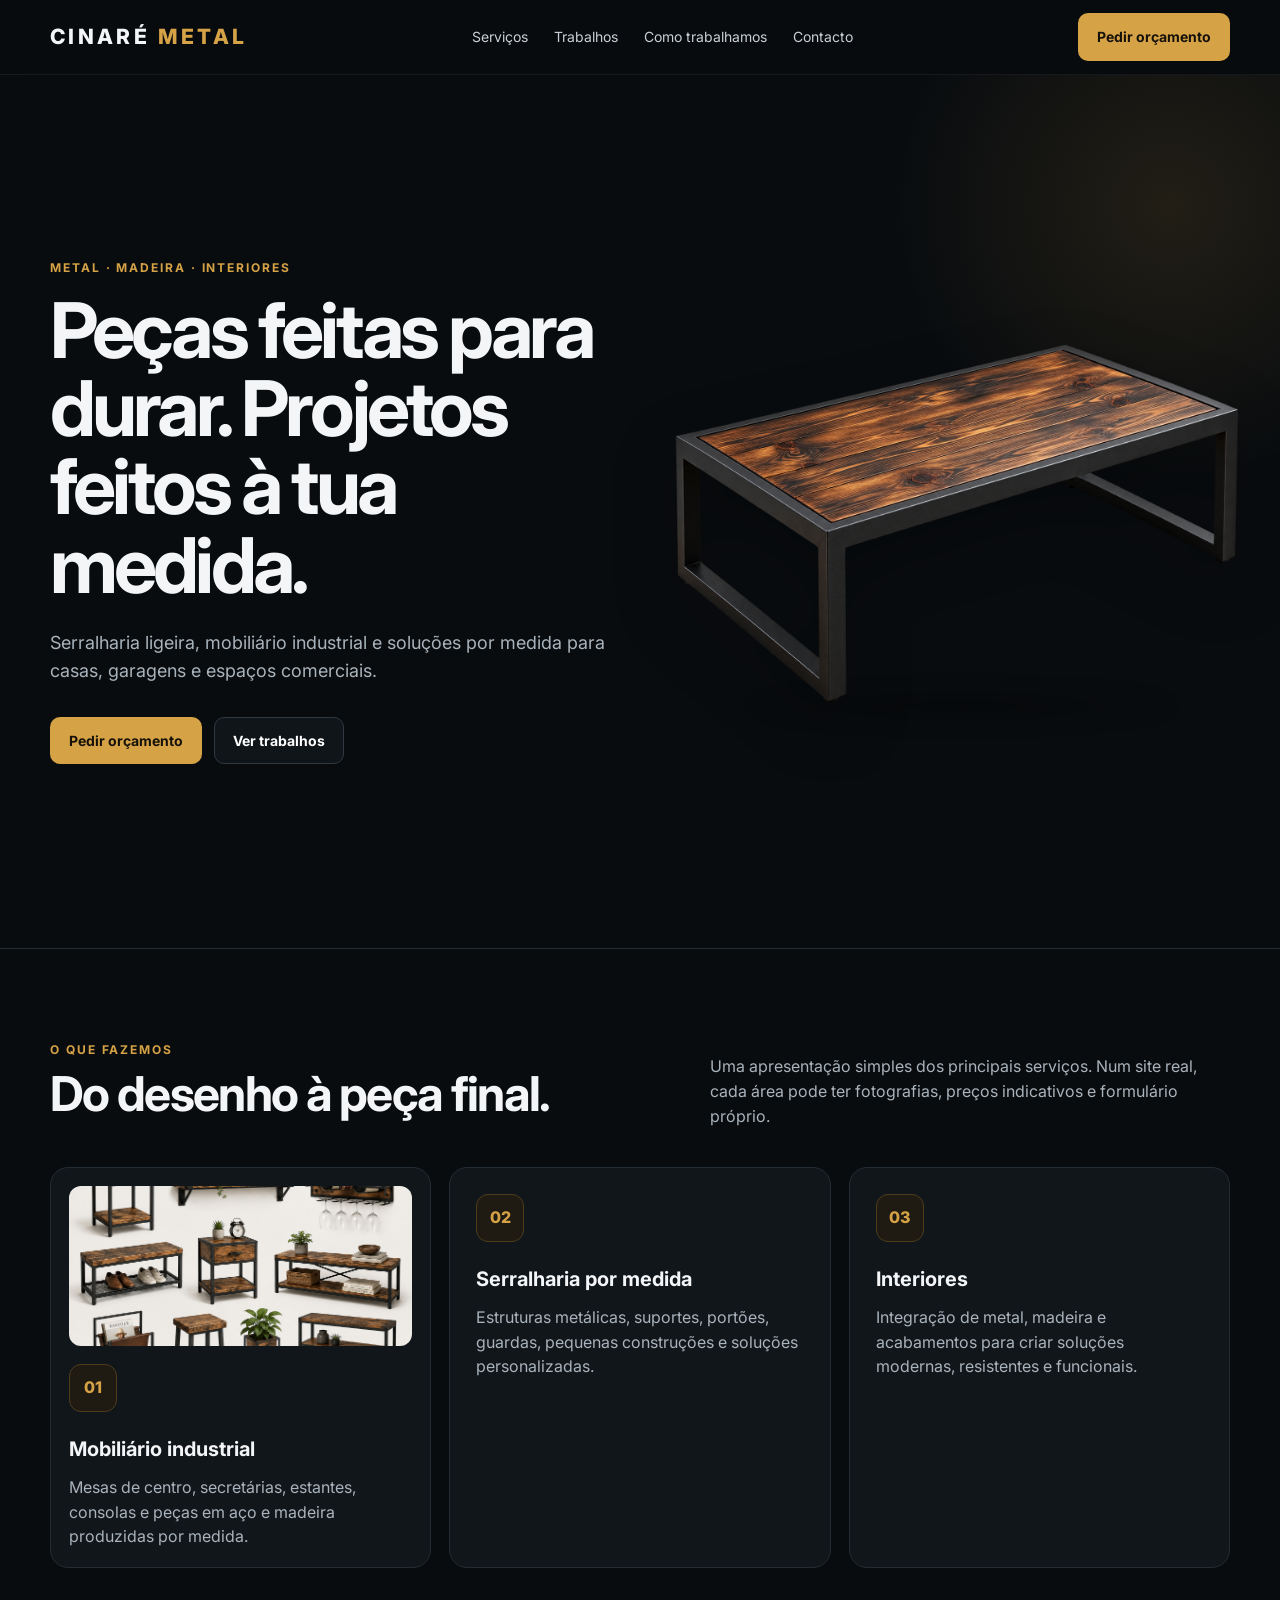
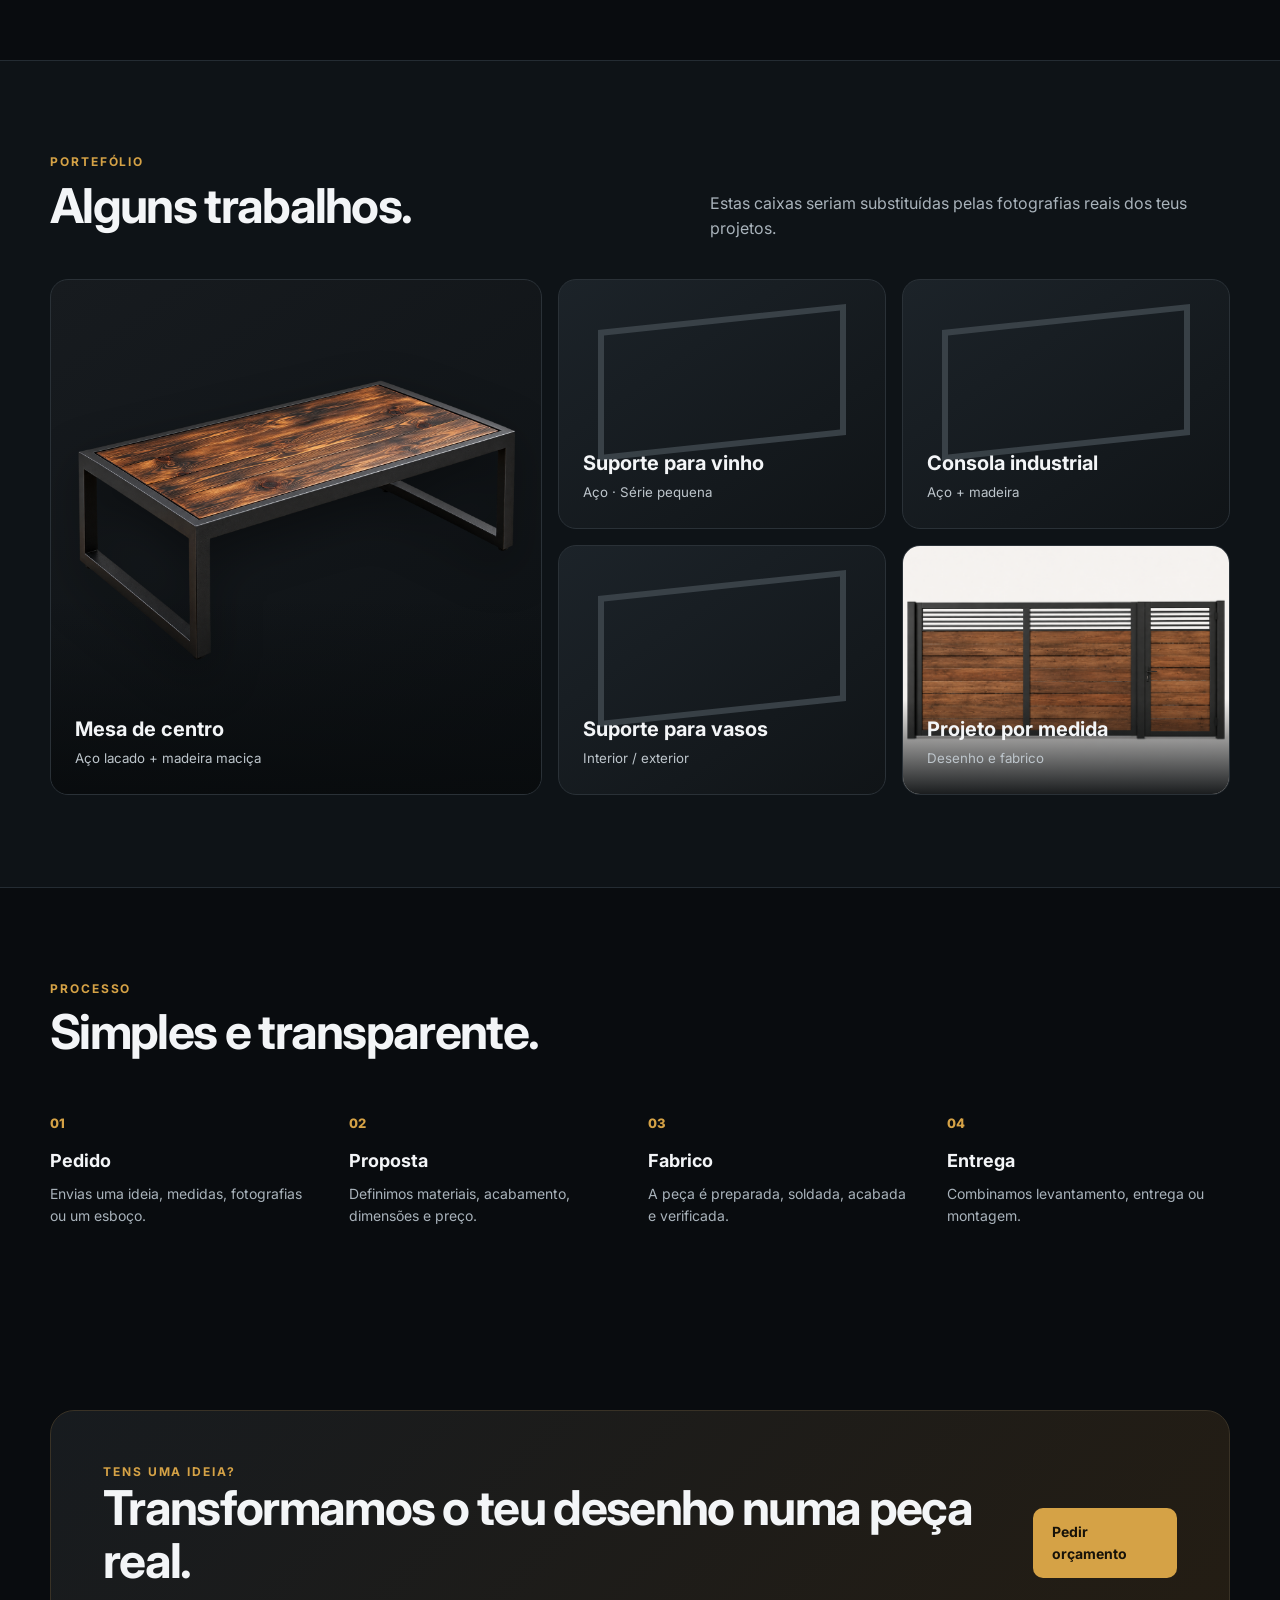
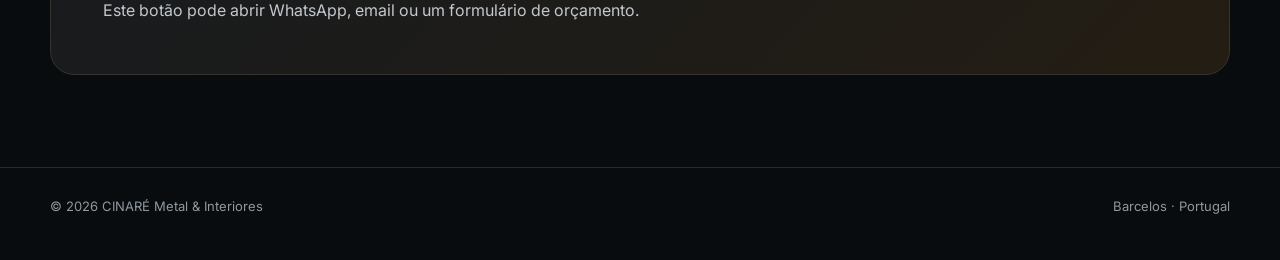
==== index.html @ 00c2938d "Usar imagem no cartão Mobiliário industrial" ====
<!doctype html>
<html lang="pt-PT">
<head>
  <meta charset="utf-8" />
  <meta name="viewport" content="width=device-width, initial-scale=1" />
  <meta name="description" content="CINARÉ Metal & Interiores — serralharia, mobiliário e projetos por medida." />
  <title>CINARÉ — Metal & Interiores</title>
  <link rel="preconnect" href="https://fonts.googleapis.com">
  <link rel="preconnect" href="https://fonts.gstatic.com" crossorigin>
  <link href="https://fonts.googleapis.com/css2?family=Inter:wght@400;500;600;700;800&display=swap" rel="stylesheet">
  <style>
    :root{
      --bg:#090c0f;
      --panel:#11161b;
      --panel-2:#141a20;
      --line:#242c33;
      --text:#f3f5f7;
      --muted:#a9b3bb;
      --accent:#d5a246;
      --accent-2:#efc062;
      --max:1180px;
    }
    *{box-sizing:border-box}
    html{scroll-behavior:smooth}
    body{margin:0;font-family:Inter,system-ui,sans-serif;background:var(--bg);color:var(--text);line-height:1.55}
    a{color:inherit;text-decoration:none}
    .wrap{width:min(var(--max), calc(100% - 36px));margin:auto}

    header{position:sticky;top:0;z-index:10;background:rgba(9,12,15,.82);backdrop-filter:blur(12px);border-bottom:1px solid rgba(255,255,255,.06)}
    nav{height:74px;display:flex;align-items:center;justify-content:space-between;gap:24px}
    .brand{font-size:21px;font-weight:800;letter-spacing:.16em}.brand span{color:var(--accent)}
    .navlinks{display:flex;gap:26px;color:#c8d0d6;font-size:14px}.navlinks a:hover{color:#fff}

    .btn{display:inline-flex;align-items:center;justify-content:center;padding:12px 18px;border-radius:10px;font-size:14px;font-weight:700;border:1px solid transparent;transition:.2s}
    .btn.primary{background:var(--accent);color:#171209}.btn.primary:hover{background:var(--accent-2);transform:translateY(-1px)}
    .btn.ghost{background:#10151a;border-color:#303841;color:#fff}.btn.ghost:hover{border-color:#59636d}

    .hero{position:relative;overflow:hidden;border-bottom:1px solid var(--line)}
    .hero:before{content:"";position:absolute;right:-160px;top:-140px;width:540px;height:540px;border-radius:50%;background:radial-gradient(circle,rgba(213,162,70,.12),transparent 72%)}
    .hero-grid{display:grid;grid-template-columns:1.02fr .98fr;gap:62px;align-items:center;padding:92px 0}
    .eyebrow{color:var(--accent);font-weight:700;letter-spacing:.16em;text-transform:uppercase;font-size:12px}
    h1{font-size:clamp(46px,6vw,82px);line-height:1.02;letter-spacing:-.05em;margin:14px 0 24px;max-width:760px}
    .lead{font-size:18px;color:var(--muted);max-width:620px;margin:0 0 32px}
    .actions{display:flex;gap:12px;flex-wrap:wrap}

    .hero-art{min-height:470px;display:flex;align-items:center;justify-content:center;position:relative;padding:0;overflow:visible}
    .hero-art:after{content:"";position:absolute;left:12%;right:10%;bottom:5%;height:34px;background:radial-gradient(ellipse at center,rgba(0,0,0,.44),transparent 72%);filter:blur(9px);z-index:0}
    .hero-product{position:relative;z-index:1;display:block;width:108%;max-width:720px;height:auto;object-fit:contain;filter:drop-shadow(0 24px 30px rgba(0,0,0,.32))}

    section{padding:92px 0}
    .section-head{display:flex;justify-content:space-between;align-items:end;gap:30px;margin-bottom:38px}
    h2{font-size:clamp(30px,4vw,48px);line-height:1.1;letter-spacing:-.035em;margin:8px 0}
    .section-head p{max-width:520px;color:var(--muted);margin:0}
    .cards{display:grid;grid-template-columns:repeat(3,1fr);gap:18px}
    .card{background:var(--panel);border:1px solid var(--line);border-radius:18px;padding:26px;min-height:230px}
    .card.with-photo{padding:18px}
    .service-card-image{width:100%;height:160px;object-fit:cover;border-radius:12px;margin:0 0 18px;display:block}
    .icon{width:48px;height:48px;border-radius:12px;display:grid;place-items:center;background:#201b12;border:1px solid #4f3c1c;color:var(--accent);font-weight:800;margin-bottom:22px}
    .card h3{font-size:20px;margin:0 0 10px}.card p{color:var(--muted);margin:0}

    .work{background:#0e1317;border-top:1px solid var(--line);border-bottom:1px solid var(--line)}
    .gallery{display:grid;grid-template-columns:1.2fr .8fr .8fr;grid-template-rows:250px 250px;gap:16px}
    .project{position:relative;border-radius:18px;overflow:hidden;border:1px solid #2a3137;background:linear-gradient(145deg,#1c2329,#101417);padding:24px;display:flex;align-items:end}
    .project.big{grid-row:span 2;background:linear-gradient(145deg,#171b1f,#0d1114)}
    .project .meta{position:relative;z-index:3}.project b{display:block;font-size:20px}.project small{color:#bdc5cb}
    .project:before{content:"";position:absolute;inset:15% 12% 32%;border:6px solid #414a51;transform:skewY(-6deg);opacity:.8}
    .project.big:before{display:none}
    .project.has-image:before{display:none}
    .project.big:after,.project.has-image:after{content:"";position:absolute;left:0;right:0;bottom:0;height:38%;background:linear-gradient(transparent,rgba(8,11,13,.92));z-index:2;pointer-events:none}
    .portfolio-product{position:absolute;z-index:1;left:3%;top:3%;width:94%;height:84%;object-fit:contain;filter:drop-shadow(0 18px 24px rgba(0,0,0,.38))}
    .portfolio-photo{position:absolute;z-index:1;inset:0;width:100%;height:100%;object-fit:cover}

    .steps{display:grid;grid-template-columns:repeat(4,1fr);gap:16px;counter-reset:step}
    .step{padding:8px 22px 0 0}
    .step:before{counter-increment:step;content:"0" counter(step);display:block;color:var(--accent);font-weight:800;font-size:13px;margin-bottom:14px}
    .step h3{margin:0 0 8px;font-size:18px}.step p{color:var(--muted);font-size:14px;margin:0}

    .cta{background:linear-gradient(135deg,#171b1f,#241d13);border:1px solid #393226;border-radius:24px;padding:52px;display:flex;justify-content:space-between;align-items:center;gap:32px}
    .cta h2{margin:0 0 10px}.cta p{margin:0;color:#c3c8cd}

    footer{border-top:1px solid var(--line);padding:28px 0 44px;color:#8e989f;font-size:13px}
    .foot{display:flex;justify-content:space-between;gap:20px;flex-wrap:wrap}

    @media(max-width:900px){
      .navlinks{display:none}
      .hero-grid{grid-template-columns:1fr;gap:36px;padding:68px 0}
      .hero-art{min-height:360px}
      .cards{grid-template-columns:1fr}
      .gallery{grid-template-columns:1fr;grid-template-rows:none}
      .project,.project.big{min-height:260px;grid-row:auto}
      .portfolio-product{height:78%}
      .steps{grid-template-columns:1fr 1fr}
      .cta{flex-direction:column;align-items:flex-start}
    }
    @media(max-width:560px){
      section{padding:68px 0}
      .hero-grid{padding:56px 0}
      .steps{grid-template-columns:1fr}
      .section-head{flex-direction:column;align-items:flex-start}
      .cta{padding:30px}
      .brand{font-size:17px}
      .hero-art{min-height:300px}
      .hero-product{width:100%}
    }
  </style>
</head>
<body>
<header>
  <div class="wrap">
    <nav>
      <a class="brand" href="#inicio">CINARÉ <span>METAL</span></a>
      <div class="navlinks">
        <a href="#servicos">Serviços</a>
        <a href="#trabalhos">Trabalhos</a>
        <a href="#processo">Como trabalhamos</a>
        <a href="#contacto">Contacto</a>
      </div>
      <a class="btn primary" href="#contacto">Pedir orçamento</a>
    </nav>
  </div>
</header>

<main>
  <section class="hero" id="inicio">
    <div class="wrap hero-grid">
      <div>
        <div class="eyebrow">Metal · Madeira · Interiores</div>
        <h1>Peças feitas para durar. Projetos feitos à tua medida.</h1>
        <p class="lead">Serralharia ligeira, mobiliário industrial e soluções por medida para casas, garagens e espaços comerciais.</p>
        <div class="actions">
          <a class="btn primary" href="#contacto">Pedir orçamento</a>
          <a class="btn ghost" href="#trabalhos">Ver trabalhos</a>
        </div>
      </div>

      <div class="hero-art" aria-label="Mesa de centro industrial CINARÉ">
        <img class="hero-product" src="./mesa-centro.png?v=1" alt="Mesa de centro CINARÉ com estrutura metálica preta e madeira queimada">
      </div>
    </div>
  </section>

  <section id="servicos">
    <div class="wrap">
      <div class="section-head">
        <div>
          <div class="eyebrow">O que fazemos</div>
          <h2>Do desenho à peça final.</h2>
        </div>
        <p>Uma apresentação simples dos principais serviços. Num site real, cada área pode ter fotografias, preços indicativos e formulário próprio.</p>
      </div>
      <div class="cards">
        <article class="card with-photo">
          <img class="service-card-image" src="./mobiliario-industrial.png?v=1" alt="Mobiliário industrial em metal e madeira">
          <div class="icon">01</div>
          <h3>Mobiliário industrial</h3>
          <p>Mesas de centro, secretárias, estantes, consolas e peças em aço e madeira produzidas por medida.</p>
        </article>
        <article class="card"><div class="icon">02</div><h3>Serralharia por medida</h3><p>Estruturas metálicas, suportes, portões, guardas, pequenas construções e soluções personalizadas.</p></article>
        <article class="card"><div class="icon">03</div><h3>Interiores</h3><p>Integração de metal, madeira e acabamentos para criar soluções modernas, resistentes e funcionais.</p></article>
      </div>
    </div>
  </section>

  <section class="work" id="trabalhos">
    <div class="wrap">
      <div class="section-head">
        <div><div class="eyebrow">Portefólio</div><h2>Alguns trabalhos.</h2></div>
        <p>Estas caixas seriam substituídas pelas fotografias reais dos teus projetos.</p>
      </div>
      <div class="gallery">
        <div class="project big">
          <img class="portfolio-product" src="./mesa-centro.png?v=1" alt="Mesa de centro CINARÉ">
          <div class="meta"><b>Mesa de centro</b><small>Aço lacado + madeira maciça</small></div>
        </div>
        <div class="project"><div class="meta"><b>Suporte para vinho</b><small>Aço · Série pequena</small></div></div>
        <div class="project"><div class="meta"><b>Consola industrial</b><small>Aço + madeira</small></div></div>
        <div class="project"><div class="meta"><b>Suporte para vasos</b><small>Interior / exterior</small></div></div>
        <div class="project has-image">
          <img class="portfolio-photo" src="./portao-projeto.png?v=2" alt="Portão em aço preto e madeira — projeto por medida">
          <div class="meta"><b>Projeto por medida</b><small>Desenho e fabrico</small></div>
        </div>
      </div>
    </div>
  </section>

  <section id="processo">
    <div class="wrap">
      <div class="section-head">
        <div><div class="eyebrow">Processo</div><h2>Simples e transparente.</h2></div>
      </div>
      <div class="steps">
        <div class="step"><h3>Pedido</h3><p>Envias uma ideia, medidas, fotografias ou um esboço.</p></div>
        <div class="step"><h3>Proposta</h3><p>Definimos materiais, acabamento, dimensões e preço.</p></div>
        <div class="step"><h3>Fabrico</h3><p>A peça é preparada, soldada, acabada e verificada.</p></div>
        <div class="step"><h3>Entrega</h3><p>Combinamos levantamento, entrega ou montagem.</p></div>
      </div>
    </div>
  </section>

  <section id="contacto">
    <div class="wrap">
      <div class="cta">
        <div>
          <div class="eyebrow">Tens uma ideia?</div>
          <h2>Transformamos o teu desenho numa peça real.</h2>
          <p>Este botão pode abrir WhatsApp, email ou um formulário de orçamento.</p>
        </div>
        <a class="btn primary" href="mailto:exemplo@cinare.pt?subject=Pedido%20de%20orçamento">Pedir orçamento</a>
      </div>
    </div>
  </section>
</main>

<footer>
  <div class="wrap foot">
    <div>© 2026 CINARÉ Metal & Interiores</div>
    <div>Barcelos · Portugal</div>
  </div>
</footer>
</body>
</html>
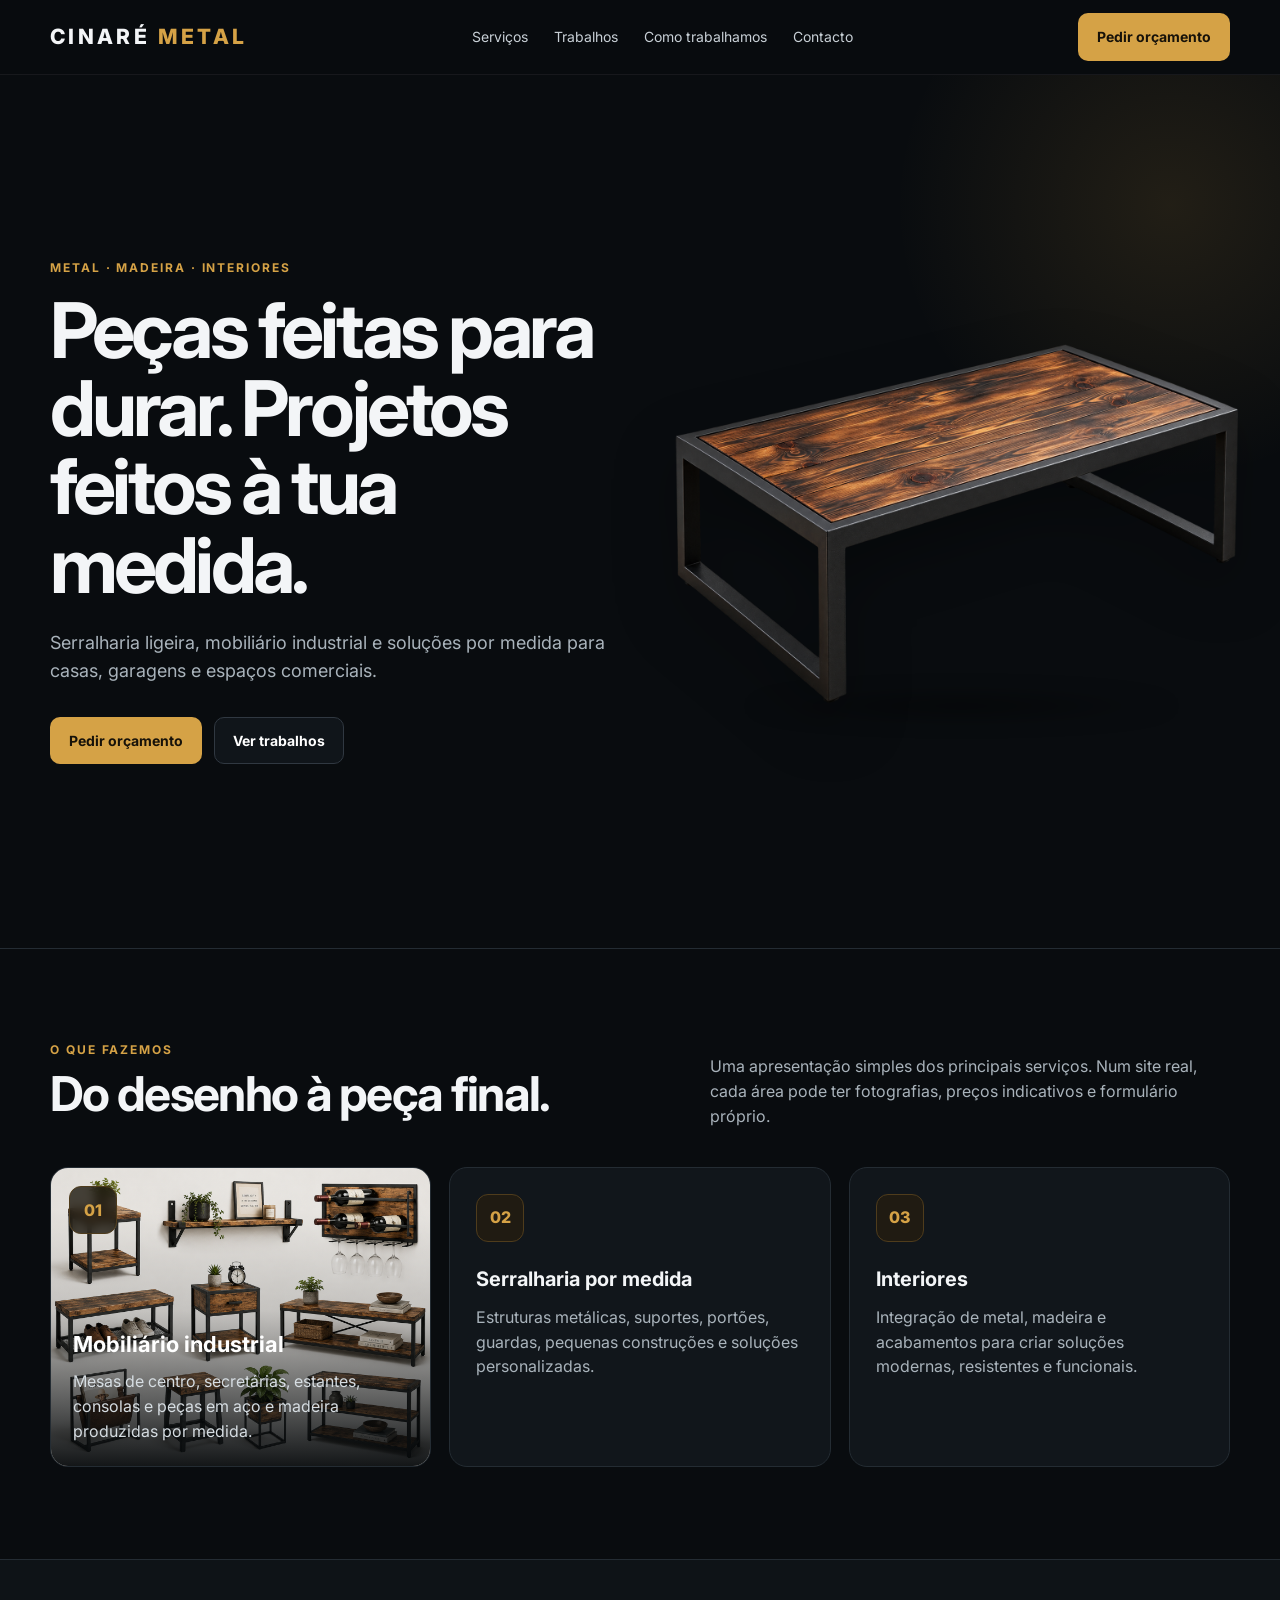
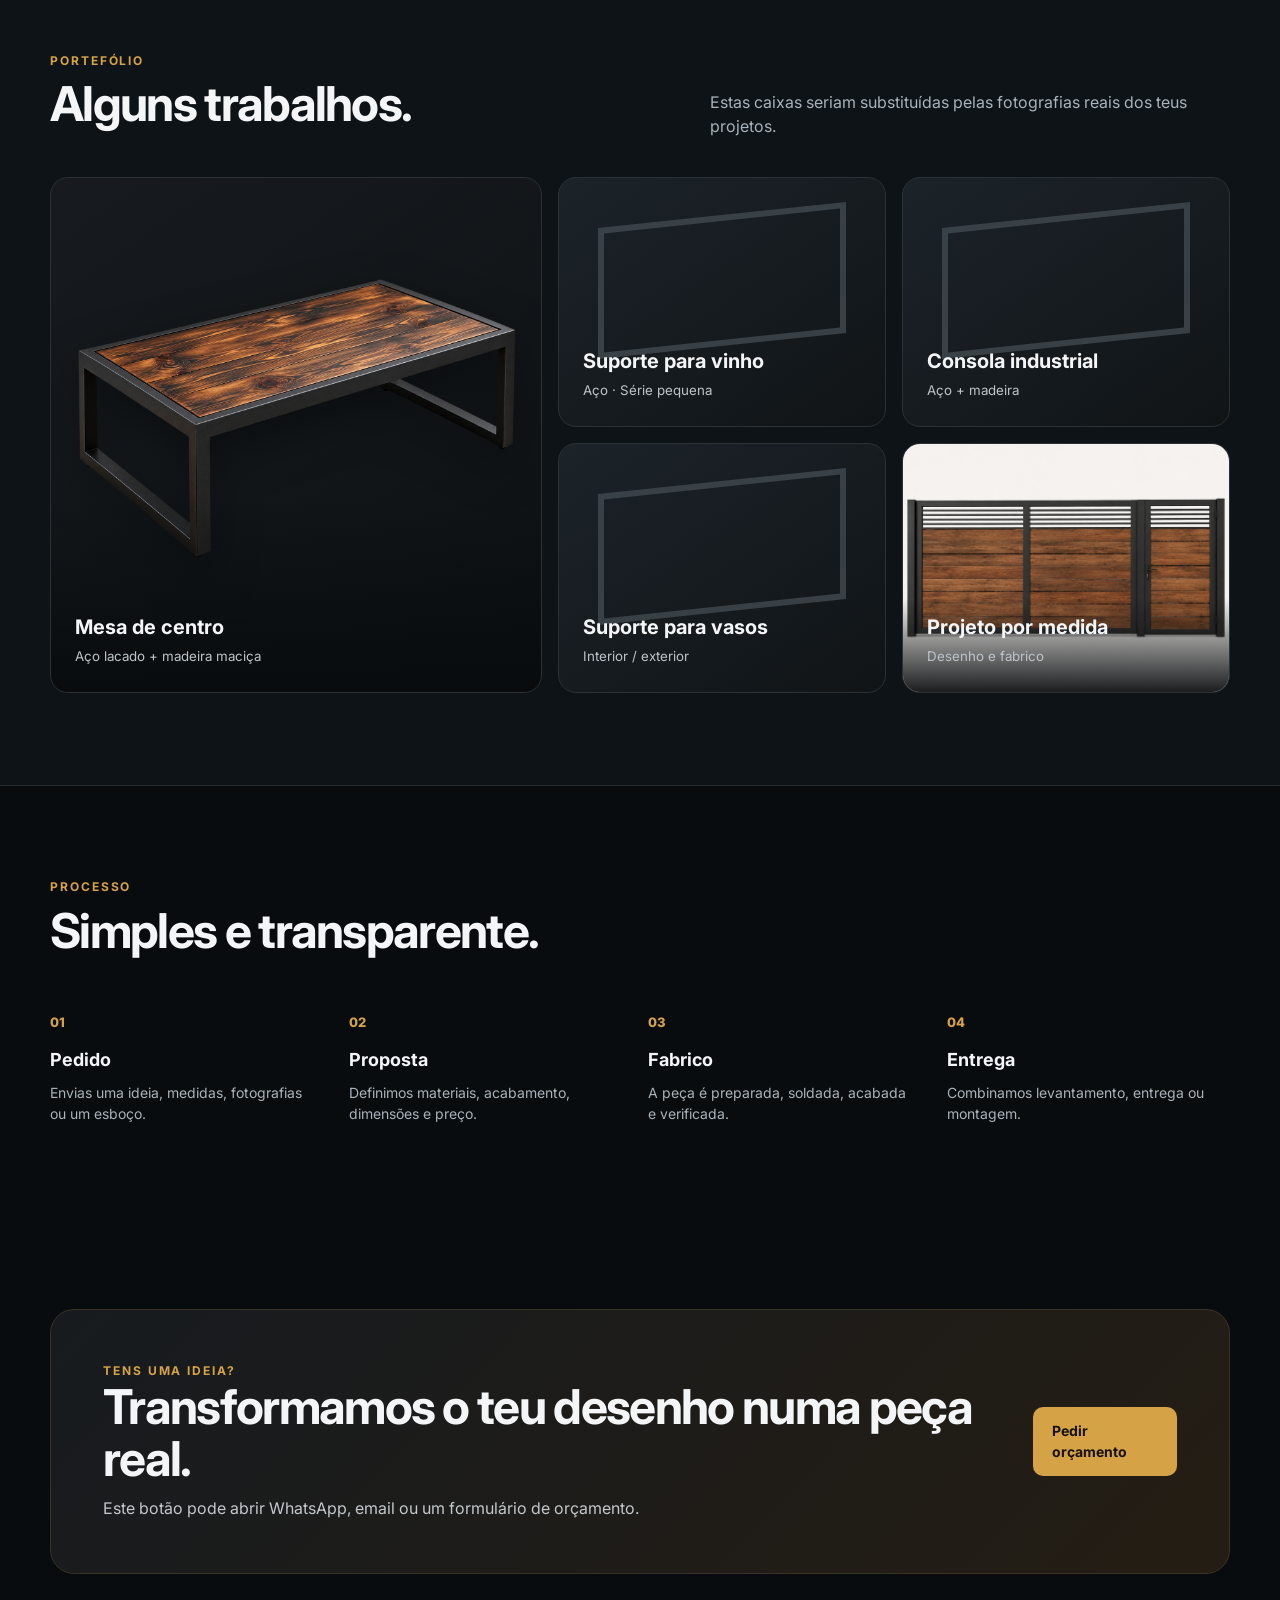
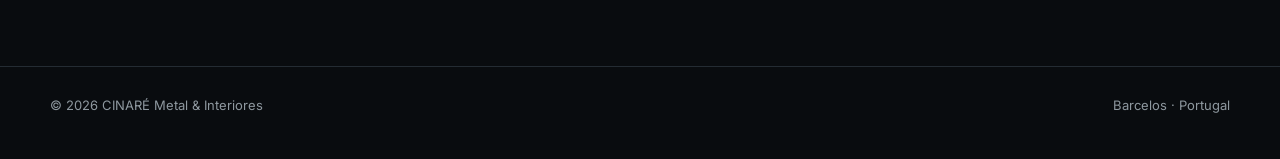
==== commit 362cbb0c: "Sobrepor texto no cartão Mobiliário industrial" ====
--- a/index.html
+++ b/index.html
@@ -53,8 +53,13 @@
     .section-head p{max-width:520px;color:var(--muted);margin:0}
     .cards{display:grid;grid-template-columns:repeat(3,1fr);gap:18px}
     .card{background:var(--panel);border:1px solid var(--line);border-radius:18px;padding:26px;min-height:230px}
-    .card.with-photo{padding:18px}
-    .service-card-image{width:100%;height:160px;object-fit:cover;border-radius:12px;margin:0 0 18px;display:block}
+    .card.with-photo{padding:0;position:relative;overflow:hidden;min-height:300px;display:flex;align-items:flex-end}
+    .card.with-photo:after{content:"";position:absolute;inset:0;background:linear-gradient(180deg,rgba(6,9,11,.04) 15%,rgba(6,9,11,.18) 48%,rgba(6,9,11,.94) 100%);z-index:1;pointer-events:none}
+    .service-card-image{position:absolute;inset:0;width:100%;height:100%;object-fit:cover;display:block;z-index:0}
+    .service-card-content{position:relative;z-index:2;width:100%;padding:22px}
+    .card.with-photo .icon{position:absolute;z-index:3;top:18px;left:18px;margin:0;background:rgba(32,27,18,.82);backdrop-filter:blur(5px)}
+    .card.with-photo h3{font-size:22px;color:#fff;margin:0 0 8px}
+    .card.with-photo p{color:#d6dde2;margin:0;max-width:32ch}
     .icon{width:48px;height:48px;border-radius:12px;display:grid;place-items:center;background:#201b12;border:1px solid #4f3c1c;color:var(--accent);font-weight:800;margin-bottom:22px}
     .card h3{font-size:20px;margin:0 0 10px}.card p{color:var(--muted);margin:0}
 
@@ -150,10 +155,12 @@
       </div>
       <div class="cards">
         <article class="card with-photo">
-          <img class="service-card-image" src="./mobiliario-industrial.png?v=1" alt="Mobiliário industrial em metal e madeira">
+          <img class="service-card-image" src="./mobiliario-industrial.png?v=2" alt="Mobiliário industrial em metal e madeira">
           <div class="icon">01</div>
-          <h3>Mobiliário industrial</h3>
-          <p>Mesas de centro, secretárias, estantes, consolas e peças em aço e madeira produzidas por medida.</p>
+          <div class="service-card-content">
+            <h3>Mobiliário industrial</h3>
+            <p>Mesas de centro, secretárias, estantes, consolas e peças em aço e madeira produzidas por medida.</p>
+          </div>
         </article>
         <article class="card"><div class="icon">02</div><h3>Serralharia por medida</h3><p>Estruturas metálicas, suportes, portões, guardas, pequenas construções e soluções personalizadas.</p></article>
         <article class="card"><div class="icon">03</div><h3>Interiores</h3><p>Integração de metal, madeira e acabamentos para criar soluções modernas, resistentes e funcionais.</p></article>
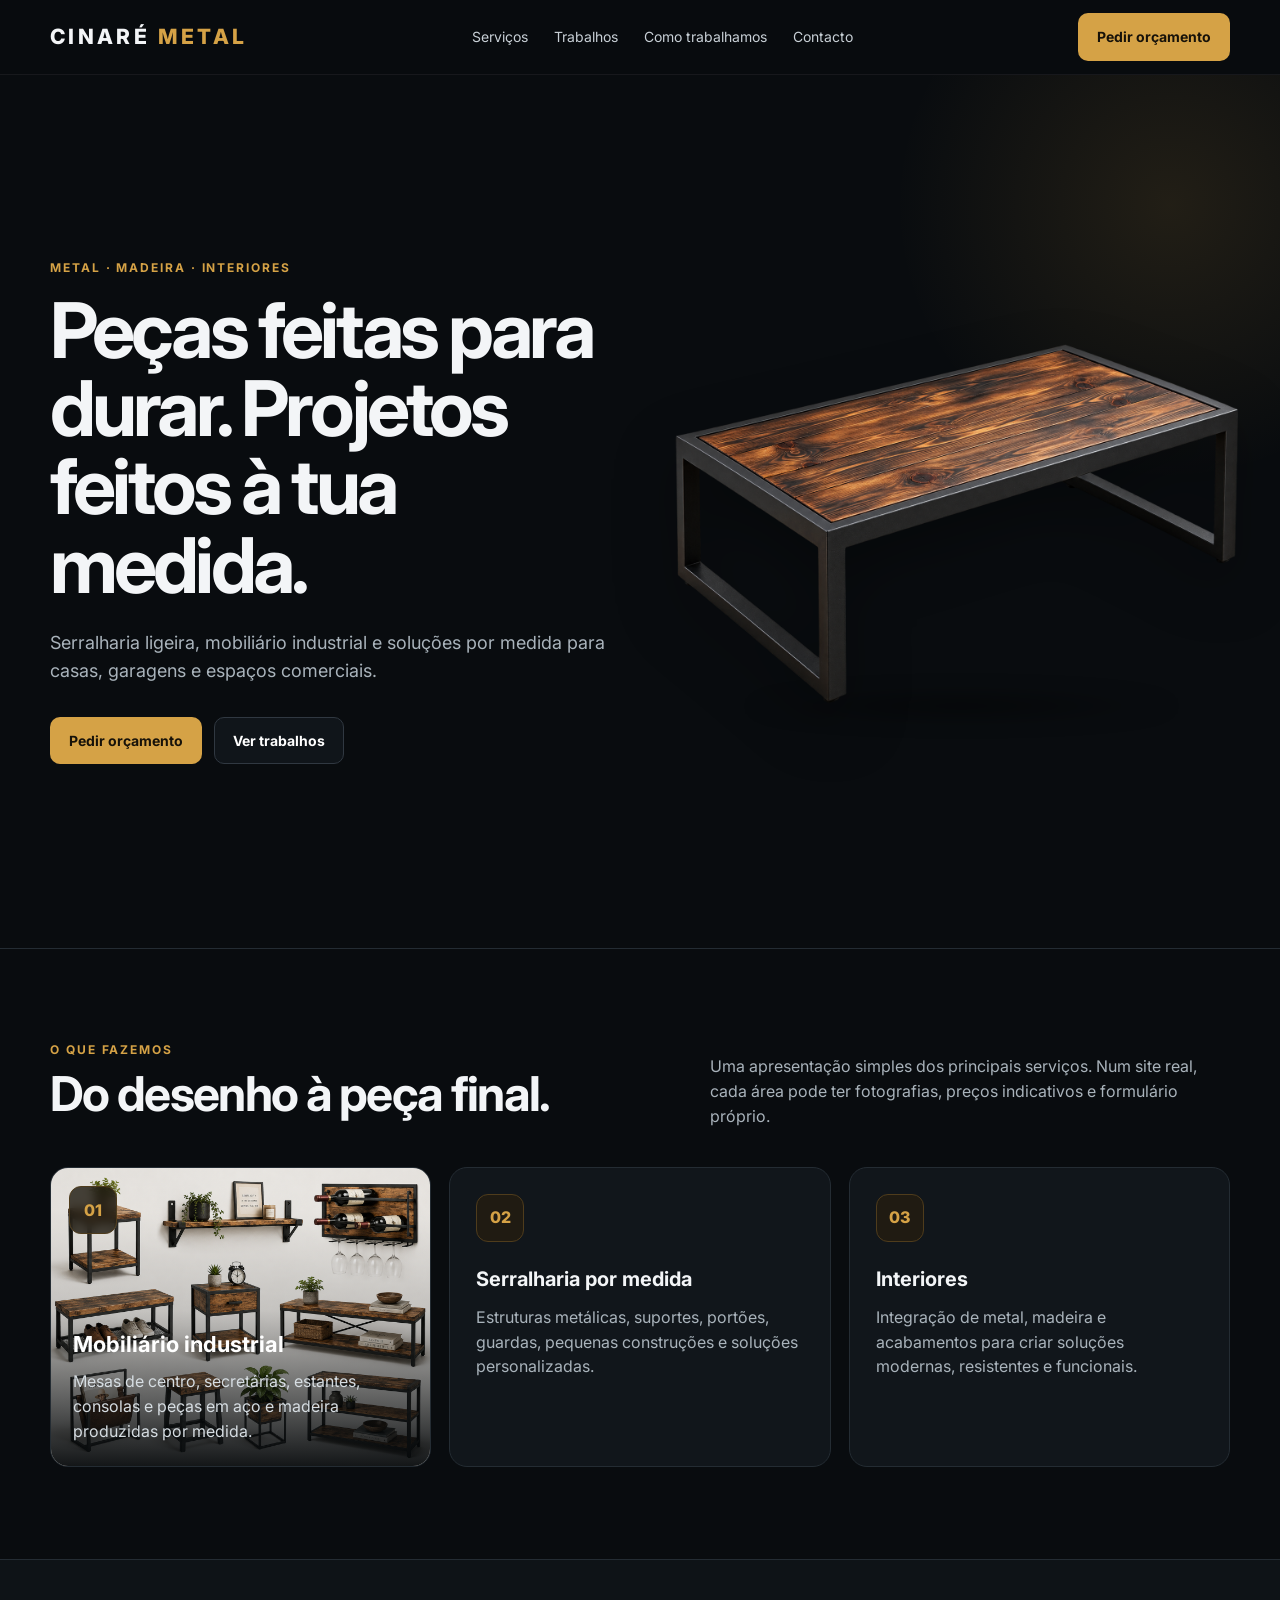
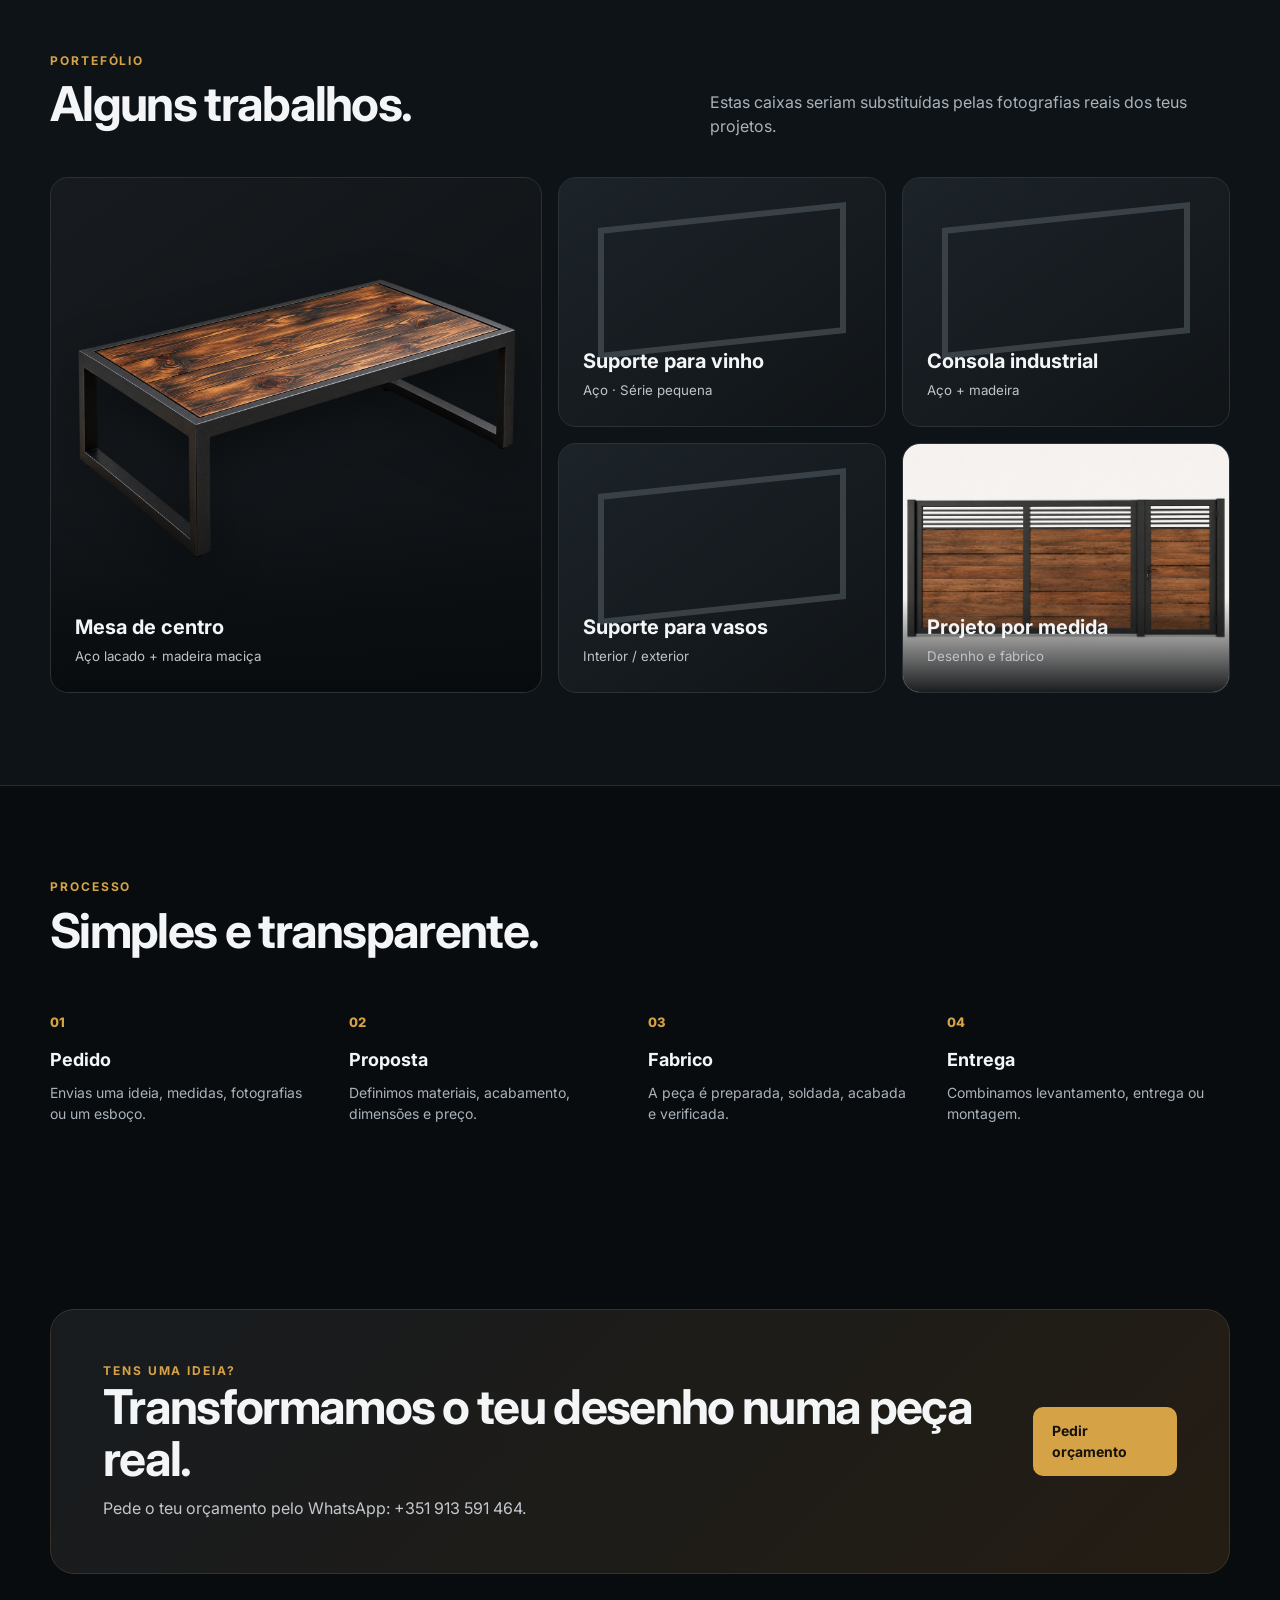
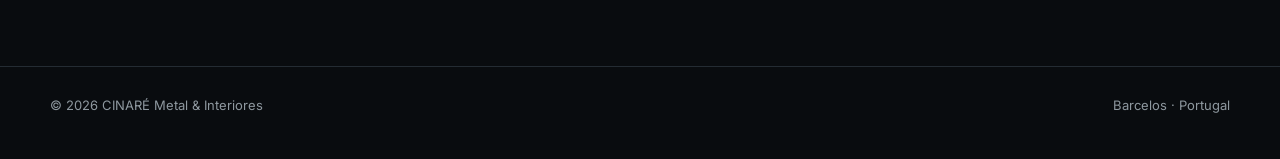
==== commit a23841db: "Ligar os pedidos de orçamento ao WhatsApp +351 913 591 464" ====
--- a/index.html
+++ b/index.html
@@ -58,6 +58,7 @@
     .service-card-image{position:absolute;inset:0;width:100%;height:100%;object-fit:cover;display:block;z-index:0}
     .service-card-content{position:relative;z-index:2;width:100%;padding:22px}
     .card.with-photo .icon{position:absolute;z-index:3;top:18px;left:18px;margin:0;background:rgba(32,27,18,.82);backdrop-filter:blur(5px)}
+    .service-link{color:inherit;text-decoration:none;cursor:pointer;transition:.2s}.service-link:hover{transform:translateY(-3px);border-color:#4b555e}
     .card.with-photo h3{font-size:22px;color:#fff;margin:0 0 8px}
     .card.with-photo p{color:#d6dde2;margin:0;max-width:32ch}
     .icon{width:48px;height:48px;border-radius:12px;display:grid;place-items:center;background:#201b12;border:1px solid #4f3c1c;color:var(--accent);font-weight:800;margin-bottom:22px}
@@ -120,7 +121,7 @@
         <a href="#processo">Como trabalhamos</a>
         <a href="#contacto">Contacto</a>
       </div>
-      <a class="btn primary" href="#contacto">Pedir orçamento</a>
+      <a class="btn primary" href="https://wa.me/351913591464" aria-label="Pedir orçamento pelo WhatsApp">Pedir orçamento</a>
     </nav>
   </div>
 </header>
@@ -133,7 +134,7 @@
         <h1>Peças feitas para durar. Projetos feitos à tua medida.</h1>
         <p class="lead">Serralharia ligeira, mobiliário industrial e soluções por medida para casas, garagens e espaços comerciais.</p>
         <div class="actions">
-          <a class="btn primary" href="#contacto">Pedir orçamento</a>
+          <a class="btn primary" href="https://wa.me/351913591464" aria-label="Pedir orçamento pelo WhatsApp">Pedir orçamento</a>
           <a class="btn ghost" href="#trabalhos">Ver trabalhos</a>
         </div>
       </div>
@@ -154,14 +155,14 @@
         <p>Uma apresentação simples dos principais serviços. Num site real, cada área pode ter fotografias, preços indicativos e formulário próprio.</p>
       </div>
       <div class="cards">
-        <article class="card with-photo">
+        <a class="card with-photo service-link" href="./mobiliario-industrial.html" aria-label="Ver galeria de mobiliário industrial">
           <img class="service-card-image" src="./mobiliario-industrial.png?v=2" alt="Mobiliário industrial em metal e madeira">
           <div class="icon">01</div>
           <div class="service-card-content">
             <h3>Mobiliário industrial</h3>
             <p>Mesas de centro, secretárias, estantes, consolas e peças em aço e madeira produzidas por medida.</p>
           </div>
-        </article>
+        </a>
         <article class="card"><div class="icon">02</div><h3>Serralharia por medida</h3><p>Estruturas metálicas, suportes, portões, guardas, pequenas construções e soluções personalizadas.</p></article>
         <article class="card"><div class="icon">03</div><h3>Interiores</h3><p>Integração de metal, madeira e acabamentos para criar soluções modernas, resistentes e funcionais.</p></article>
       </div>
@@ -210,9 +211,9 @@
         <div>
           <div class="eyebrow">Tens uma ideia?</div>
           <h2>Transformamos o teu desenho numa peça real.</h2>
-          <p>Este botão pode abrir WhatsApp, email ou um formulário de orçamento.</p>
-        </div>
-        <a class="btn primary" href="mailto:exemplo@cinare.pt?subject=Pedido%20de%20orçamento">Pedir orçamento</a>
+          <p>Pede o teu orçamento pelo WhatsApp: +351 913 591 464.</p>
+        </div>
+        <a class="btn primary" href="https://wa.me/351913591464" aria-label="Pedir orçamento pelo WhatsApp">Pedir orçamento</a>
       </div>
     </div>
   </section>
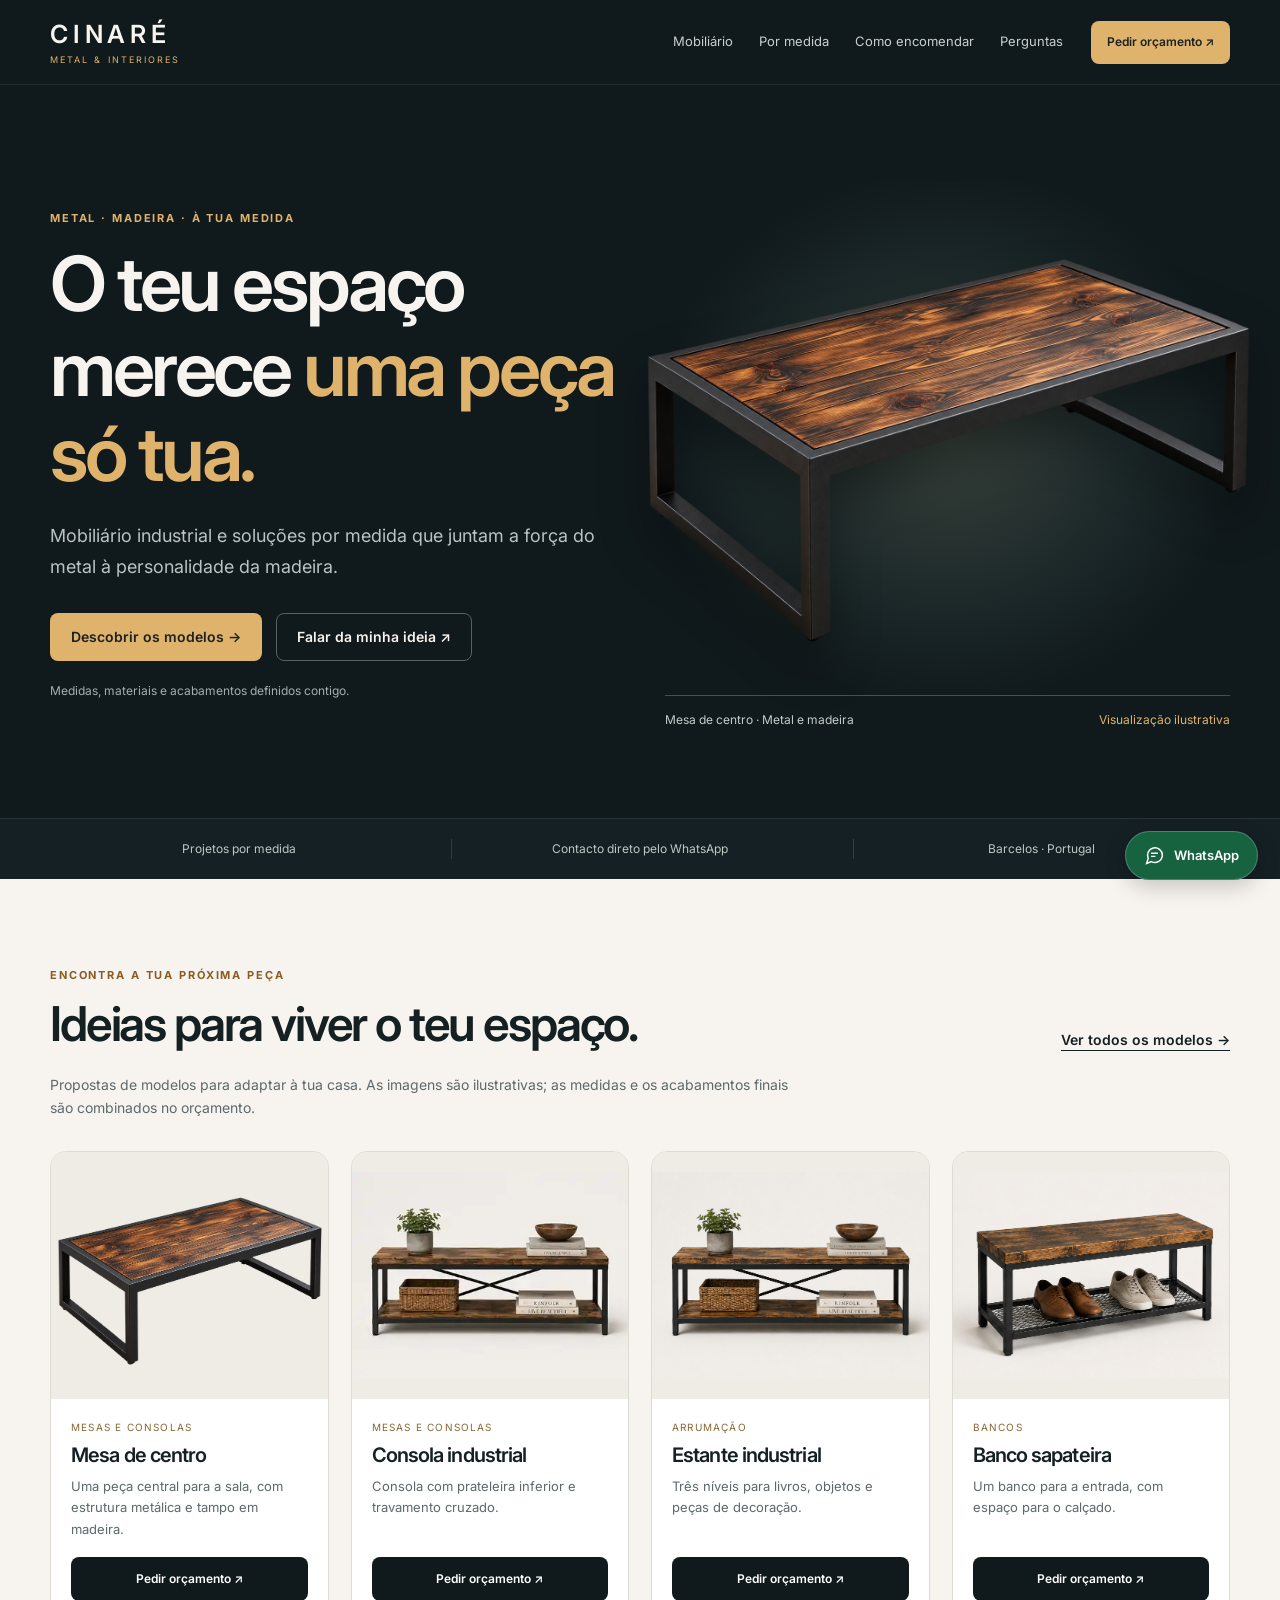
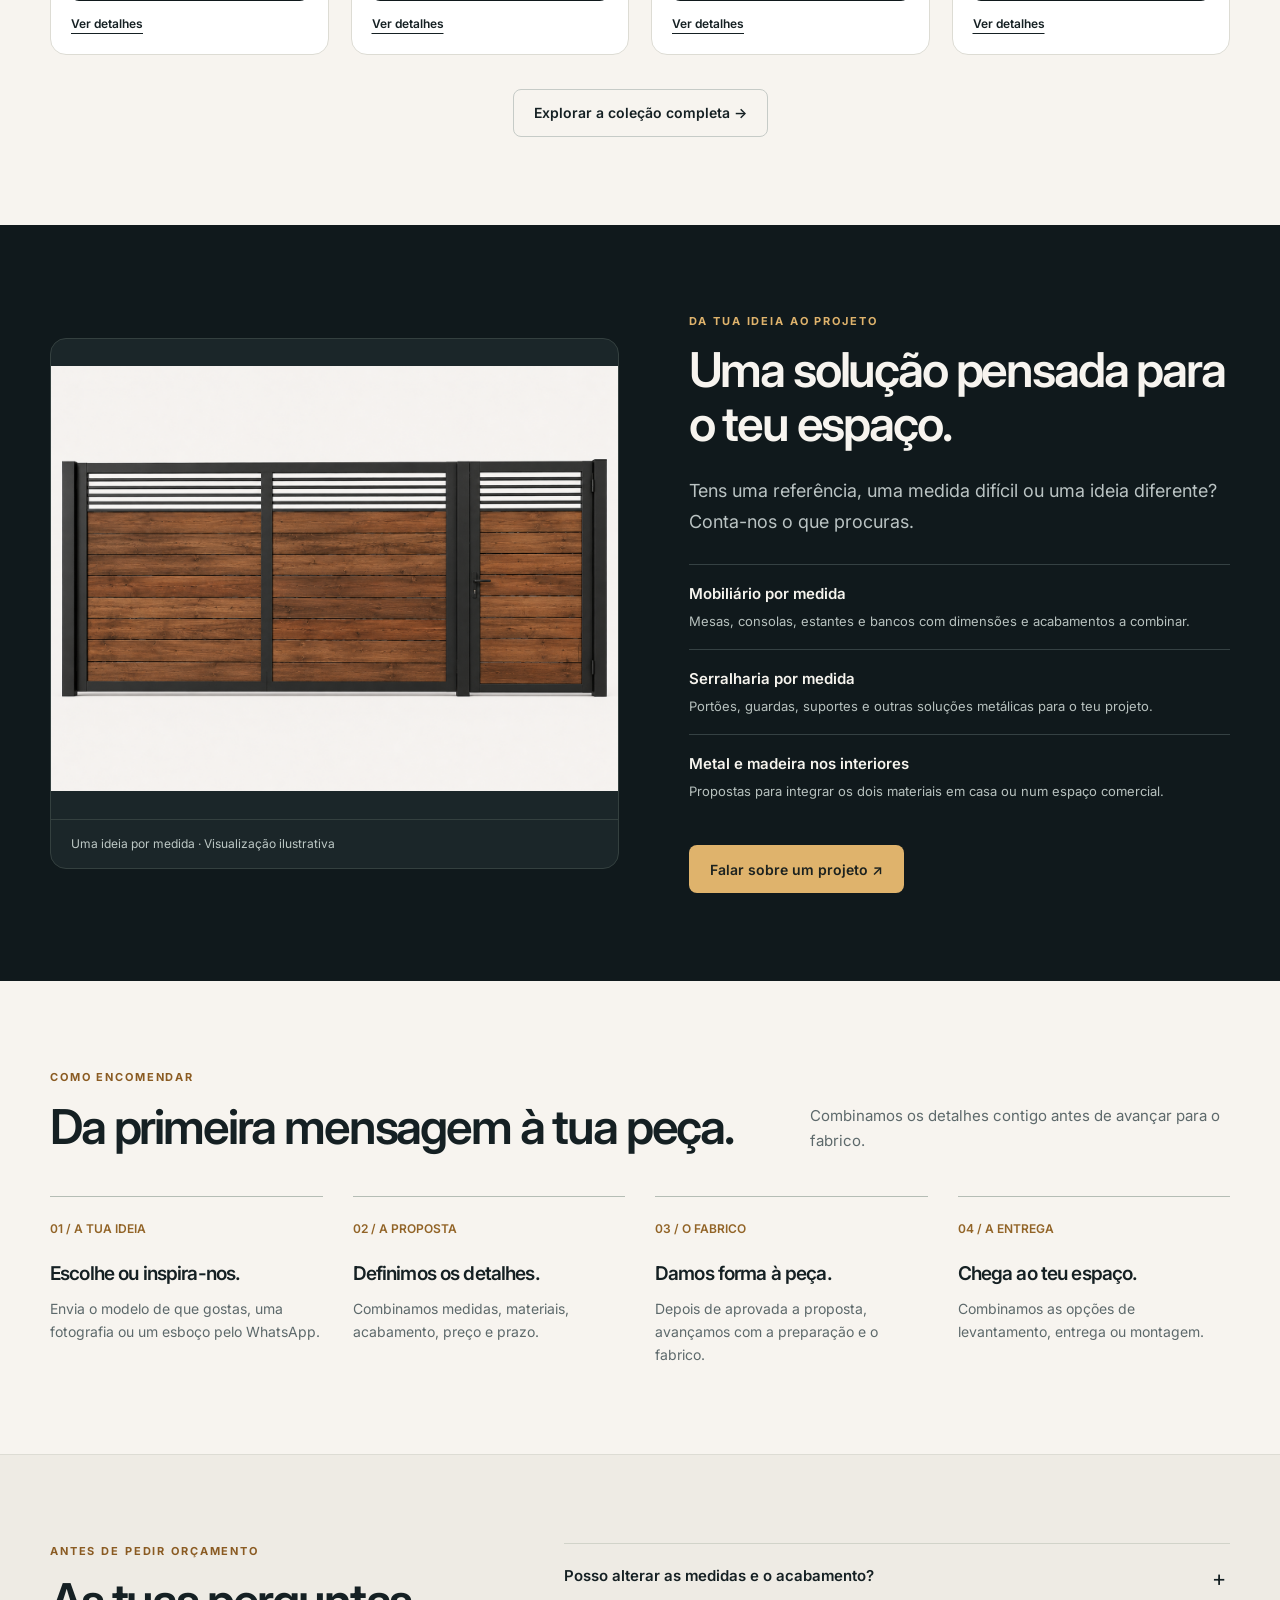
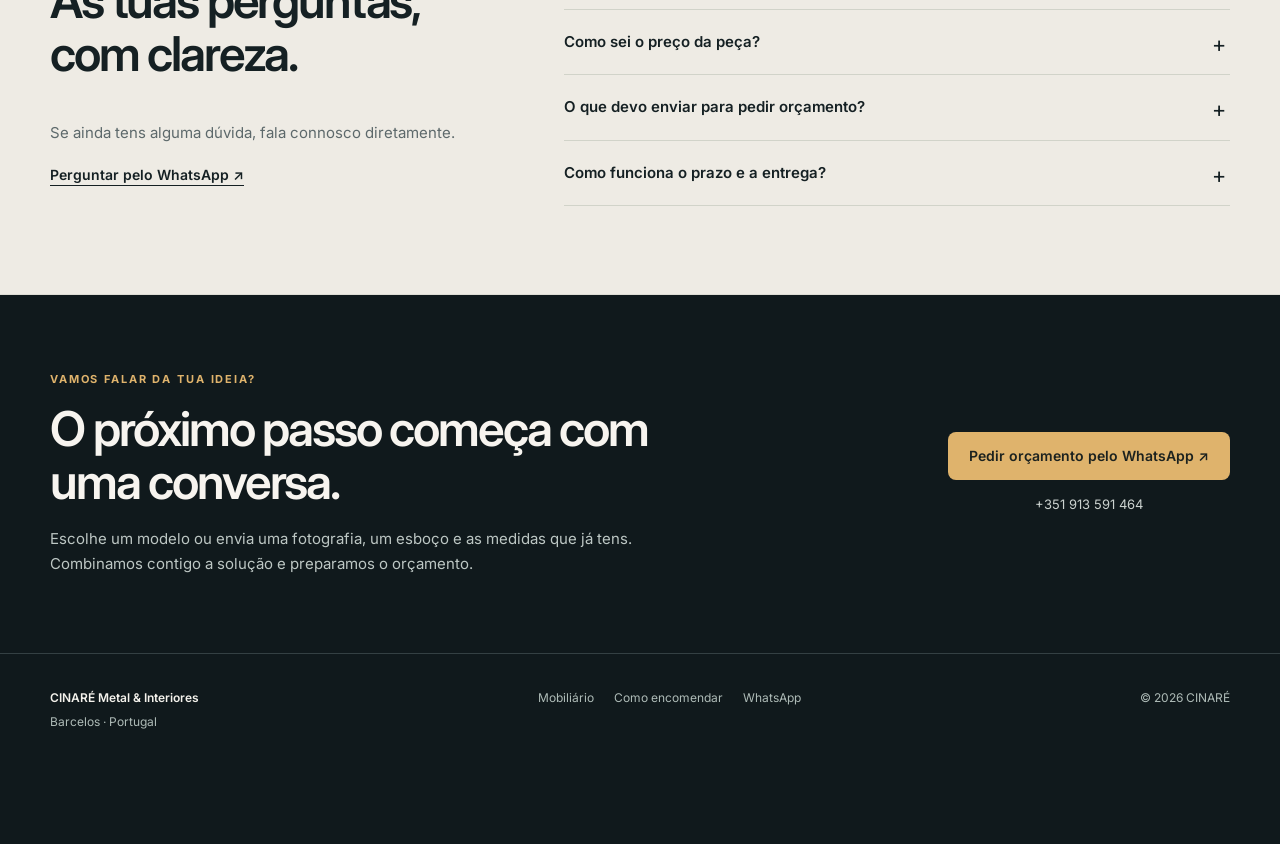
==== commit e484795b: "Melhorar apresentação, navegação móvel e orçamentos por modelo" ====
--- a/index.html
+++ b/index.html
@@ -1,229 +1,214 @@
 <!doctype html>
 <html lang="pt-PT">
 <head>
-  <meta charset="utf-8" />
-  <meta name="viewport" content="width=device-width, initial-scale=1" />
-  <meta name="description" content="CINARÉ Metal & Interiores — serralharia, mobiliário e projetos por medida." />
-  <title>CINARÉ — Metal & Interiores</title>
+  <meta charset="utf-8">
+  <meta name="viewport" content="width=device-width,initial-scale=1">
+  <meta name="theme-color" content="#10191c">
+  <meta name="description" content="Mobiliário industrial e soluções em metal e madeira à tua medida. Descobre os modelos CINARÉ e pede o teu orçamento pelo WhatsApp.">
+  <title>CINARÉ — Mobiliário industrial e projetos por medida</title>
+  <link rel="canonical" href="https://carloscinare.github.io/CINAREMETAL-INTERIORES/">
   <link rel="preconnect" href="https://fonts.googleapis.com">
   <link rel="preconnect" href="https://fonts.gstatic.com" crossorigin>
-  <link href="https://fonts.googleapis.com/css2?family=Inter:wght@400;500;600;700;800&display=swap" rel="stylesheet">
-  <style>
-    :root{
-      --bg:#090c0f;
-      --panel:#11161b;
-      --panel-2:#141a20;
-      --line:#242c33;
-      --text:#f3f5f7;
-      --muted:#a9b3bb;
-      --accent:#d5a246;
-      --accent-2:#efc062;
-      --max:1180px;
-    }
-    *{box-sizing:border-box}
-    html{scroll-behavior:smooth}
-    body{margin:0;font-family:Inter,system-ui,sans-serif;background:var(--bg);color:var(--text);line-height:1.55}
-    a{color:inherit;text-decoration:none}
-    .wrap{width:min(var(--max), calc(100% - 36px));margin:auto}
-
-    header{position:sticky;top:0;z-index:10;background:rgba(9,12,15,.82);backdrop-filter:blur(12px);border-bottom:1px solid rgba(255,255,255,.06)}
-    nav{height:74px;display:flex;align-items:center;justify-content:space-between;gap:24px}
-    .brand{font-size:21px;font-weight:800;letter-spacing:.16em}.brand span{color:var(--accent)}
-    .navlinks{display:flex;gap:26px;color:#c8d0d6;font-size:14px}.navlinks a:hover{color:#fff}
-
-    .btn{display:inline-flex;align-items:center;justify-content:center;padding:12px 18px;border-radius:10px;font-size:14px;font-weight:700;border:1px solid transparent;transition:.2s}
-    .btn.primary{background:var(--accent);color:#171209}.btn.primary:hover{background:var(--accent-2);transform:translateY(-1px)}
-    .btn.ghost{background:#10151a;border-color:#303841;color:#fff}.btn.ghost:hover{border-color:#59636d}
-
-    .hero{position:relative;overflow:hidden;border-bottom:1px solid var(--line)}
-    .hero:before{content:"";position:absolute;right:-160px;top:-140px;width:540px;height:540px;border-radius:50%;background:radial-gradient(circle,rgba(213,162,70,.12),transparent 72%)}
-    .hero-grid{display:grid;grid-template-columns:1.02fr .98fr;gap:62px;align-items:center;padding:92px 0}
-    .eyebrow{color:var(--accent);font-weight:700;letter-spacing:.16em;text-transform:uppercase;font-size:12px}
-    h1{font-size:clamp(46px,6vw,82px);line-height:1.02;letter-spacing:-.05em;margin:14px 0 24px;max-width:760px}
-    .lead{font-size:18px;color:var(--muted);max-width:620px;margin:0 0 32px}
-    .actions{display:flex;gap:12px;flex-wrap:wrap}
-
-    .hero-art{min-height:470px;display:flex;align-items:center;justify-content:center;position:relative;padding:0;overflow:visible}
-    .hero-art:after{content:"";position:absolute;left:12%;right:10%;bottom:5%;height:34px;background:radial-gradient(ellipse at center,rgba(0,0,0,.44),transparent 72%);filter:blur(9px);z-index:0}
-    .hero-product{position:relative;z-index:1;display:block;width:108%;max-width:720px;height:auto;object-fit:contain;filter:drop-shadow(0 24px 30px rgba(0,0,0,.32))}
-
-    section{padding:92px 0}
-    .section-head{display:flex;justify-content:space-between;align-items:end;gap:30px;margin-bottom:38px}
-    h2{font-size:clamp(30px,4vw,48px);line-height:1.1;letter-spacing:-.035em;margin:8px 0}
-    .section-head p{max-width:520px;color:var(--muted);margin:0}
-    .cards{display:grid;grid-template-columns:repeat(3,1fr);gap:18px}
-    .card{background:var(--panel);border:1px solid var(--line);border-radius:18px;padding:26px;min-height:230px}
-    .card.with-photo{padding:0;position:relative;overflow:hidden;min-height:300px;display:flex;align-items:flex-end}
-    .card.with-photo:after{content:"";position:absolute;inset:0;background:linear-gradient(180deg,rgba(6,9,11,.04) 15%,rgba(6,9,11,.18) 48%,rgba(6,9,11,.94) 100%);z-index:1;pointer-events:none}
-    .service-card-image{position:absolute;inset:0;width:100%;height:100%;object-fit:cover;display:block;z-index:0}
-    .service-card-content{position:relative;z-index:2;width:100%;padding:22px}
-    .card.with-photo .icon{position:absolute;z-index:3;top:18px;left:18px;margin:0;background:rgba(32,27,18,.82);backdrop-filter:blur(5px)}
-    .service-link{color:inherit;text-decoration:none;cursor:pointer;transition:.2s}.service-link:hover{transform:translateY(-3px);border-color:#4b555e}
-    .card.with-photo h3{font-size:22px;color:#fff;margin:0 0 8px}
-    .card.with-photo p{color:#d6dde2;margin:0;max-width:32ch}
-    .icon{width:48px;height:48px;border-radius:12px;display:grid;place-items:center;background:#201b12;border:1px solid #4f3c1c;color:var(--accent);font-weight:800;margin-bottom:22px}
-    .card h3{font-size:20px;margin:0 0 10px}.card p{color:var(--muted);margin:0}
-
-    .work{background:#0e1317;border-top:1px solid var(--line);border-bottom:1px solid var(--line)}
-    .gallery{display:grid;grid-template-columns:1.2fr .8fr .8fr;grid-template-rows:250px 250px;gap:16px}
-    .project{position:relative;border-radius:18px;overflow:hidden;border:1px solid #2a3137;background:linear-gradient(145deg,#1c2329,#101417);padding:24px;display:flex;align-items:end}
-    .project.big{grid-row:span 2;background:linear-gradient(145deg,#171b1f,#0d1114)}
-    .project .meta{position:relative;z-index:3}.project b{display:block;font-size:20px}.project small{color:#bdc5cb}
-    .project:before{content:"";position:absolute;inset:15% 12% 32%;border:6px solid #414a51;transform:skewY(-6deg);opacity:.8}
-    .project.big:before{display:none}
-    .project.has-image:before{display:none}
-    .project.big:after,.project.has-image:after{content:"";position:absolute;left:0;right:0;bottom:0;height:38%;background:linear-gradient(transparent,rgba(8,11,13,.92));z-index:2;pointer-events:none}
-    .portfolio-product{position:absolute;z-index:1;left:3%;top:3%;width:94%;height:84%;object-fit:contain;filter:drop-shadow(0 18px 24px rgba(0,0,0,.38))}
-    .portfolio-photo{position:absolute;z-index:1;inset:0;width:100%;height:100%;object-fit:cover}
-
-    .steps{display:grid;grid-template-columns:repeat(4,1fr);gap:16px;counter-reset:step}
-    .step{padding:8px 22px 0 0}
-    .step:before{counter-increment:step;content:"0" counter(step);display:block;color:var(--accent);font-weight:800;font-size:13px;margin-bottom:14px}
-    .step h3{margin:0 0 8px;font-size:18px}.step p{color:var(--muted);font-size:14px;margin:0}
-
-    .cta{background:linear-gradient(135deg,#171b1f,#241d13);border:1px solid #393226;border-radius:24px;padding:52px;display:flex;justify-content:space-between;align-items:center;gap:32px}
-    .cta h2{margin:0 0 10px}.cta p{margin:0;color:#c3c8cd}
-
-    footer{border-top:1px solid var(--line);padding:28px 0 44px;color:#8e989f;font-size:13px}
-    .foot{display:flex;justify-content:space-between;gap:20px;flex-wrap:wrap}
-
-    @media(max-width:900px){
-      .navlinks{display:none}
-      .hero-grid{grid-template-columns:1fr;gap:36px;padding:68px 0}
-      .hero-art{min-height:360px}
-      .cards{grid-template-columns:1fr}
-      .gallery{grid-template-columns:1fr;grid-template-rows:none}
-      .project,.project.big{min-height:260px;grid-row:auto}
-      .portfolio-product{height:78%}
-      .steps{grid-template-columns:1fr 1fr}
-      .cta{flex-direction:column;align-items:flex-start}
-    }
-    @media(max-width:560px){
-      section{padding:68px 0}
-      .hero-grid{padding:56px 0}
-      .steps{grid-template-columns:1fr}
-      .section-head{flex-direction:column;align-items:flex-start}
-      .cta{padding:30px}
-      .brand{font-size:17px}
-      .hero-art{min-height:300px}
-      .hero-product{width:100%}
-    }
-  </style>
+  <link href="https://fonts.googleapis.com/css2?family=Inter:wght@400;500;600;700&amp;display=swap" rel="stylesheet">
+  <link rel="stylesheet" href="./site.css?v=20261116-1">
+  <script src="./site.js?v=20261116-1" defer></script>
 </head>
 <body>
-<header>
-  <div class="wrap">
-    <nav>
-      <a class="brand" href="#inicio">CINARÉ <span>METAL</span></a>
-      <div class="navlinks">
-        <a href="#servicos">Serviços</a>
-        <a href="#trabalhos">Trabalhos</a>
-        <a href="#processo">Como trabalhamos</a>
-        <a href="#contacto">Contacto</a>
-      </div>
-      <a class="btn primary" href="https://wa.me/351913591464" aria-label="Pedir orçamento pelo WhatsApp">Pedir orçamento</a>
+<a class="skip-link" href="#conteudo">Saltar para o conteúdo</a>
+<header class="site-header">
+  <div class="wrap nav">
+    <a class="brand" href="#inicio" aria-label="CINARÉ Metal e Interiores — início">
+      <strong>CINARÉ</strong><span>Metal &amp; Interiores</span>
+    </a>
+    <button class="menu-toggle" type="button" data-menu-toggle aria-expanded="false" aria-controls="site-menu" aria-label="Abrir menu">
+      <svg viewBox="0 0 20 20" fill="none" stroke="currentColor" stroke-width="1.5" aria-hidden="true"><path d="M3 5h14M3 10h14M3 15h14"/></svg>Menu
+    </button>
+    <nav class="site-menu" id="site-menu" aria-label="Navegação principal">
+      <a href="./mobiliario-industrial.html">Mobiliário</a>
+      <a href="#servicos">Por medida</a>
+      <a href="#processo">Como encomendar</a>
+      <a href="#perguntas">Perguntas</a>
+      <a class="mobile-quote btn btn-gold" href="https://wa.me/351913591464?text=Ol%C3%A1!%20Gostaria%20de%20pedir%20um%20or%C3%A7amento%20para%20um%20projeto%20por%20medida.">Pedir orçamento pelo WhatsApp</a>
     </nav>
+    <a class="header-quote btn btn-gold" href="https://wa.me/351913591464?text=Ol%C3%A1!%20Gostaria%20de%20pedir%20um%20or%C3%A7amento%20para%20um%20projeto%20por%20medida.">Pedir orçamento ↗</a>
   </div>
 </header>
-
-<main>
-  <section class="hero" id="inicio">
+<main id="conteudo">
+  <section class="hero dark" id="inicio" aria-labelledby="hero-title">
     <div class="wrap hero-grid">
       <div>
-        <div class="eyebrow">Metal · Madeira · Interiores</div>
-        <h1>Peças feitas para durar. Projetos feitos à tua medida.</h1>
-        <p class="lead">Serralharia ligeira, mobiliário industrial e soluções por medida para casas, garagens e espaços comerciais.</p>
+        <span class="eyebrow">Metal · Madeira · À tua medida</span>
+        <h1 id="hero-title">O teu espaço merece <span>uma peça só tua.</span></h1>
+        <p class="lead">Mobiliário industrial e soluções por medida que juntam a força do metal à personalidade da madeira.</p>
         <div class="actions">
-          <a class="btn primary" href="https://wa.me/351913591464" aria-label="Pedir orçamento pelo WhatsApp">Pedir orçamento</a>
-          <a class="btn ghost" href="#trabalhos">Ver trabalhos</a>
+          <a class="btn btn-gold" href="./mobiliario-industrial.html">Descobrir os modelos →</a>
+          <a class="btn btn-outline" href="https://wa.me/351913591464?text=Ol%C3%A1!%20Gostaria%20de%20pedir%20um%20or%C3%A7amento%20para%20um%20projeto%20por%20medida.">Falar da minha ideia ↗</a>
         </div>
-      </div>
-
-      <div class="hero-art" aria-label="Mesa de centro industrial CINARÉ">
-        <img class="hero-product" src="./mesa-centro.png?v=1" alt="Mesa de centro CINARÉ com estrutura metálica preta e madeira queimada">
-      </div>
-    </div>
-  </section>
-
-  <section id="servicos">
+        <p class="hero-note">Medidas, materiais e acabamentos definidos contigo.</p>
+      </div>
+      <figure class="hero-visual">
+        <div class="hero-image-wrap"><img src="./mesa-centro.png" alt="Proposta de mesa de centro em metal e madeira" fetchpriority="high" decoding="async"></div>
+        <figcaption><span>Mesa de centro · Metal e madeira</span><span>Visualização ilustrativa</span></figcaption>
+      </figure>
+    </div>
+    <div class="promise-strip">
+      <div class="wrap promises"><span>Projetos por medida</span><span>Contacto direto pelo WhatsApp</span><span>Barcelos · Portugal</span></div>
+    </div>
+  </section>
+
+  <section class="section" id="trabalhos" aria-labelledby="featured-title">
     <div class="wrap">
-      <div class="section-head">
-        <div>
-          <div class="eyebrow">O que fazemos</div>
-          <h2>Do desenho à peça final.</h2>
-        </div>
-        <p>Uma apresentação simples dos principais serviços. Num site real, cada área pode ter fotografias, preços indicativos e formulário próprio.</p>
-      </div>
-      <div class="cards">
-        <a class="card with-photo service-link" href="./mobiliario-industrial.html" aria-label="Ver galeria de mobiliário industrial">
-          <img class="service-card-image" src="./mobiliario-industrial.png?v=2" alt="Mobiliário industrial em metal e madeira">
-          <div class="icon">01</div>
-          <div class="service-card-content">
-            <h3>Mobiliário industrial</h3>
-            <p>Mesas de centro, secretárias, estantes, consolas e peças em aço e madeira produzidas por medida.</p>
-          </div>
-        </a>
-        <article class="card"><div class="icon">02</div><h3>Serralharia por medida</h3><p>Estruturas metálicas, suportes, portões, guardas, pequenas construções e soluções personalizadas.</p></article>
-        <article class="card"><div class="icon">03</div><h3>Interiores</h3><p>Integração de metal, madeira e acabamentos para criar soluções modernas, resistentes e funcionais.</p></article>
-      </div>
-    </div>
-  </section>
-
-  <section class="work" id="trabalhos">
+      <div class="section-heading">
+        <div><span class="eyebrow">Encontra a tua próxima peça</span><h2 id="featured-title">Ideias para viver o teu espaço.</h2></div>
+        <a class="text-link" href="./mobiliario-industrial.html">Ver todos os modelos →</a>
+      </div>
+      <p class="section-note">Propostas de modelos para adaptar à tua casa. As imagens são ilustrativas; as medidas e os acabamentos finais são combinados no orçamento.</p>
+      <div class="featured-grid">
+<article class="product-card">
+  <a class="product-photo" href="./mobiliario-industrial.html#mesa-centro" aria-label="Ver detalhes: Mesa de centro">
+    <img src="./mesa-centro.png" alt="Mesa de centro — visualização ilustrativa" loading="lazy" decoding="async">
+  </a>
+  <div class="product-copy">
+    <span class="product-category">Mesas e consolas</span>
+    <h3><a href="./mobiliario-industrial.html#mesa-centro">Mesa de centro</a></h3>
+    <p class="product-description">Uma peça central para a sala, com estrutura metálica e tampo em madeira.</p>
+    
+    <div class="product-actions">
+      <a class="btn btn-dark" href="https://wa.me/351913591464?text=Ol%C3%A1!%20Gostaria%20de%20pedir%20um%20or%C3%A7amento%20para%3A%20Mesa%20de%20centro." data-quote aria-label="Pedir orçamento pelo WhatsApp: Mesa de centro">Pedir orçamento ↗</a>
+      <a class="text-link" href="./mobiliario-industrial.html#mesa-centro">Ver detalhes</a>
+    </div>
+  </div>
+</article>
+
+<article class="product-card">
+  <a class="product-photo" href="./mobiliario-industrial.html#consola-industrial" aria-label="Ver detalhes: Consola industrial">
+    <img src="./galeria/consola-industrial-nova.jpg" alt="Consola industrial — visualização ilustrativa" loading="lazy" decoding="async">
+  </a>
+  <div class="product-copy">
+    <span class="product-category">Mesas e consolas</span>
+    <h3><a href="./mobiliario-industrial.html#consola-industrial">Consola industrial</a></h3>
+    <p class="product-description">Consola com prateleira inferior e travamento cruzado.</p>
+    
+    <div class="product-actions">
+      <a class="btn btn-dark" href="https://wa.me/351913591464?text=Ol%C3%A1!%20Gostaria%20de%20pedir%20um%20or%C3%A7amento%20para%3A%20Consola%20industrial." data-quote aria-label="Pedir orçamento pelo WhatsApp: Consola industrial">Pedir orçamento ↗</a>
+      <a class="text-link" href="./mobiliario-industrial.html#consola-industrial">Ver detalhes</a>
+    </div>
+  </div>
+</article>
+
+<article class="product-card">
+  <a class="product-photo" href="./mobiliario-industrial.html#estante-industrial" aria-label="Ver detalhes: Estante industrial">
+    <img src="./galeria/estante-industrial.jpg" alt="Estante industrial — visualização ilustrativa" loading="lazy" decoding="async">
+  </a>
+  <div class="product-copy">
+    <span class="product-category">Arrumação</span>
+    <h3><a href="./mobiliario-industrial.html#estante-industrial">Estante industrial</a></h3>
+    <p class="product-description">Três níveis para livros, objetos e peças de decoração.</p>
+    
+    <div class="product-actions">
+      <a class="btn btn-dark" href="https://wa.me/351913591464?text=Ol%C3%A1!%20Gostaria%20de%20pedir%20um%20or%C3%A7amento%20para%3A%20Estante%20industrial." data-quote aria-label="Pedir orçamento pelo WhatsApp: Estante industrial">Pedir orçamento ↗</a>
+      <a class="text-link" href="./mobiliario-industrial.html#estante-industrial">Ver detalhes</a>
+    </div>
+  </div>
+</article>
+
+<article class="product-card">
+  <a class="product-photo" href="./mobiliario-industrial.html#banco-sapateira" aria-label="Ver detalhes: Banco sapateira">
+    <img src="./galeria/banco-sapateira-novo.jpg" alt="Banco sapateira — visualização ilustrativa" loading="lazy" decoding="async">
+  </a>
+  <div class="product-copy">
+    <span class="product-category">Bancos</span>
+    <h3><a href="./mobiliario-industrial.html#banco-sapateira">Banco sapateira</a></h3>
+    <p class="product-description">Um banco para a entrada, com espaço para o calçado.</p>
+    
+    <div class="product-actions">
+      <a class="btn btn-dark" href="https://wa.me/351913591464?text=Ol%C3%A1!%20Gostaria%20de%20pedir%20um%20or%C3%A7amento%20para%3A%20Banco%20sapateira." data-quote aria-label="Pedir orçamento pelo WhatsApp: Banco sapateira">Pedir orçamento ↗</a>
+      <a class="text-link" href="./mobiliario-industrial.html#banco-sapateira">Ver detalhes</a>
+    </div>
+  </div>
+</article></div>
+      <div class="section-bottom"><a class="btn btn-outline" href="./mobiliario-industrial.html">Explorar a coleção completa →</a></div>
+    </div>
+  </section>
+
+  <section class="section dark" id="servicos" aria-labelledby="custom-title">
+    <div class="wrap custom-grid">
+      <figure class="custom-visual">
+        <img src="./portao-projeto.png" alt="Visualização ilustrativa de um portão em metal e madeira" loading="lazy" decoding="async">
+        <figcaption>Uma ideia por medida · Visualização ilustrativa</figcaption>
+      </figure>
+      <div class="custom-copy">
+        <span class="eyebrow">Da tua ideia ao projeto</span>
+        <h2 id="custom-title">Uma solução pensada para o teu espaço.</h2>
+        <p class="lead">Tens uma referência, uma medida difícil ou uma ideia diferente? Conta-nos o que procuras.</p>
+        <ul class="service-list">
+          <li><strong>Mobiliário por medida</strong><span>Mesas, consolas, estantes e bancos com dimensões e acabamentos a combinar.</span></li>
+          <li><strong>Serralharia por medida</strong><span>Portões, guardas, suportes e outras soluções metálicas para o teu projeto.</span></li>
+          <li><strong>Metal e madeira nos interiores</strong><span>Propostas para integrar os dois materiais em casa ou num espaço comercial.</span></li>
+        </ul>
+        <a class="btn btn-gold" href="https://wa.me/351913591464?text=Ol%C3%A1!%20Gostaria%20de%20pedir%20um%20or%C3%A7amento%20para%20um%20projeto%20por%20medida.">Falar sobre um projeto ↗</a>
+      </div>
+    </div>
+  </section>
+
+  <section class="section" id="processo" aria-labelledby="process-title">
     <div class="wrap">
-      <div class="section-head">
-        <div><div class="eyebrow">Portefólio</div><h2>Alguns trabalhos.</h2></div>
-        <p>Estas caixas seriam substituídas pelas fotografias reais dos teus projetos.</p>
-      </div>
-      <div class="gallery">
-        <div class="project big">
-          <img class="portfolio-product" src="./mesa-centro.png?v=1" alt="Mesa de centro CINARÉ">
-          <div class="meta"><b>Mesa de centro</b><small>Aço lacado + madeira maciça</small></div>
-        </div>
-        <div class="project"><div class="meta"><b>Suporte para vinho</b><small>Aço · Série pequena</small></div></div>
-        <div class="project"><div class="meta"><b>Consola industrial</b><small>Aço + madeira</small></div></div>
-        <div class="project"><div class="meta"><b>Suporte para vasos</b><small>Interior / exterior</small></div></div>
-        <div class="project has-image">
-          <img class="portfolio-photo" src="./portao-projeto.png?v=2" alt="Portão em aço preto e madeira — projeto por medida">
-          <div class="meta"><b>Projeto por medida</b><small>Desenho e fabrico</small></div>
-        </div>
-      </div>
-    </div>
-  </section>
-
-  <section id="processo">
-    <div class="wrap">
-      <div class="section-head">
-        <div><div class="eyebrow">Processo</div><h2>Simples e transparente.</h2></div>
+      <div class="section-heading">
+        <div><span class="eyebrow">Como encomendar</span><h2 id="process-title">Da primeira mensagem à tua peça.</h2></div>
+        <p>Combinamos os detalhes contigo antes de avançar para o fabrico.</p>
       </div>
       <div class="steps">
-        <div class="step"><h3>Pedido</h3><p>Envias uma ideia, medidas, fotografias ou um esboço.</p></div>
-        <div class="step"><h3>Proposta</h3><p>Definimos materiais, acabamento, dimensões e preço.</p></div>
-        <div class="step"><h3>Fabrico</h3><p>A peça é preparada, soldada, acabada e verificada.</p></div>
-        <div class="step"><h3>Entrega</h3><p>Combinamos levantamento, entrega ou montagem.</p></div>
-      </div>
-    </div>
-  </section>
-
-  <section id="contacto">
-    <div class="wrap">
-      <div class="cta">
-        <div>
-          <div class="eyebrow">Tens uma ideia?</div>
-          <h2>Transformamos o teu desenho numa peça real.</h2>
-          <p>Pede o teu orçamento pelo WhatsApp: +351 913 591 464.</p>
-        </div>
-        <a class="btn primary" href="https://wa.me/351913591464" aria-label="Pedir orçamento pelo WhatsApp">Pedir orçamento</a>
-      </div>
-    </div>
-  </section>
+        <div class="step"><span class="step-number">01 / A TUA IDEIA</span><h3>Escolhe ou inspira-nos.</h3><p>Envia o modelo de que gostas, uma fotografia ou um esboço pelo WhatsApp.</p></div>
+        <div class="step"><span class="step-number">02 / A PROPOSTA</span><h3>Definimos os detalhes.</h3><p>Combinamos medidas, materiais, acabamento, preço e prazo.</p></div>
+        <div class="step"><span class="step-number">03 / O FABRICO</span><h3>Damos forma à peça.</h3><p>Depois de aprovada a proposta, avançamos com a preparação e o fabrico.</p></div>
+        <div class="step"><span class="step-number">04 / A ENTREGA</span><h3>Chega ao teu espaço.</h3><p>Combinamos as opções de levantamento, entrega ou montagem.</p></div>
+      </div>
+    </div>
+  </section>
+
+  <section class="section faq-section" id="perguntas" aria-labelledby="faq-title">
+    <div class="wrap faq-layout">
+      <div class="faq-intro">
+        <span class="eyebrow">Antes de pedir orçamento</span>
+        <h2 id="faq-title">As tuas perguntas, com clareza.</h2>
+        <p>Se ainda tens alguma dúvida, fala connosco diretamente.</p>
+        <a class="text-link" href="https://wa.me/351913591464?text=Ol%C3%A1!%20Gostaria%20de%20pedir%20um%20or%C3%A7amento%20para%20um%20projeto%20por%20medida.">Perguntar pelo WhatsApp ↗</a>
+      </div>
+      <div class="faq-list">
+        <details><summary>Posso alterar as medidas e o acabamento?</summary><p>Sim. Os modelos são pontos de partida. Partilha as medidas do espaço e as tuas preferências de materiais e cor para avaliarmos a adaptação.</p></details>
+        <details><summary>Como sei o preço da peça?</summary><p>O preço depende do modelo, dimensões, materiais e acabamento. Pede orçamento na peça de que gostas para combinarmos esses detalhes e prepararmos a proposta.</p></details>
+        <details><summary>O que devo enviar para pedir orçamento?</summary><p>O nome do modelo ou uma imagem de referência, as medidas aproximadas e a localidade. Se ainda não tens todos os detalhes, podemos começar pela tua ideia.</p></details>
+        <details><summary>Como funciona o prazo e a entrega?</summary><p>O prazo de fabrico e as opções de levantamento, entrega ou montagem são combinados no orçamento, de acordo com a peça e a localidade.</p></details>
+      </div>
+    </div>
+  </section>
+  
+<section class="contact-section dark" id="contacto">
+  <div class="wrap contact-layout">
+    <div>
+      <span class="eyebrow">Vamos falar da tua ideia?</span>
+      <h2>O próximo passo começa com uma conversa.</h2>
+      <p>Escolhe um modelo ou envia uma fotografia, um esboço e as medidas que já tens. Combinamos contigo a solução e preparamos o orçamento.</p>
+    </div>
+    <div class="contact-actions">
+      <a class="btn btn-gold" href="https://wa.me/351913591464?text=Ol%C3%A1!%20Gostaria%20de%20pedir%20um%20or%C3%A7amento%20para%20um%20projeto%20por%20medida.">Pedir orçamento pelo WhatsApp ↗</a>
+      <a class="contact-number" href="https://wa.me/351913591464?text=Ol%C3%A1!%20Gostaria%20de%20pedir%20um%20or%C3%A7amento%20para%20um%20projeto%20por%20medida.">+351 913 591 464</a>
+    </div>
+  </div>
+</section>
 </main>
 
-<footer>
-  <div class="wrap foot">
-    <div>© 2026 CINARÉ Metal & Interiores</div>
-    <div>Barcelos · Portugal</div>
+<footer class="site-footer">
+  <div class="wrap footer-grid">
+    <div><span class="footer-title">CINARÉ Metal &amp; Interiores</span>Barcelos · Portugal</div>
+    <nav class="footer-links" aria-label="Navegação do rodapé">
+      <a href="./mobiliario-industrial.html">Mobiliário</a>
+      <a href="./index.html#processo">Como encomendar</a>
+      <a href="https://wa.me/351913591464?text=Ol%C3%A1!%20Gostaria%20de%20pedir%20um%20or%C3%A7amento%20para%20um%20projeto%20por%20medida.">WhatsApp</a>
+    </nav>
+    <div>© 2026 CINARÉ</div>
   </div>
 </footer>
+<a class="whatsapp-float" href="https://wa.me/351913591464?text=Ol%C3%A1!%20Gostaria%20de%20pedir%20um%20or%C3%A7amento%20para%20um%20projeto%20por%20medida." aria-label="Falar com a CINARÉ pelo WhatsApp"><svg viewBox="0 0 24 24" fill="none" stroke="currentColor" stroke-width="1.7" aria-hidden="true"><path d="M21 11.5a8.5 8.5 0 0 1-12.6 7.4L3 21l1.8-5.7A8.5 8.5 0 1 1 21 11.5Z"/><path d="M8 9.5h8M8 13h5"/></svg><span>WhatsApp</span></a>
 </body>
 </html>
--- a/site.css
+++ b/site.css
@@ -0,0 +1,166 @@
+:root{--ink:#152023;--muted:#5d696b;--paper:#f7f4ef;--white:#fff;--dark:#10191c;--dark-soft:#182327;--gold:#dfb36c;--line:#dddcd4;--radius:16px;--max:1180px;--font:Inter,system-ui,-apple-system,BlinkMacSystemFont,"Segoe UI",sans-serif}
+*{box-sizing:border-box}
+[hidden]{display:none!important}
+html{scroll-behavior:smooth;scroll-padding-top:100px}
+body{margin:0;background:var(--paper);color:var(--ink);font-family:var(--font);font-size:16px;line-height:1.65}
+body:has(dialog[open]){overflow:hidden}
+a{color:inherit;text-decoration:none}
+button,input{font:inherit}
+button{cursor:pointer}
+img{display:block;max-width:100%;height:auto}
+h1,h2,h3,p{margin-top:0}
+h1,h2,h3{line-height:1.12;letter-spacing:-.045em}
+h1{font-size:clamp(40px,6vw,76px);font-weight:600}
+h2{font-size:clamp(30px,4vw,48px);font-weight:600}
+h3{font-size:21px;font-weight:600}
+a,button,summary{-webkit-tap-highlight-color:transparent}
+:focus-visible{outline:3px solid #a8691d;outline-offset:5px}
+.dark :focus-visible,.site-header :focus-visible{outline-color:var(--gold)}
+.wrap{width:min(var(--max),calc(100% - 48px));margin-inline:auto}
+.section{padding:88px 0}
+.dark{background:var(--dark);color:#f7f4ef}
+.eyebrow{display:block;margin-bottom:14px;font-size:11px;line-height:1.5;font-weight:700;letter-spacing:.17em;text-transform:uppercase;color:#8a5b22}
+.dark .eyebrow{color:var(--gold)}
+.lead{max-width:570px;font-size:18px;color:var(--muted);line-height:1.75}
+.dark .lead{color:#bac3c3}
+.btn{display:inline-flex;justify-content:center;align-items:center;gap:10px;min-height:48px;border:1px solid transparent;border-radius:8px;padding:12px 20px;font-size:14px;line-height:1.4;font-weight:600;text-align:center;transition:background .18s,border-color .18s,transform .18s}
+.btn:hover{transform:translateY(-2px)}
+.btn-gold{background:var(--gold);color:#1c221f}
+.btn-gold:hover{background:#ecc68e}
+.btn-dark{background:var(--dark);color:#fff}
+.btn-dark:hover{background:#2b393c}
+.btn-outline{border-color:#c6cbc7;color:var(--ink);background:transparent}
+.dark .btn-outline{border-color:#586165;color:#f7f4ef}
+.btn-outline:hover{border-color:#a16c2b}
+.text-link{display:inline-flex;align-items:center;gap:8px;font-size:14px;font-weight:600;text-decoration:underline;text-underline-offset:5px}
+.actions{display:flex;align-items:center;gap:14px;flex-wrap:wrap}
+.small{font-size:13px;color:var(--muted)}
+.skip-link{position:fixed;top:8px;left:12px;transform:translateY(-160%);z-index:1000;background:#fff;padding:12px 18px;border-radius:8px}
+.skip-link:focus{transform:translateY(0)}
+.site-header{position:sticky;top:0;z-index:30;border-bottom:1px solid #ffffff14;background:var(--dark);color:#f7f4ef}
+.nav{display:flex;align-items:center;justify-content:space-between;gap:28px;min-height:84px}
+.brand{display:flex;flex-direction:column;flex-shrink:0;line-height:1.2}
+.brand strong{font-size:25px;font-weight:600;letter-spacing:.19em}
+.brand span{font-size:9px;letter-spacing:.23em;color:var(--gold);margin-top:6px;text-transform:uppercase}
+.site-menu{display:flex;align-items:center;gap:26px;margin-left:auto}
+.site-menu>a{font-size:13px;color:#c8d0ce;padding:12px 0}
+.site-menu>a:hover,.site-menu>a[aria-current="page"]{color:var(--gold)}
+.site-menu .mobile-quote{display:none}
+.header-quote{font-size:12px;min-height:43px;padding:10px 15px}
+.menu-toggle{display:none;align-items:center;gap:10px;min-height:44px;border:1px solid #536063;border-radius:8px;background:transparent;color:#fff;padding:9px 14px;font-size:13px}
+.menu-toggle svg{width:18px;height:18px}
+.hero{position:relative;overflow:hidden}
+.hero-grid{display:grid;grid-template-columns:1.02fr 1fr;gap:38px;align-items:center;padding-top:76px;padding-bottom:68px}
+.hero h1{max-width:640px;margin-bottom:24px}
+.hero h1 span{color:var(--gold)}
+.hero .lead{margin-bottom:30px}
+.hero-note{margin:20px 0 0;color:#a4afaf;font-size:12px}
+.hero-visual{position:relative;margin:0;min-width:0;padding:20px 0}
+.hero-image-wrap{display:grid;place-items:center;aspect-ratio:1.1;background:radial-gradient(ellipse at center,#37413b 0%,#1b2728 48%,#10191c 74%)}
+.hero-visual img{width:112%;max-width:none;filter:drop-shadow(0 25px 24px #0005);object-fit:contain}
+.hero-visual figcaption{display:flex;justify-content:space-between;gap:14px;border-top:1px solid #46504e;padding-top:14px;color:#c4cdca;font-size:12px}
+.hero-visual figcaption span:last-child{color:var(--gold)}
+.promise-strip{border-top:1px solid #ffffff17;background:#152024;color:#bdc7c4}
+.promises{display:grid;grid-template-columns:repeat(3,1fr);gap:24px;padding-block:20px;font-size:12px;text-align:center}
+.promises span+span{border-left:1px solid #ffffff20}
+.section-heading{display:flex;align-items:flex-end;justify-content:space-between;gap:30px;margin-bottom:34px}
+.section-heading h2{margin-bottom:0}
+.section-heading p{max-width:420px;margin-bottom:0;color:var(--muted);font-size:15px}
+.section-note{margin:-12px 0 32px;max-width:740px;color:var(--muted);font-size:14px}
+.featured-grid{display:grid;grid-template-columns:repeat(4,minmax(0,1fr));gap:22px}
+.product-card{min-width:0;background:var(--white);border:1px solid var(--line);border-radius:var(--radius);overflow:hidden;display:flex;flex-direction:column;scroll-margin-top:120px;transition:border-color .2s,box-shadow .2s}
+.product-card:hover{border-color:#baa47d;box-shadow:0 10px 28px #1d2a2410}
+.product-photo{display:block;overflow:hidden;background:#efebe5;aspect-ratio:1.12}
+.product-photo img{height:100%;width:100%;object-fit:contain;transition:transform .35s}
+.product-photo:hover img{transform:scale(1.04)}
+.product-copy{padding:20px;display:flex;flex:1;flex-direction:column;align-items:flex-start}
+.product-category{font-size:10px;letter-spacing:.12em;text-transform:uppercase;color:#886635;margin-bottom:9px}
+.product-card h3{font-size:20px;margin-bottom:9px}
+.product-card h3 a:hover{text-decoration:underline;text-underline-offset:4px}
+.product-description{font-size:13px;color:var(--muted);margin-bottom:17px}
+.product-material{font-size:11px;color:var(--muted);margin-bottom:17px}
+.product-actions{margin-top:auto;display:flex;flex-direction:column;gap:13px;width:100%;align-items:flex-start}
+.product-actions .btn{width:100%;font-size:12px;min-height:44px;padding:10px 12px}
+.product-actions .text-link{font-size:12px}
+.section-bottom{display:flex;justify-content:center;margin-top:34px}
+.custom-grid{display:grid;grid-template-columns:1.05fr 1fr;gap:70px;align-items:center}
+.custom-visual{position:relative;margin:0;background:#1b2629;border:1px solid #34403f;border-radius:var(--radius);overflow:hidden}
+.custom-visual img{width:100%;aspect-ratio:1.18;object-fit:contain}
+.custom-visual figcaption{padding:14px 20px;border-top:1px solid #34403f;font-size:12px;color:#bdc8c5}
+.custom-copy h2{margin-bottom:24px}
+.service-list{padding:0;margin:26px 0;list-style:none}
+.service-list li{padding:17px 0;border-top:1px solid #354143}
+.service-list strong{display:block;font-weight:600;font-size:15px;color:#f6f4ee;margin-bottom:4px}
+.service-list span{display:block;font-size:13px;color:#b7c1be}
+.steps{display:grid;grid-template-columns:repeat(4,1fr);gap:30px;margin-top:42px}
+.step{border-top:1px solid #b5bdb5;padding-top:22px}
+.step-number{display:block;margin-bottom:25px;font-size:12px;font-weight:600;color:#926427}
+.step h3{font-size:19px;margin-bottom:12px}
+.step p{font-size:14px;color:var(--muted);margin-bottom:0}
+.faq-section{background:#eeebe4;border-top:1px solid var(--line);border-bottom:1px solid var(--line)}
+.faq-layout{display:grid;grid-template-columns:.8fr 1.2fr;gap:70px}
+.faq-intro p{color:var(--muted);font-size:15px}
+.faq-list details{border-bottom:1px solid #d1d3c9}
+.faq-list details:first-child{border-top:1px solid #d1d3c9}
+.faq-list summary{position:relative;list-style:none;cursor:pointer;padding:21px 36px 21px 0;font-size:15px;font-weight:600;line-height:1.5}
+.faq-list summary::-webkit-details-marker{display:none}
+.faq-list summary:after{content:"+";position:absolute;right:4px;top:18px;font-size:22px;font-weight:400}
+.faq-list details[open] summary:after{content:"−"}
+.faq-list details p{font-size:14px;color:var(--muted);padding-right:25px;margin-bottom:22px}
+.contact-section{padding:76px 0}
+.contact-layout{display:flex;justify-content:space-between;align-items:center;gap:50px}
+.contact-layout h2{max-width:650px;margin-bottom:18px}
+.contact-layout p{max-width:620px;color:#bdc7c4;font-size:15px;margin-bottom:0}
+.contact-actions{display:flex;flex-direction:column;gap:14px;align-items:center;flex-shrink:0}
+.contact-number{font-size:13px;color:#cbd2cf}
+.site-footer{padding:34px 0 112px;border-top:1px solid #344043;background:var(--dark);color:#aebbb7;font-size:12px}
+.footer-grid{display:flex;justify-content:space-between;gap:24px;align-items:flex-start;flex-wrap:wrap}
+.footer-title{display:block;color:#f4f2ec;font-weight:600;margin-bottom:5px}
+.footer-links{display:flex;flex-wrap:wrap;gap:20px}
+.footer-links a:hover{text-decoration:underline}
+.whatsapp-float{position:fixed;right:22px;bottom:20px;z-index:35;display:flex;gap:9px;align-items:center;background:#17633f;color:#fff;border:1px solid #ffffff38;border-radius:999px;padding:13px 18px;box-shadow:0 6px 22px #0003;min-height:48px;font-size:13px;font-weight:600}
+.whatsapp-float:hover{background:#104d30}
+.whatsapp-float svg{width:21px;height:21px}
+.catalog-hero{padding:54px 0 42px;background:var(--dark)}
+.breadcrumb{font-size:12px;color:#b1bdba;margin-bottom:32px;display:flex;gap:10px}
+.breadcrumb a{text-decoration:underline;text-underline-offset:3px}
+.catalog-hero h1{font-size:clamp(38px,5vw,62px);margin-bottom:20px;max-width:800px}
+.catalog-hero .lead{max-width:710px;margin-bottom:0;font-size:16px}
+.catalog-section{padding:42px 0 80px}
+.catalog-toolbar{display:flex;align-items:center;justify-content:space-between;gap:18px;flex-wrap:wrap;margin-bottom:28px}
+.filters{display:flex;gap:8px;flex-wrap:wrap}
+.filter-btn{min-height:44px;border:1px solid #c9cec4;border-radius:999px;padding:9px 16px;color:#33423d;background:transparent;font-size:12px}
+.filter-btn:hover{border-color:#756b51}
+.filter-btn[aria-pressed="true"]{background:var(--dark);color:#fff;border-color:var(--dark)}
+.catalog-count{margin:0;color:var(--muted);font-size:12px}
+.catalog-grid{display:grid;grid-template-columns:repeat(3,minmax(0,1fr));gap:26px}
+.catalog-grid .product-photo{aspect-ratio:1.2}
+.catalog-grid .product-copy{padding:22px}
+.catalog-grid .product-card h3{font-size:23px}
+.catalog-grid .product-description{font-size:14px}
+.catalog-grid .product-actions{flex-direction:row;justify-content:space-between;align-items:center;gap:12px}
+.catalog-grid .product-actions .btn{width:auto;flex:0 1 auto}
+.catalog-note{font-size:12px;color:var(--muted);margin:30px 0 0;max-width:800px}
+.product-dialog{width:min(1000px,calc(100% - 32px));max-height:calc(100dvh - 40px);padding:0;border:1px solid #d8d6cc;border-radius:18px;background:var(--paper);color:var(--ink);overflow:auto;overscroll-behavior:contain}
+.product-dialog::backdrop{background:#081113c9;backdrop-filter:blur(5px)}
+.dialog-close{position:absolute;z-index:1;right:12px;top:12px;display:grid;place-items:center;width:44px;height:44px;border:1px solid #c6c8bf;border-radius:50%;background:#fffffff0;color:var(--ink);font-size:26px;line-height:1}
+.dialog-grid{display:grid;grid-template-columns:1.1fr 1fr}
+.dialog-image-wrap{display:grid;place-items:center;min-height:380px;background:#ece7df}
+.dialog-image-wrap img{width:100%;max-height:65dvh;object-fit:contain}
+.dialog-copy{padding:62px 34px 30px}
+.dialog-copy h2{font-size:35px;margin-bottom:18px}
+.dialog-copy>p{color:var(--muted);font-size:14px}
+.dialog-specs{margin:24px 0;font-size:13px}
+.dialog-specs div{padding:12px 0;border-top:1px solid #d4d9ce}
+.dialog-specs dt{font-size:10px;text-transform:uppercase;letter-spacing:.1em;color:var(--muted);margin-bottom:4px}
+.dialog-specs dd{margin:0}
+.dialog-copy .btn{width:100%}
+.dialog-copy .dialog-quote-note{font-size:11px;margin:12px 0 0}
+.dialog-bottom{border-top:1px solid #d2d8cc;padding:14px 24px;display:flex;justify-content:space-between;align-items:center;gap:12px}
+.dialog-bottom button{min-height:44px;min-width:44px;border:1px solid #c5cdc0;border-radius:8px;background:transparent;color:var(--ink);padding:7px 14px;font-size:18px}
+.dialog-position{font-size:12px;color:var(--muted)}
+@media(min-width:1600px){.hero-grid{padding-block:100px}}
+@media(max-width:1050px){.site-menu{gap:17px}.nav{gap:20px}.site-menu>a{font-size:12px}.featured-grid{grid-template-columns:repeat(2,minmax(0,1fr))}.hero-grid{gap:14px}.hero h1{font-size:58px}.custom-grid{gap:38px}.catalog-grid .product-actions{flex-direction:column;align-items:flex-start}.catalog-grid .product-actions .btn{width:100%}}
+@media(max-width:800px){.site-menu{display:none;position:absolute;left:0;right:0;top:100%;margin:0;padding:18px 24px 24px;background:var(--dark);border-bottom:1px solid #42514b;box-shadow:0 16px 20px #0003;flex-direction:column;align-items:stretch;gap:2px}.site-menu.is-open{display:flex}.site-menu>a{font-size:15px;padding:12px 0}.site-menu .mobile-quote{display:flex;padding:12px 16px;color:#1c221f;margin-top:10px}.header-quote{display:none}.menu-toggle{display:inline-flex}.nav{min-height:74px}.brand strong{font-size:22px}.hero-grid{grid-template-columns:1fr;padding-top:52px;padding-bottom:40px;gap:12px}.hero h1{font-size:clamp(42px,8.5vw,67px);max-width:700px}.hero .lead{max-width:640px}.hero-visual{max-width:580px;width:100%;margin-inline:auto;padding-top:0}.hero-image-wrap{aspect-ratio:1.45}.hero-visual img{width:100%;height:100%;object-fit:contain}.hero-visual figcaption{font-size:11px}.custom-grid{grid-template-columns:1fr;gap:35px}.custom-visual{max-width:640px}.steps{grid-template-columns:repeat(2,1fr);gap:30px}.faq-layout{grid-template-columns:1fr;gap:24px}.faq-intro{max-width:580px}.contact-layout{align-items:flex-start;flex-direction:column;gap:30px}.contact-actions{align-items:flex-start}.section{padding:64px 0}.section-heading{align-items:flex-start;flex-direction:column;gap:16px}.section-heading p{max-width:600px}.catalog-grid{grid-template-columns:repeat(2,minmax(0,1fr))}.dialog-grid{grid-template-columns:1fr 1fr}.dialog-copy{padding:62px 24px 24px}.dialog-image-wrap{min-height:300px}.dialog-copy h2{font-size:28px}}
+@media(max-width:560px){.wrap{width:calc(100% - 36px)}.hero-grid{padding-top:40px}.hero h1{font-size:clamp(36px,9.4vw,51px);margin-bottom:20px}.lead{font-size:16px}.hero .lead{font-size:16px;margin-bottom:24px}.actions{gap:10px}.hero .actions .btn{padding-inline:15px;font-size:12px}.hero-note{font-size:11px}.hero-visual figcaption{flex-direction:column;gap:3px}.hero-image-wrap{aspect-ratio:1.2}.promises{grid-template-columns:1fr;gap:9px;text-align:left;padding-block:17px}.promises span+span{border-left:0}.promises span:before{content:"✓";color:var(--gold);margin-right:10px}.featured-grid,.catalog-grid{grid-template-columns:1fr;gap:22px}.product-photo{aspect-ratio:1.32}.featured-grid .product-copy{padding:21px}.product-actions{flex-direction:row;align-items:center;justify-content:space-between}.product-actions .btn{width:auto;font-size:12px}.product-description{font-size:14px}.catalog-grid .product-actions{flex-direction:row;align-items:center}.catalog-grid .product-actions .btn{width:auto}.section{padding:54px 0}.section-note{font-size:13px;margin-top:-10px}.steps{gap:28px 20px}.step-number{margin-bottom:16px}.step h3{font-size:17px}.step p{font-size:12px}.contact-section{padding:54px 0}.contact-layout h2{font-size:34px}.footer-grid{flex-direction:column;gap:22px}.site-footer{padding-bottom:100px}.whatsapp-float{right:16px;bottom:16px;padding:12px 16px;font-size:12px}.catalog-hero{padding:30px 0 34px}.breadcrumb{margin-bottom:26px}.catalog-hero h1{font-size:40px}.catalog-hero .lead{font-size:15px}.catalog-section{padding:28px 0 56px}.filter-btn{font-size:11px;padding:8px 13px}.catalog-toolbar{gap:16px}.catalog-grid .product-photo{aspect-ratio:1.25}.product-dialog{width:calc(100% - 24px);max-height:calc(100dvh - 24px);border-radius:14px}.dialog-grid{grid-template-columns:1fr}.dialog-image-wrap{min-height:0;aspect-ratio:1.3}.dialog-image-wrap img{height:100%;max-height:32dvh}.dialog-copy{padding:24px}.dialog-copy h2{font-size:28px}.dialog-specs{margin:18px 0}.dialog-bottom{padding:12px 20px}.dialog-close{top:10px;right:10px}}
+@media(prefers-reduced-motion:reduce){html{scroll-behavior:auto}*,*:before,*:after{transition:none!important;animation:none!important}}
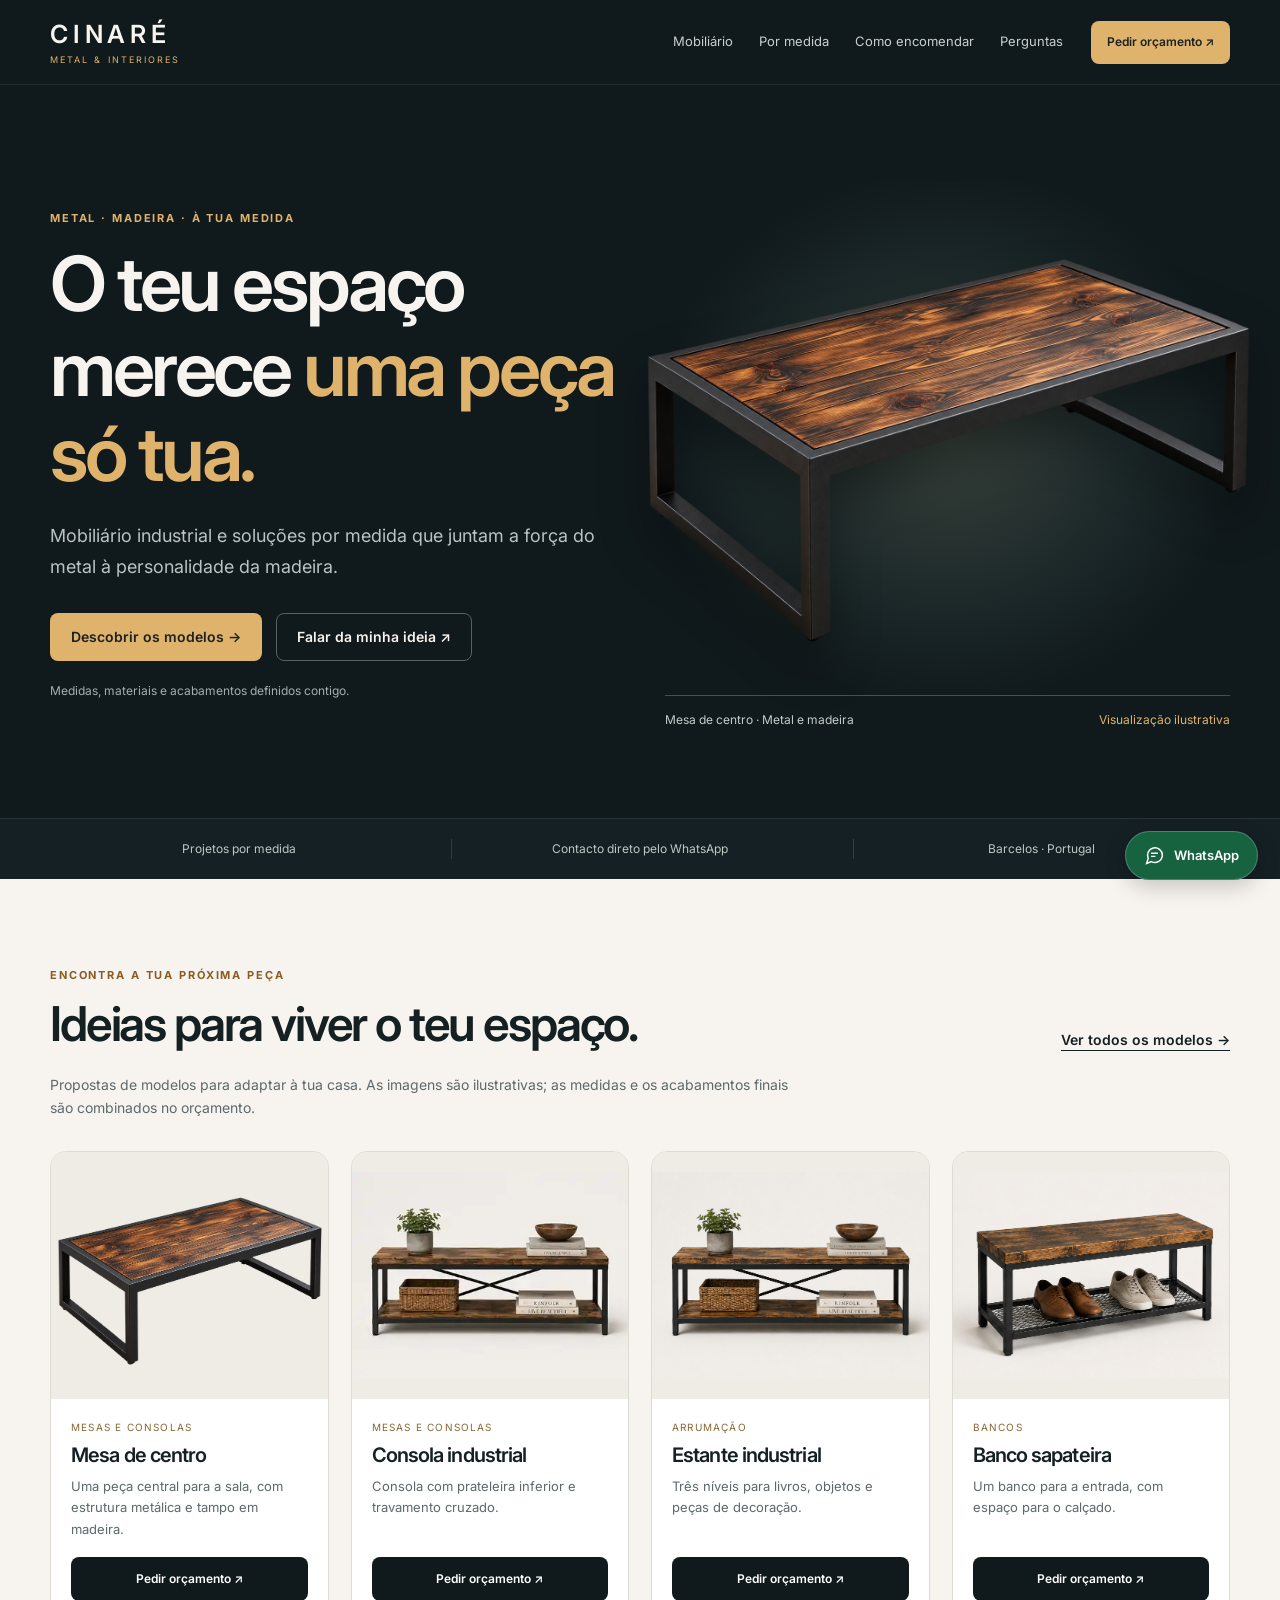
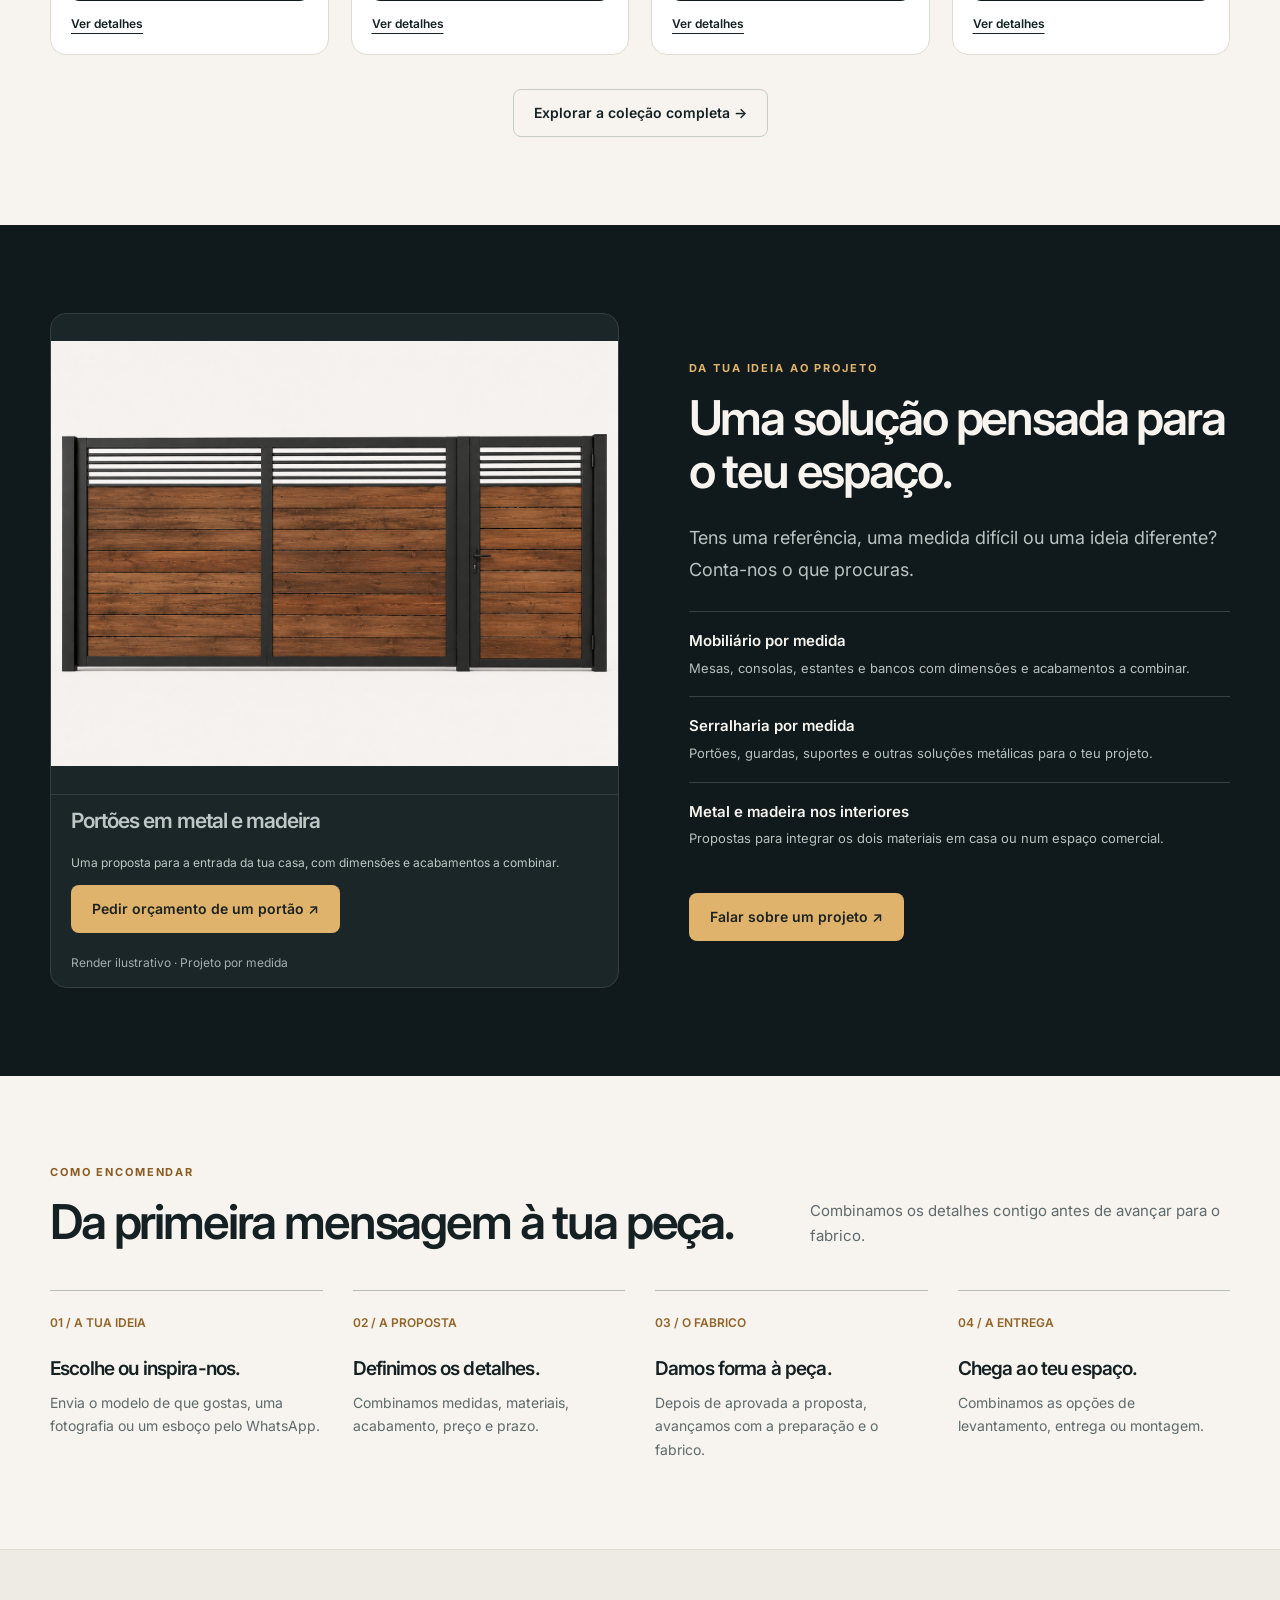
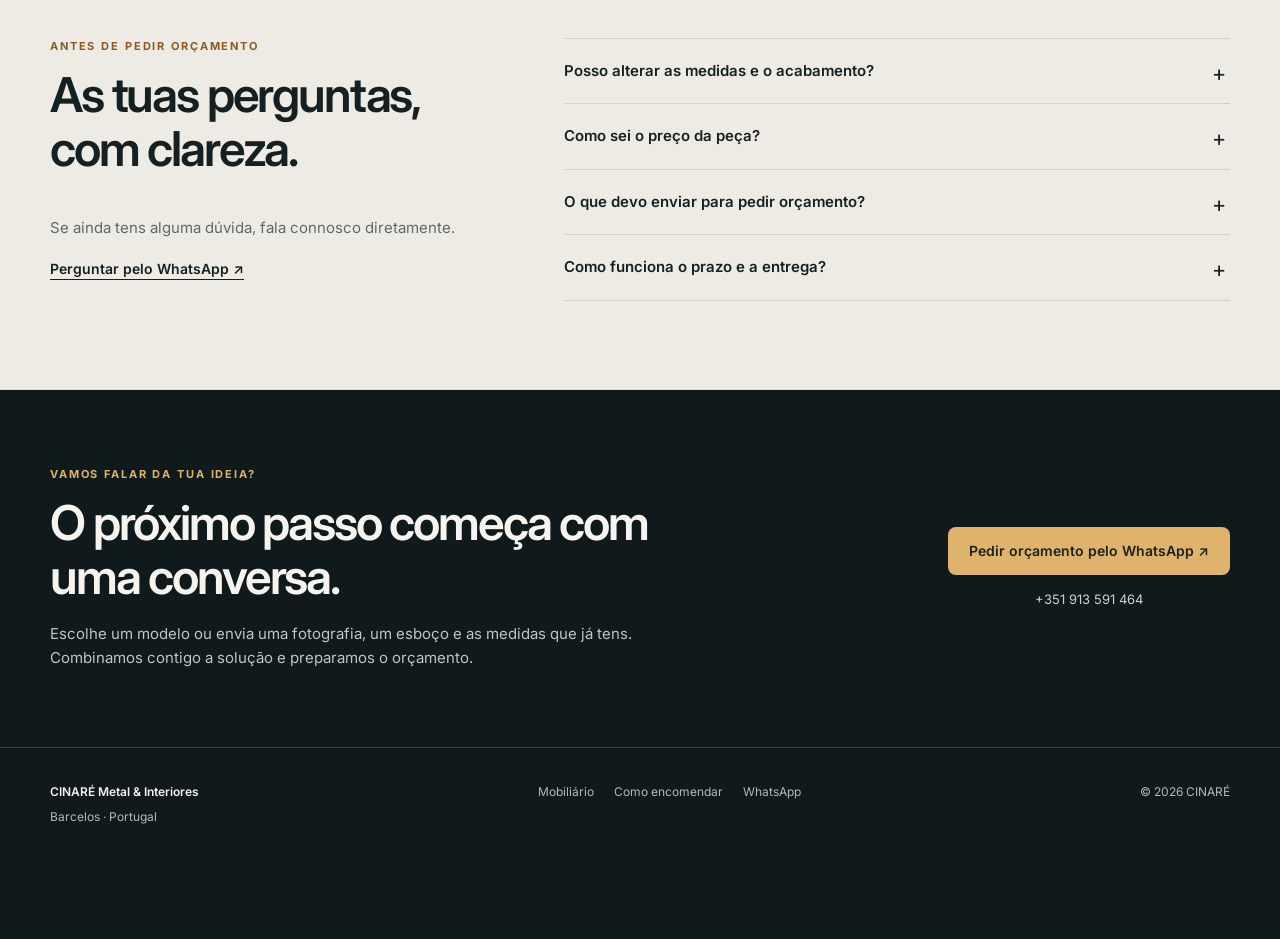
==== commit cc860cd5: "Destacar portões em metal e madeira com orçamento próprio" ====
--- a/index.html
+++ b/index.html
@@ -135,7 +135,12 @@
     <div class="wrap custom-grid">
       <figure class="custom-visual">
         <img src="./portao-projeto.png" alt="Visualização ilustrativa de um portão em metal e madeira" loading="lazy" decoding="async">
-        <figcaption>Uma ideia por medida · Visualização ilustrativa</figcaption>
+        <figcaption>
+          <h3>Portões em metal e madeira</h3>
+          <p>Uma proposta para a entrada da tua casa, com dimensões e acabamentos a combinar.</p>
+          <a class="btn btn-gold" href="https://wa.me/351913591464?text=Ol%C3%A1!%20Gostaria%20de%20pedir%20um%20or%C3%A7amento%20para%20um%20port%C3%A3o%20em%20metal%20e%20madeira.">Pedir orçamento de um portão ↗</a>
+          <p class="hero-note">Render ilustrativo · Projeto por medida</p>
+        </figcaption>
       </figure>
       <div class="custom-copy">
         <span class="eyebrow">Da tua ideia ao projeto</span>
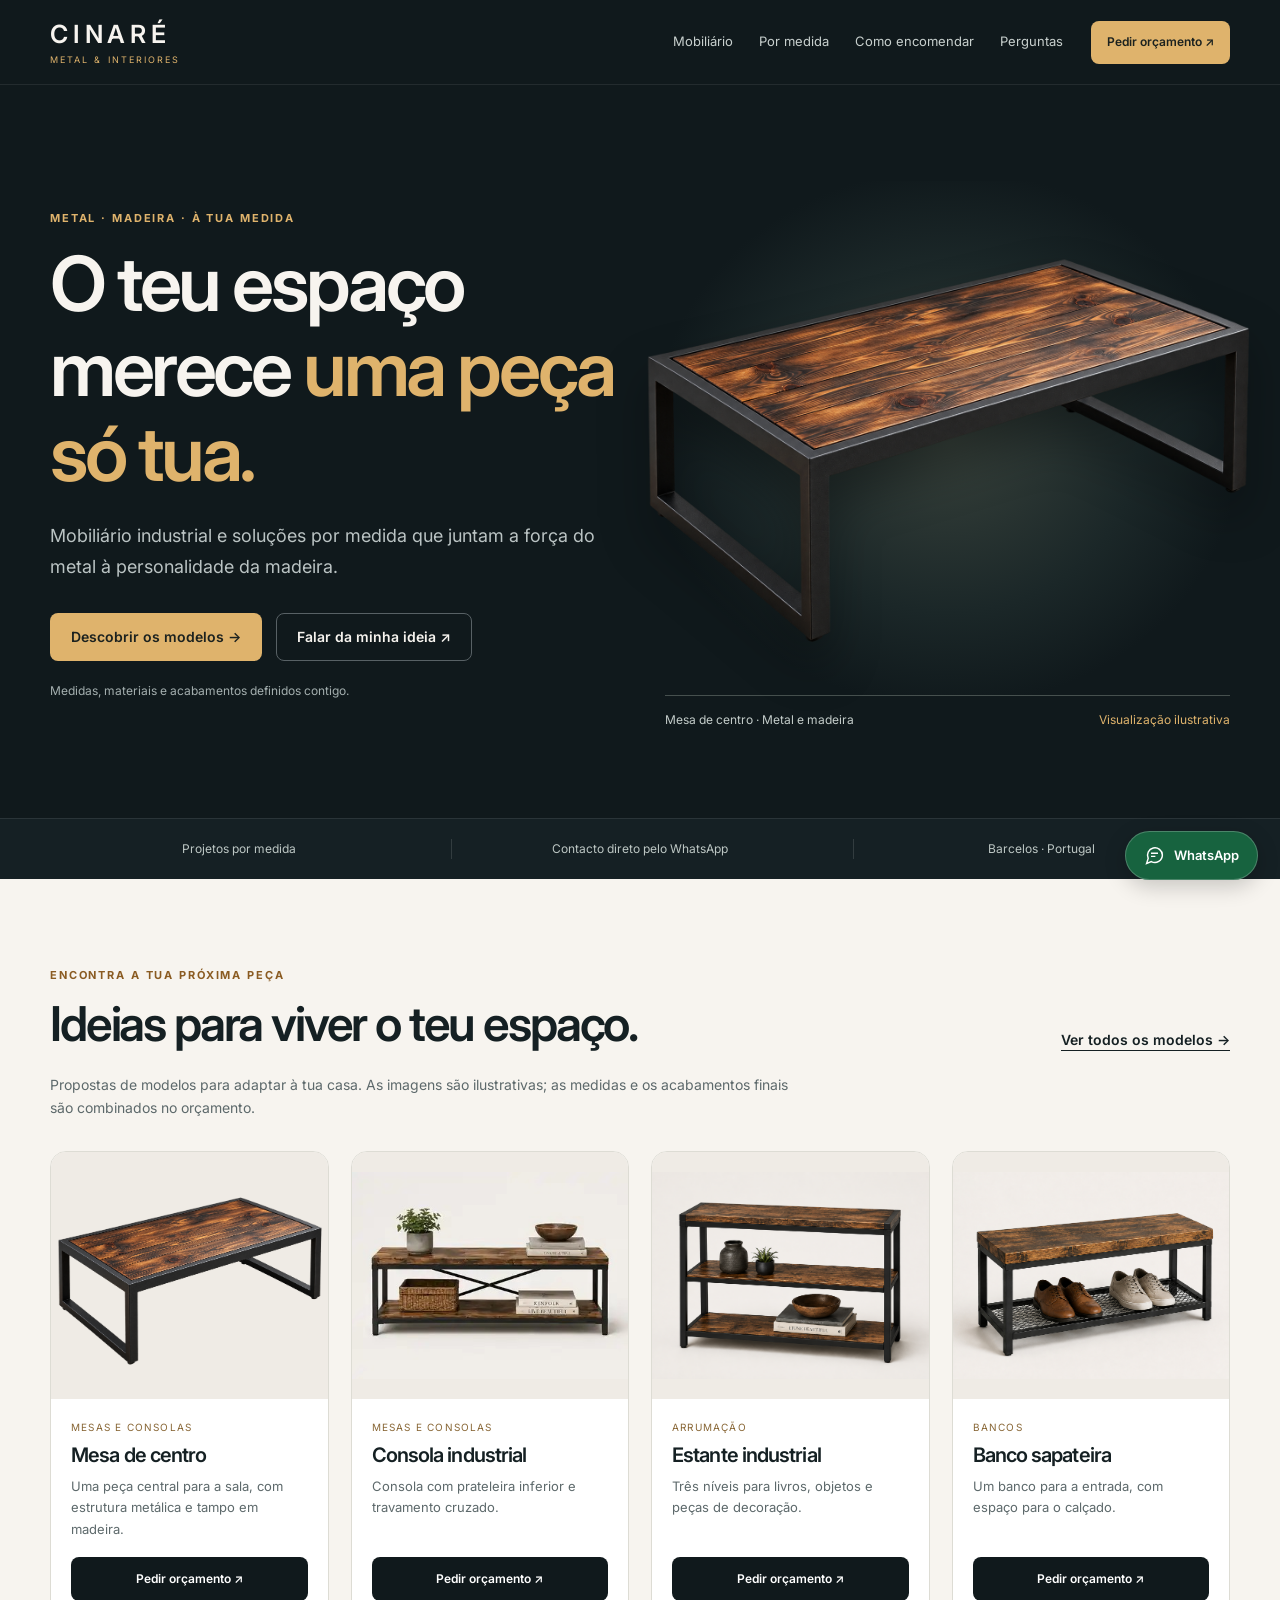
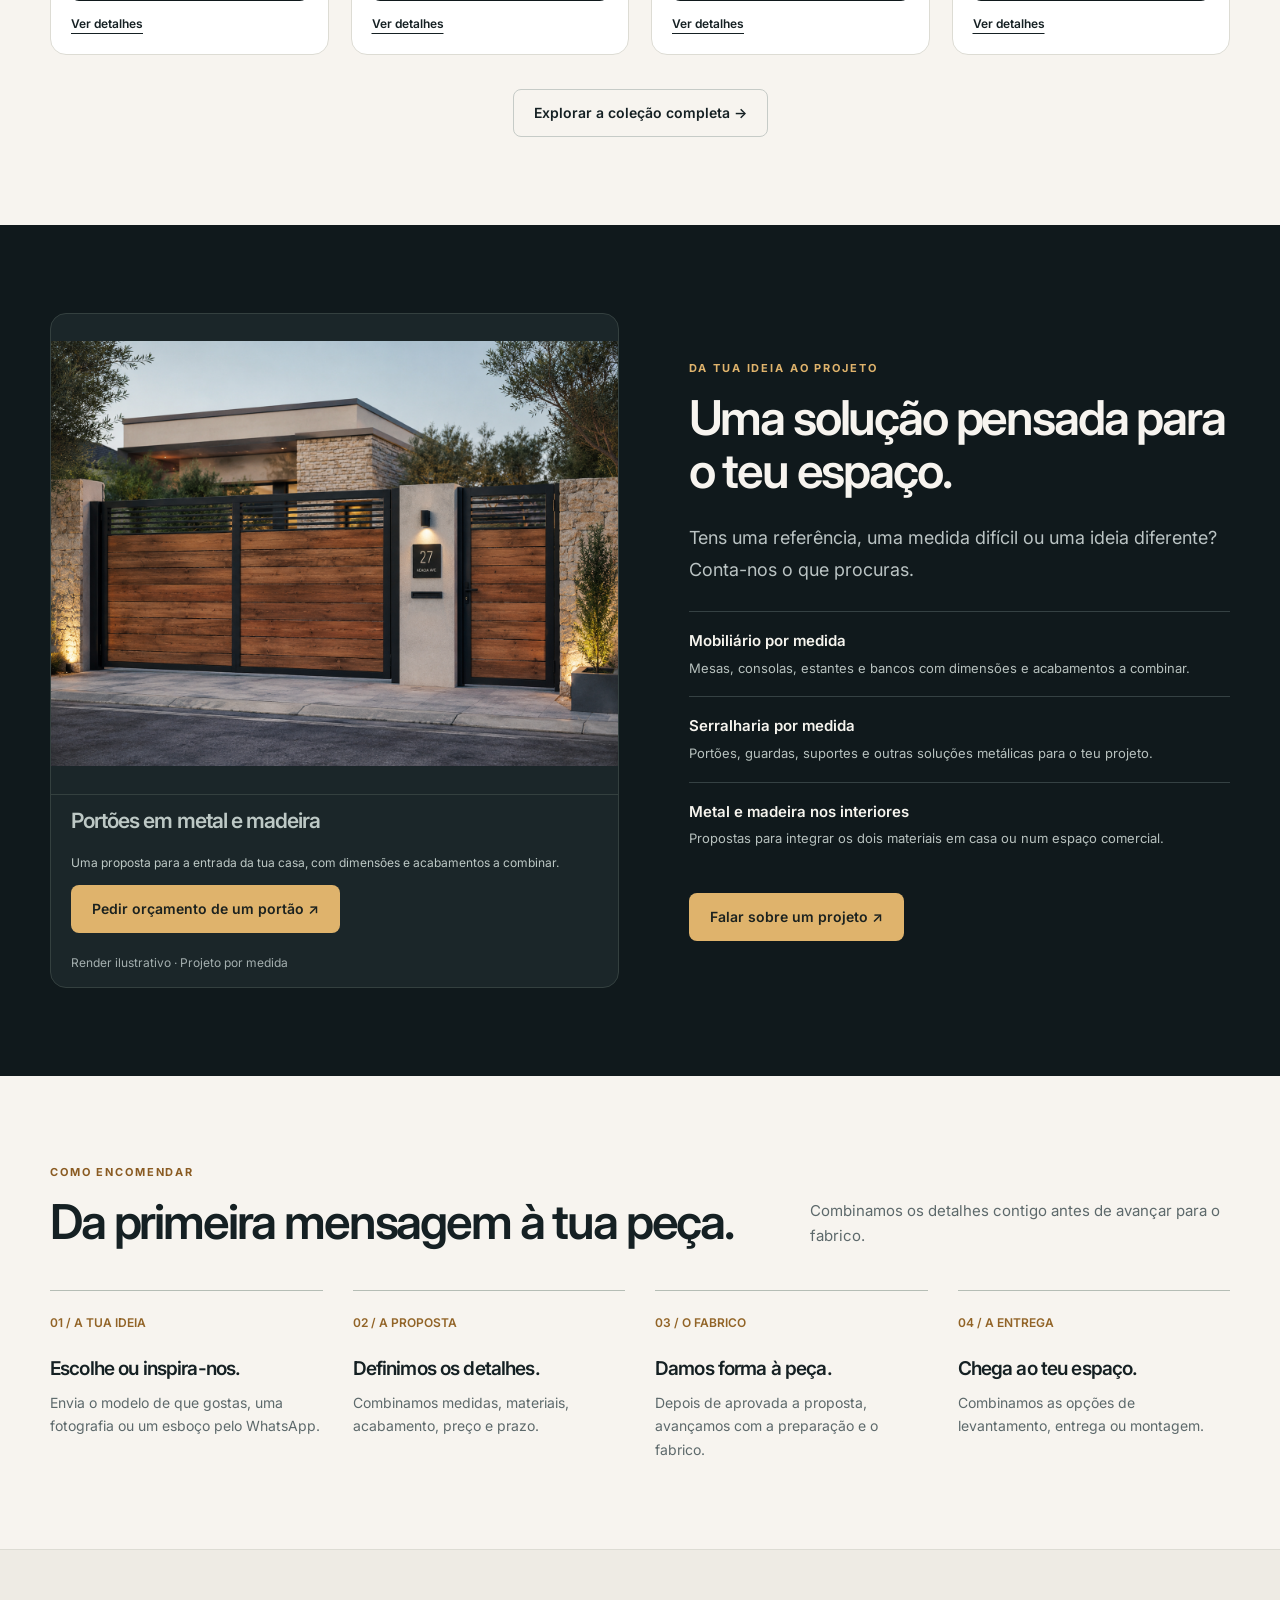
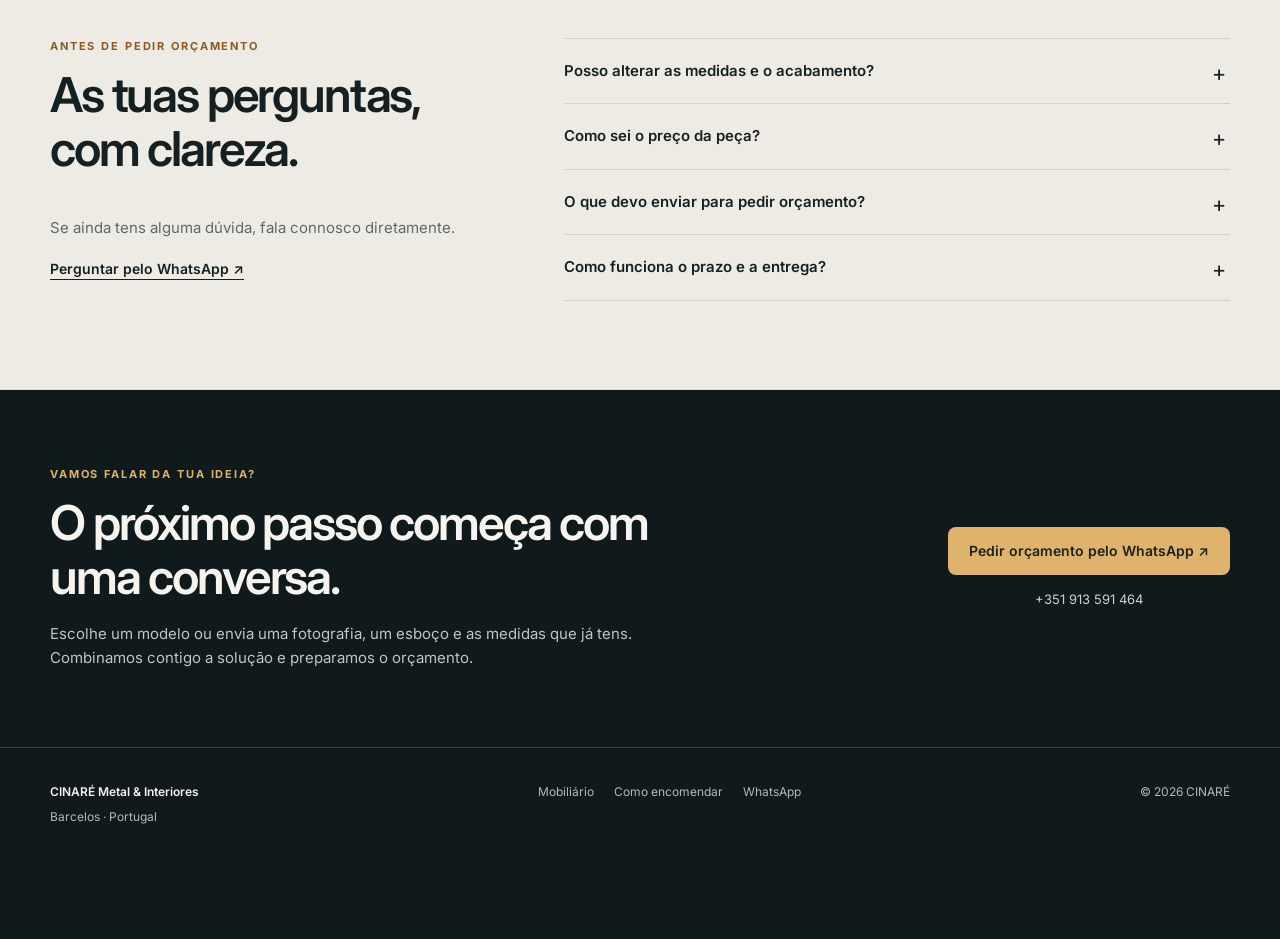
==== commit 3a3257ec: "Corrigir imagem da estante e publicar render do portão" ====
--- a/index.html
+++ b/index.html
@@ -98,7 +98,7 @@
 
 <article class="product-card">
   <a class="product-photo" href="./mobiliario-industrial.html#estante-industrial" aria-label="Ver detalhes: Estante industrial">
-    <img src="./galeria/estante-industrial.jpg" alt="Estante industrial — visualização ilustrativa" loading="lazy" decoding="async">
+    <img src="./galeria/estante-industrial-fea91459.png" alt="Estante industrial — visualização ilustrativa" loading="lazy" decoding="async">
   </a>
   <div class="product-copy">
     <span class="product-category">Arrumação</span>
@@ -134,7 +134,7 @@
   <section class="section dark" id="servicos" aria-labelledby="custom-title">
     <div class="wrap custom-grid">
       <figure class="custom-visual">
-        <img src="./portao-projeto.png" alt="Visualização ilustrativa de um portão em metal e madeira" loading="lazy" decoding="async">
+        <img src="./portao-metal-madeira-77cf45df.png" alt="Visualização ilustrativa de um portão em metal e madeira" loading="lazy" decoding="async">
         <figcaption>
           <h3>Portões em metal e madeira</h3>
           <p>Uma proposta para a entrada da tua casa, com dimensões e acabamentos a combinar.</p>
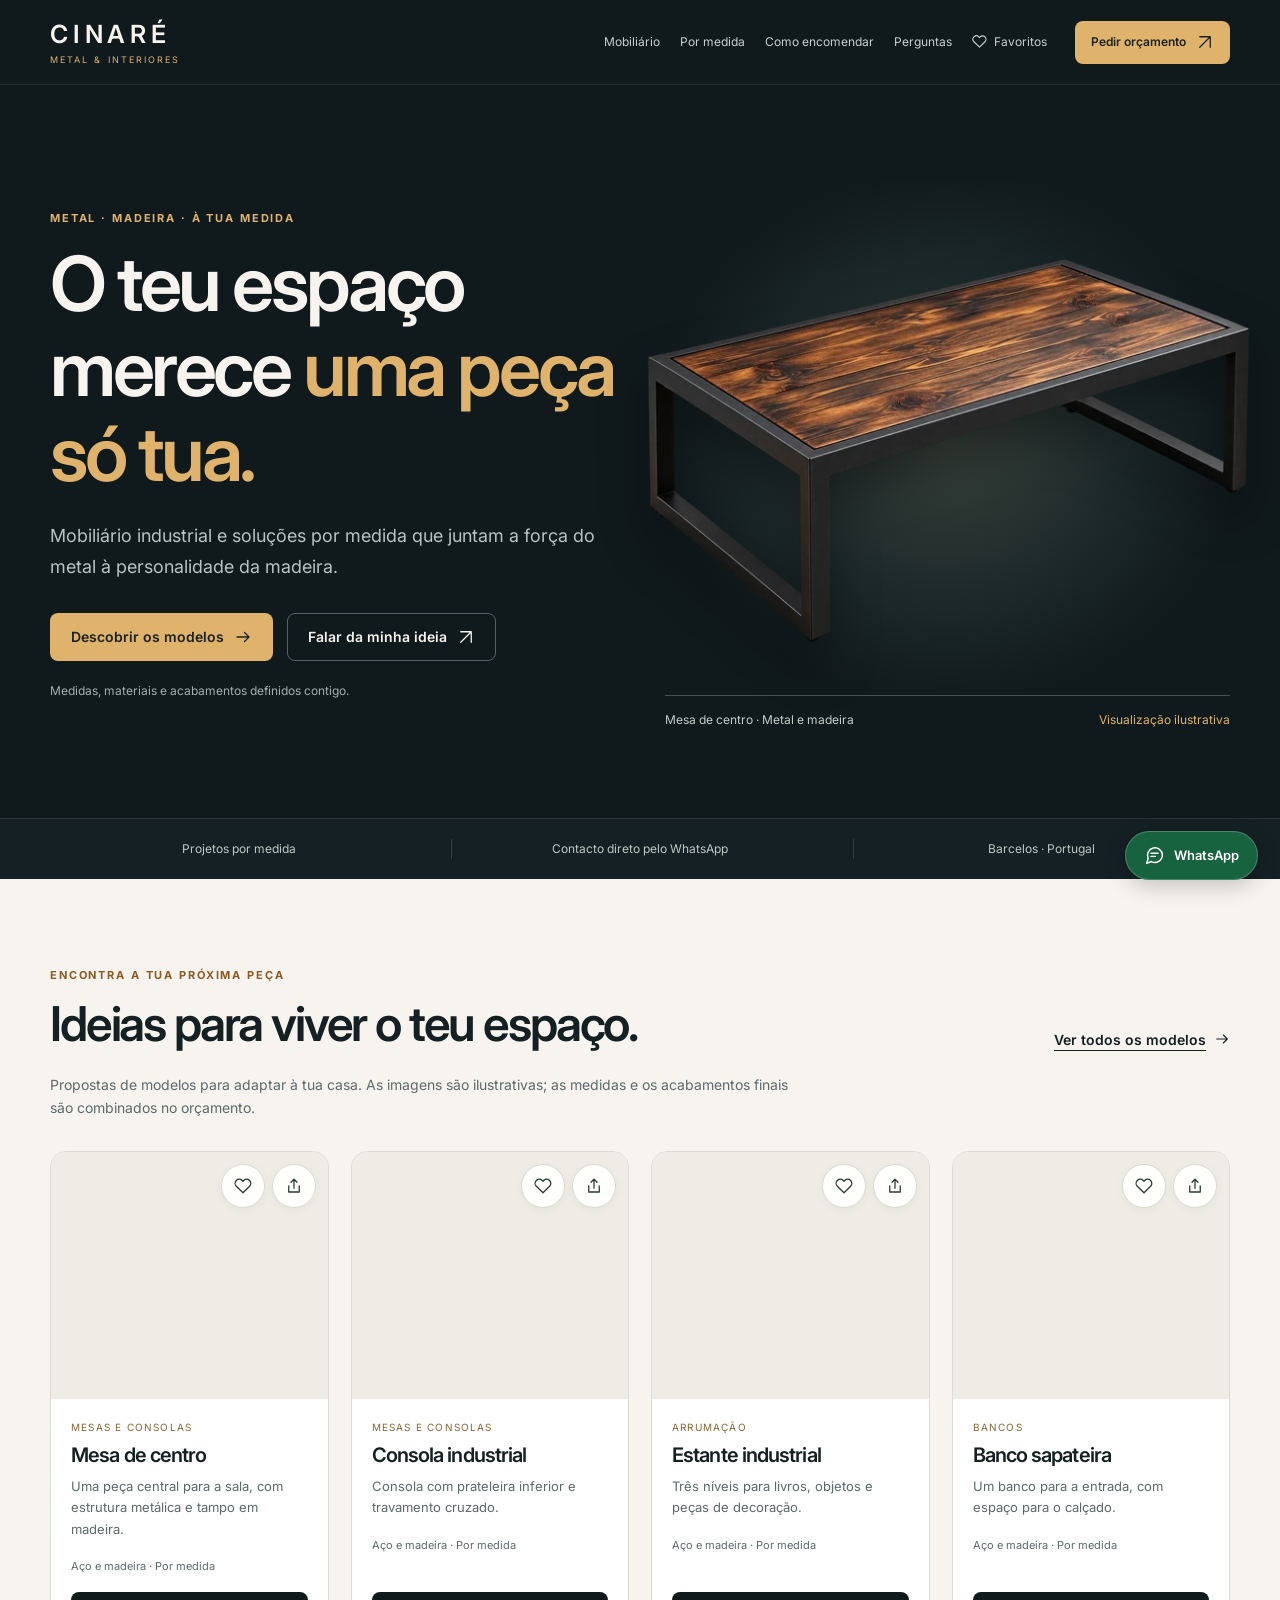
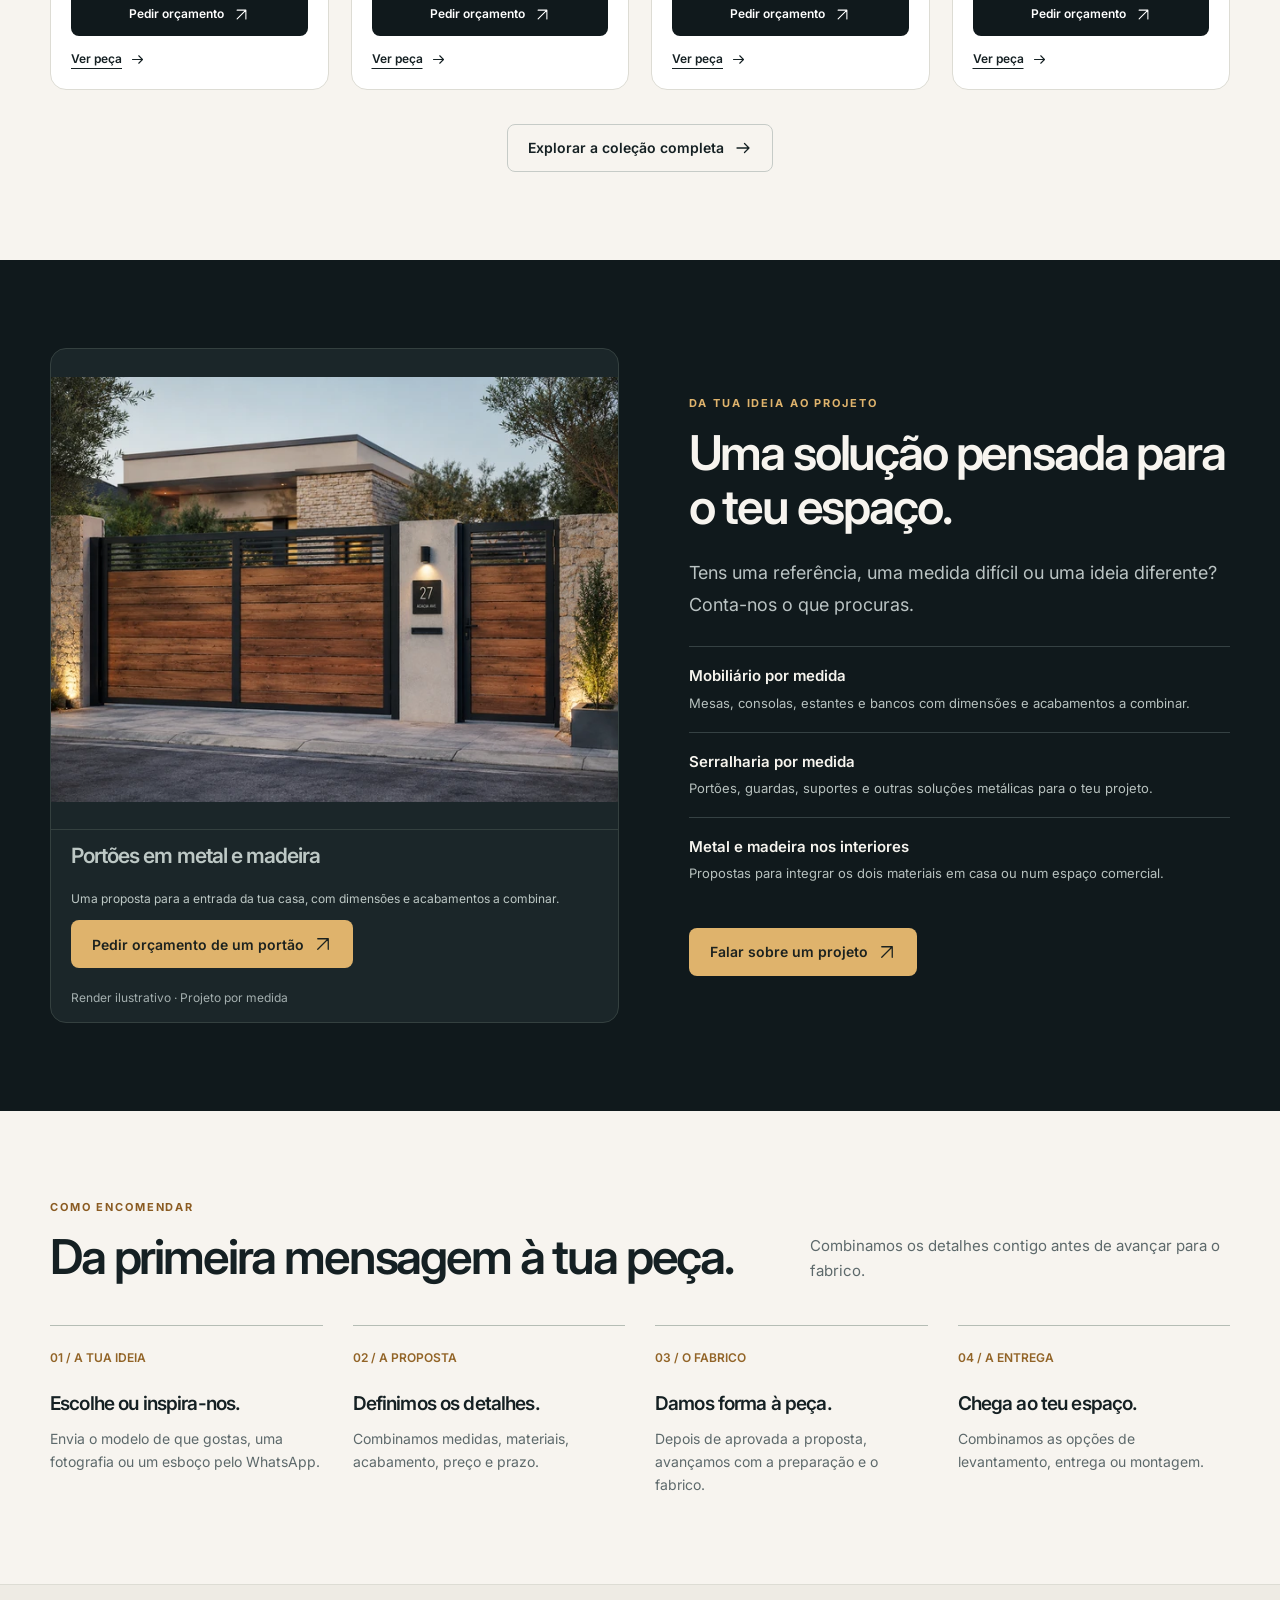
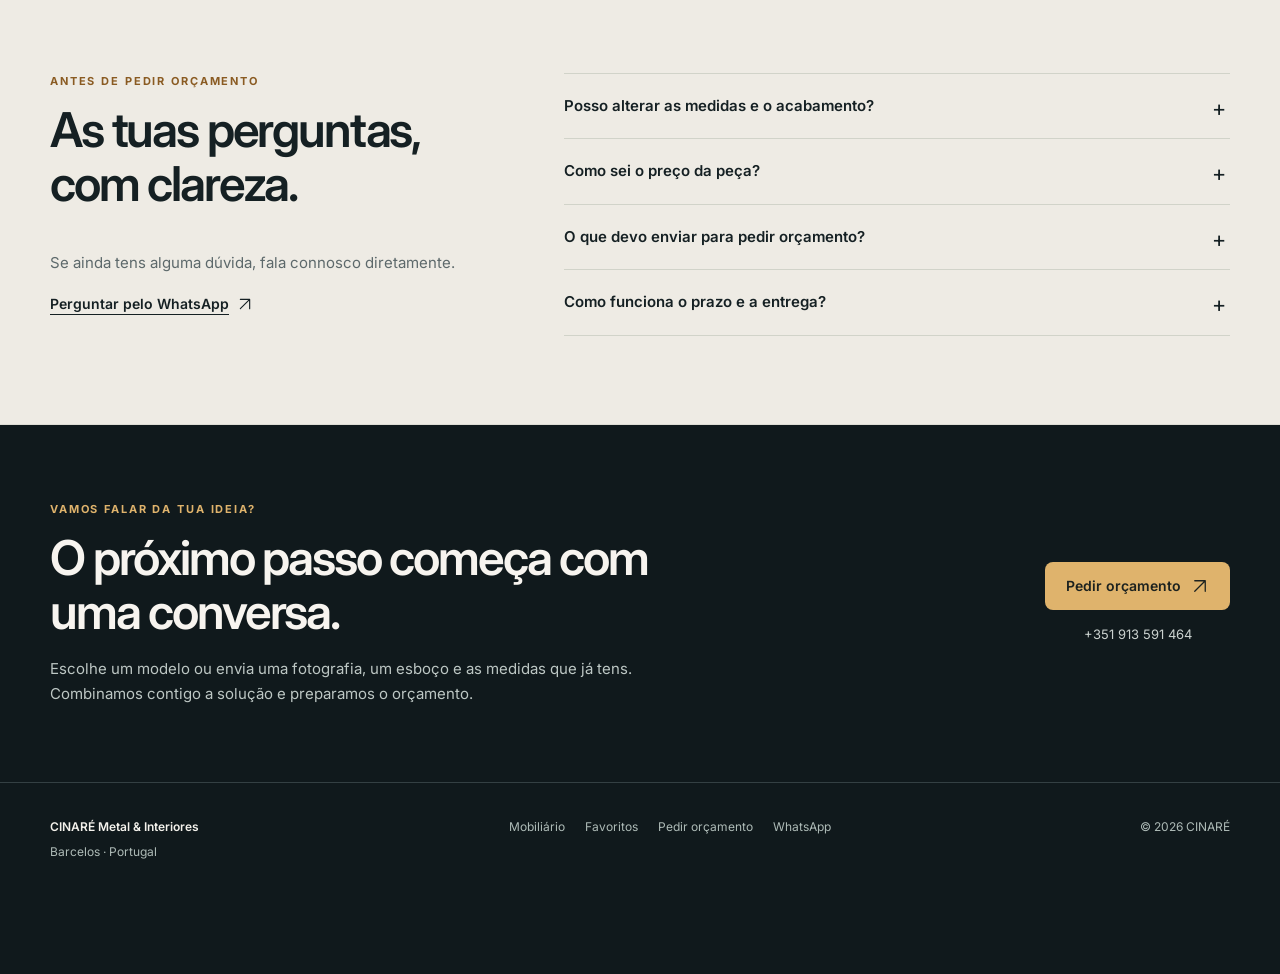
==== commit a041d9f5: "Adicionar orçamentos guiados, páginas de modelos e favoritos Criar nove fichas com partilha, modelos" ====
--- a/index.html
+++ b/index.html
@@ -1,39 +1,31 @@
 <!doctype html>
-<html lang="pt-PT">
-<head>
-  <meta charset="utf-8">
-  <meta name="viewport" content="width=device-width,initial-scale=1">
-  <meta name="theme-color" content="#10191c">
-  <meta name="description" content="Mobiliário industrial e soluções em metal e madeira à tua medida. Descobre os modelos CINARÉ e pede o teu orçamento pelo WhatsApp.">
-  <title>CINARÉ — Mobiliário industrial e projetos por medida</title>
-  <link rel="canonical" href="https://carloscinare.github.io/CINAREMETAL-INTERIORES/">
-  <link rel="preconnect" href="https://fonts.googleapis.com">
-  <link rel="preconnect" href="https://fonts.gstatic.com" crossorigin>
-  <link href="https://fonts.googleapis.com/css2?family=Inter:wght@400;500;600;700&amp;display=swap" rel="stylesheet">
-  <link rel="stylesheet" href="./site.css?v=20261116-1">
-  <script src="./site.js?v=20261116-1" defer></script>
-</head>
-<body>
-<a class="skip-link" href="#conteudo">Saltar para o conteúdo</a>
-<header class="site-header">
-  <div class="wrap nav">
-    <a class="brand" href="#inicio" aria-label="CINARÉ Metal e Interiores — início">
-      <strong>CINARÉ</strong><span>Metal &amp; Interiores</span>
-    </a>
-    <button class="menu-toggle" type="button" data-menu-toggle aria-expanded="false" aria-controls="site-menu" aria-label="Abrir menu">
-      <svg viewBox="0 0 20 20" fill="none" stroke="currentColor" stroke-width="1.5" aria-hidden="true"><path d="M3 5h14M3 10h14M3 15h14"/></svg>Menu
-    </button>
-    <nav class="site-menu" id="site-menu" aria-label="Navegação principal">
-      <a href="./mobiliario-industrial.html">Mobiliário</a>
-      <a href="#servicos">Por medida</a>
-      <a href="#processo">Como encomendar</a>
-      <a href="#perguntas">Perguntas</a>
-      <a class="mobile-quote btn btn-gold" href="https://wa.me/351913591464?text=Ol%C3%A1!%20Gostaria%20de%20pedir%20um%20or%C3%A7amento%20para%20um%20projeto%20por%20medida.">Pedir orçamento pelo WhatsApp</a>
-    </nav>
-    <a class="header-quote btn btn-gold" href="https://wa.me/351913591464?text=Ol%C3%A1!%20Gostaria%20de%20pedir%20um%20or%C3%A7amento%20para%20um%20projeto%20por%20medida.">Pedir orçamento ↗</a>
-  </div>
-</header>
-<main id="conteudo">
+<html lang="pt-PT"><head>
+<meta charset="utf-8"><meta name="viewport" content="width=device-width,initial-scale=1">
+<meta name="theme-color" content="#10191c"><title>CINARÉ — Mobiliário industrial e projetos por medida</title>
+<meta name="description" content="Mobiliário industrial e soluções em metal e madeira à tua medida. Descobre os modelos e prepara o pedido de orçamento pelo WhatsApp.">
+<link rel="canonical" href="https://carloscinare.github.io/CINAREMETAL-INTERIORES/">
+<meta property="og:type" content="website"><meta property="og:locale" content="pt_PT">
+<meta property="og:site_name" content="CINARÉ Metal &amp; Interiores">
+<meta property="og:title" content="CINARÉ — Mobiliário industrial e projetos por medida"><meta property="og:description" content="Mobiliário industrial e soluções em metal e madeira à tua medida. Descobre os modelos e prepara o pedido de orçamento pelo WhatsApp.">
+<meta property="og:url" content="https://carloscinare.github.io/CINAREMETAL-INTERIORES/"><meta property="og:image" content="https://carloscinare.github.io/CINAREMETAL-INTERIORES/imagens/mesa-centro-a504366f-partilha.jpg">
+<meta property="og:image:width" content="1200"><meta property="og:image:height" content="900">
+<meta property="og:image:alt" content="Mesa de centro — visualização ilustrativa">
+<meta name="twitter:card" content="summary_large_image">
+<meta name="twitter:title" content="CINARÉ — Mobiliário industrial e projetos por medida"><meta name="twitter:image" content="https://carloscinare.github.io/CINAREMETAL-INTERIORES/imagens/mesa-centro-a504366f-partilha.jpg">
+<link rel="preconnect" href="https://fonts.googleapis.com"><link rel="preconnect" href="https://fonts.gstatic.com" crossorigin>
+<link href="https://fonts.googleapis.com/css2?family=Inter:wght@400;500;600;700&amp;display=swap" rel="stylesheet">
+<link rel="stylesheet" href="./site.css?v=20261117-2"><link rel="stylesheet" href="./features.css?v=20261117-2">
+<script src="./catalogo.js?v=20261117-2" defer></script><script src="./app.js?v=20261117-2" defer></script>
+</head><body data-page="home" data-root="./"><a class="skip-link" href="#conteudo">Saltar para o conteúdo</a>
+<header class="site-header"><div class="wrap nav">
+<a class="brand" href="#inicio" aria-label="CINARÉ Metal e Interiores — início"><strong>CINARÉ</strong><span>Metal &amp; Interiores</span></a>
+<button class="menu-toggle" type="button" data-menu-toggle aria-expanded="false" aria-controls="site-menu" aria-label="Abrir menu"><svg class="ui-icon" viewBox="0 0 24 24" fill="none" stroke="currentColor" stroke-width="1.7" stroke-linecap="round" stroke-linejoin="round" aria-hidden="true"><path d="M4 6h16M4 12h16M4 18h16"/></svg>Menu</button>
+<nav class="site-menu" id="site-menu" aria-label="Navegação principal">
+<a href="./mobiliario-industrial.html">Mobiliário</a><a href="#servicos">Por medida</a><a href="#processo">Como encomendar</a>
+<a href="#perguntas">Perguntas</a><a class="favorites-nav" href="./favoritos.html"><svg class="ui-icon" viewBox="0 0 24 24" fill="none" stroke="currentColor" stroke-width="1.7" stroke-linecap="round" stroke-linejoin="round" aria-hidden="true"><path d="M20.8 4.6a5.5 5.5 0 0 0-7.8 0L12 5.7l-1.1-1.1a5.5 5.5 0 0 0-7.8 7.8L12 21l8.8-8.6a5.5 5.5 0 0 0 0-7.8Z"/></svg>Favoritos <span class="favorite-count" data-favorite-count hidden>0</span></a>
+<a class="mobile-quote btn btn-gold" href="./orcamento.html">Pedir orçamento <svg class="ui-icon" viewBox="0 0 24 24" fill="none" stroke="currentColor" stroke-width="1.7" stroke-linecap="round" stroke-linejoin="round" aria-hidden="true"><path d="M5 19 19 5M5 5h14v14"/></svg></a></nav>
+<a class="header-quote btn btn-gold" href="./orcamento.html">Pedir orçamento <svg class="ui-icon" viewBox="0 0 24 24" fill="none" stroke="currentColor" stroke-width="1.7" stroke-linecap="round" stroke-linejoin="round" aria-hidden="true"><path d="M5 19 19 5M5 5h14v14"/></svg></a>
+</div></header><main id="conteudo">
   <section class="hero dark" id="inicio" aria-labelledby="hero-title">
     <div class="wrap hero-grid">
       <div>
@@ -41,13 +33,13 @@
         <h1 id="hero-title">O teu espaço merece <span>uma peça só tua.</span></h1>
         <p class="lead">Mobiliário industrial e soluções por medida que juntam a força do metal à personalidade da madeira.</p>
         <div class="actions">
-          <a class="btn btn-gold" href="./mobiliario-industrial.html">Descobrir os modelos →</a>
-          <a class="btn btn-outline" href="https://wa.me/351913591464?text=Ol%C3%A1!%20Gostaria%20de%20pedir%20um%20or%C3%A7amento%20para%20um%20projeto%20por%20medida.">Falar da minha ideia ↗</a>
+          <a class="btn btn-gold" href="./mobiliario-industrial.html">Descobrir os modelos <svg class="ui-icon" viewBox="0 0 24 24" fill="none" stroke="currentColor" stroke-width="1.7" stroke-linecap="round" stroke-linejoin="round" aria-hidden="true"><path d="M4 12h16m-6-6 6 6-6 6"/></svg></a>
+          <a class="btn btn-outline" href="https://wa.me/351913591464?text=Ol%C3%A1!%20Gostaria%20de%20pedir%20um%20or%C3%A7amento%20para%20um%20projeto%20por%20medida.">Falar da minha ideia <svg class="ui-icon" viewBox="0 0 24 24" fill="none" stroke="currentColor" stroke-width="1.7" stroke-linecap="round" stroke-linejoin="round" aria-hidden="true"><path d="M5 19 19 5M5 5h14v14"/></svg></a>
         </div>
         <p class="hero-note">Medidas, materiais e acabamentos definidos contigo.</p>
       </div>
       <figure class="hero-visual">
-        <div class="hero-image-wrap"><img src="./mesa-centro.png" alt="Proposta de mesa de centro em metal e madeira" fetchpriority="high" decoding="async"></div>
+        <div class="hero-image-wrap"><img src="./imagens/mesa-centro-a504366f-640.webp" srcset="./imagens/mesa-centro-a504366f-320.webp 320w, ./imagens/mesa-centro-a504366f-640.webp 640w, ./imagens/mesa-centro-a504366f-960.webp 960w, ./imagens/mesa-centro-a504366f-1280.webp 1280w, ./imagens/mesa-centro-a504366f-1448.webp 1448w" sizes="(max-width: 800px) 90vw, 600px" width="1448" height="1086" alt="Mesa de centro — visualização ilustrativa" loading="eager" decoding="async" fetchpriority="high"></div>
         <figcaption><span>Mesa de centro · Metal e madeira</span><span>Visualização ilustrativa</span></figcaption>
       </figure>
     </div>
@@ -60,85 +52,42 @@
     <div class="wrap">
       <div class="section-heading">
         <div><span class="eyebrow">Encontra a tua próxima peça</span><h2 id="featured-title">Ideias para viver o teu espaço.</h2></div>
-        <a class="text-link" href="./mobiliario-industrial.html">Ver todos os modelos →</a>
+        <a class="text-link" href="./mobiliario-industrial.html">Ver todos os modelos <svg class="ui-icon" viewBox="0 0 24 24" fill="none" stroke="currentColor" stroke-width="1.7" stroke-linecap="round" stroke-linejoin="round" aria-hidden="true"><path d="M4 12h16m-6-6 6 6-6 6"/></svg></a>
       </div>
       <p class="section-note">Propostas de modelos para adaptar à tua casa. As imagens são ilustrativas; as medidas e os acabamentos finais são combinados no orçamento.</p>
-      <div class="featured-grid">
-<article class="product-card">
-  <a class="product-photo" href="./mobiliario-industrial.html#mesa-centro" aria-label="Ver detalhes: Mesa de centro">
-    <img src="./mesa-centro.png" alt="Mesa de centro — visualização ilustrativa" loading="lazy" decoding="async">
-  </a>
-  <div class="product-copy">
-    <span class="product-category">Mesas e consolas</span>
-    <h3><a href="./mobiliario-industrial.html#mesa-centro">Mesa de centro</a></h3>
-    <p class="product-description">Uma peça central para a sala, com estrutura metálica e tampo em madeira.</p>
-    
-    <div class="product-actions">
-      <a class="btn btn-dark" href="https://wa.me/351913591464?text=Ol%C3%A1!%20Gostaria%20de%20pedir%20um%20or%C3%A7amento%20para%3A%20Mesa%20de%20centro." data-quote aria-label="Pedir orçamento pelo WhatsApp: Mesa de centro">Pedir orçamento ↗</a>
-      <a class="text-link" href="./mobiliario-industrial.html#mesa-centro">Ver detalhes</a>
-    </div>
-  </div>
-</article>
-
-<article class="product-card">
-  <a class="product-photo" href="./mobiliario-industrial.html#consola-industrial" aria-label="Ver detalhes: Consola industrial">
-    <img src="./galeria/consola-industrial-nova.jpg" alt="Consola industrial — visualização ilustrativa" loading="lazy" decoding="async">
-  </a>
-  <div class="product-copy">
-    <span class="product-category">Mesas e consolas</span>
-    <h3><a href="./mobiliario-industrial.html#consola-industrial">Consola industrial</a></h3>
-    <p class="product-description">Consola com prateleira inferior e travamento cruzado.</p>
-    
-    <div class="product-actions">
-      <a class="btn btn-dark" href="https://wa.me/351913591464?text=Ol%C3%A1!%20Gostaria%20de%20pedir%20um%20or%C3%A7amento%20para%3A%20Consola%20industrial." data-quote aria-label="Pedir orçamento pelo WhatsApp: Consola industrial">Pedir orçamento ↗</a>
-      <a class="text-link" href="./mobiliario-industrial.html#consola-industrial">Ver detalhes</a>
-    </div>
-  </div>
-</article>
-
-<article class="product-card">
-  <a class="product-photo" href="./mobiliario-industrial.html#estante-industrial" aria-label="Ver detalhes: Estante industrial">
-    <img src="./galeria/estante-industrial-fea91459.png" alt="Estante industrial — visualização ilustrativa" loading="lazy" decoding="async">
-  </a>
-  <div class="product-copy">
-    <span class="product-category">Arrumação</span>
-    <h3><a href="./mobiliario-industrial.html#estante-industrial">Estante industrial</a></h3>
-    <p class="product-description">Três níveis para livros, objetos e peças de decoração.</p>
-    
-    <div class="product-actions">
-      <a class="btn btn-dark" href="https://wa.me/351913591464?text=Ol%C3%A1!%20Gostaria%20de%20pedir%20um%20or%C3%A7amento%20para%3A%20Estante%20industrial." data-quote aria-label="Pedir orçamento pelo WhatsApp: Estante industrial">Pedir orçamento ↗</a>
-      <a class="text-link" href="./mobiliario-industrial.html#estante-industrial">Ver detalhes</a>
-    </div>
-  </div>
-</article>
-
-<article class="product-card">
-  <a class="product-photo" href="./mobiliario-industrial.html#banco-sapateira" aria-label="Ver detalhes: Banco sapateira">
-    <img src="./galeria/banco-sapateira-novo.jpg" alt="Banco sapateira — visualização ilustrativa" loading="lazy" decoding="async">
-  </a>
-  <div class="product-copy">
-    <span class="product-category">Bancos</span>
-    <h3><a href="./mobiliario-industrial.html#banco-sapateira">Banco sapateira</a></h3>
-    <p class="product-description">Um banco para a entrada, com espaço para o calçado.</p>
-    
-    <div class="product-actions">
-      <a class="btn btn-dark" href="https://wa.me/351913591464?text=Ol%C3%A1!%20Gostaria%20de%20pedir%20um%20or%C3%A7amento%20para%3A%20Banco%20sapateira." data-quote aria-label="Pedir orçamento pelo WhatsApp: Banco sapateira">Pedir orçamento ↗</a>
-      <a class="text-link" href="./mobiliario-industrial.html#banco-sapateira">Ver detalhes</a>
-    </div>
-  </div>
-</article></div>
-      <div class="section-bottom"><a class="btn btn-outline" href="./mobiliario-industrial.html">Explorar a coleção completa →</a></div>
+      <div class="featured-grid"><article class="product-card" id="destaque-mesa-centro" data-product="mesa-centro" data-category="mesas">
+<div class="product-media"><a class="product-photo" href="./modelos/mesa-centro.html" aria-label="Ver Mesa de centro"><img src="./imagens/mesa-centro-a504366f-640.webp" srcset="./imagens/mesa-centro-a504366f-320.webp 320w, ./imagens/mesa-centro-a504366f-640.webp 640w, ./imagens/mesa-centro-a504366f-960.webp 960w, ./imagens/mesa-centro-a504366f-1280.webp 1280w, ./imagens/mesa-centro-a504366f-1448.webp 1448w" sizes="(max-width: 560px) calc(100vw - 36px), (max-width: 800px) 46vw, 380px" width="1448" height="1086" alt="Mesa de centro — visualização ilustrativa" loading="lazy" decoding="async"></a><div class="product-tools"><button class="icon-button favorite-toggle" type="button" data-favorite="mesa-centro" aria-pressed="false" aria-label="Guardar Mesa de centro nos favoritos" hidden><svg class="ui-icon" viewBox="0 0 24 24" fill="none" stroke="currentColor" stroke-width="1.7" stroke-linecap="round" stroke-linejoin="round" aria-hidden="true"><path d="M20.8 4.6a5.5 5.5 0 0 0-7.8 0L12 5.7l-1.1-1.1a5.5 5.5 0 0 0-7.8 7.8L12 21l8.8-8.6a5.5 5.5 0 0 0 0-7.8Z"/></svg></button>
+<button class="icon-button" type="button" data-share="mesa-centro" aria-label="Partilhar Mesa de centro" hidden><svg class="ui-icon" viewBox="0 0 24 24" fill="none" stroke="currentColor" stroke-width="1.7" stroke-linecap="round" stroke-linejoin="round" aria-hidden="true"><path d="M12 15V3m-4 4 4-4 4 4M5 12v8h14v-8"/></svg></button></div></div>
+<div class="product-copy"><span class="product-category">Mesas e consolas</span><h3><a href="./modelos/mesa-centro.html">Mesa de centro</a></h3>
+<p class="product-description">Uma peça central para a sala, com estrutura metálica e tampo em madeira.</p><p class="product-material">Aço e madeira · Por medida</p>
+<div class="product-actions"><a class="btn btn-dark" href="./orcamento.html?modelo=mesa-centro">Pedir orçamento <svg class="ui-icon" viewBox="0 0 24 24" fill="none" stroke="currentColor" stroke-width="1.7" stroke-linecap="round" stroke-linejoin="round" aria-hidden="true"><path d="M5 19 19 5M5 5h14v14"/></svg></a><a class="text-link" href="./modelos/mesa-centro.html">Ver peça <svg class="ui-icon" viewBox="0 0 24 24" fill="none" stroke="currentColor" stroke-width="1.7" stroke-linecap="round" stroke-linejoin="round" aria-hidden="true"><path d="M4 12h16m-6-6 6 6-6 6"/></svg></a></div></div></article><article class="product-card" id="destaque-consola-industrial" data-product="consola-industrial" data-category="mesas">
+<div class="product-media"><a class="product-photo" href="./modelos/consola-industrial.html" aria-label="Ver Consola industrial"><img src="./imagens/consola-industrial-3e8d62cb-640.webp" srcset="./imagens/consola-industrial-3e8d62cb-320.webp 320w, ./imagens/consola-industrial-3e8d62cb-640.webp 640w, ./imagens/consola-industrial-3e8d62cb-960.webp 960w, ./imagens/consola-industrial-3e8d62cb-1280.webp 1280w, ./imagens/consola-industrial-3e8d62cb-1448.webp 1448w" sizes="(max-width: 560px) calc(100vw - 36px), (max-width: 800px) 46vw, 380px" width="1448" height="1086" alt="Consola industrial — visualização ilustrativa" loading="lazy" decoding="async"></a><div class="product-tools"><button class="icon-button favorite-toggle" type="button" data-favorite="consola-industrial" aria-pressed="false" aria-label="Guardar Consola industrial nos favoritos" hidden><svg class="ui-icon" viewBox="0 0 24 24" fill="none" stroke="currentColor" stroke-width="1.7" stroke-linecap="round" stroke-linejoin="round" aria-hidden="true"><path d="M20.8 4.6a5.5 5.5 0 0 0-7.8 0L12 5.7l-1.1-1.1a5.5 5.5 0 0 0-7.8 7.8L12 21l8.8-8.6a5.5 5.5 0 0 0 0-7.8Z"/></svg></button>
+<button class="icon-button" type="button" data-share="consola-industrial" aria-label="Partilhar Consola industrial" hidden><svg class="ui-icon" viewBox="0 0 24 24" fill="none" stroke="currentColor" stroke-width="1.7" stroke-linecap="round" stroke-linejoin="round" aria-hidden="true"><path d="M12 15V3m-4 4 4-4 4 4M5 12v8h14v-8"/></svg></button></div></div>
+<div class="product-copy"><span class="product-category">Mesas e consolas</span><h3><a href="./modelos/consola-industrial.html">Consola industrial</a></h3>
+<p class="product-description">Consola com prateleira inferior e travamento cruzado.</p><p class="product-material">Aço e madeira · Por medida</p>
+<div class="product-actions"><a class="btn btn-dark" href="./orcamento.html?modelo=consola-industrial">Pedir orçamento <svg class="ui-icon" viewBox="0 0 24 24" fill="none" stroke="currentColor" stroke-width="1.7" stroke-linecap="round" stroke-linejoin="round" aria-hidden="true"><path d="M5 19 19 5M5 5h14v14"/></svg></a><a class="text-link" href="./modelos/consola-industrial.html">Ver peça <svg class="ui-icon" viewBox="0 0 24 24" fill="none" stroke="currentColor" stroke-width="1.7" stroke-linecap="round" stroke-linejoin="round" aria-hidden="true"><path d="M4 12h16m-6-6 6 6-6 6"/></svg></a></div></div></article><article class="product-card" id="destaque-estante-industrial" data-product="estante-industrial" data-category="arrumacao">
+<div class="product-media"><a class="product-photo" href="./modelos/estante-industrial.html" aria-label="Ver Estante industrial"><img src="./imagens/estante-industrial-1230ae06-640.webp" srcset="./imagens/estante-industrial-1230ae06-320.webp 320w, ./imagens/estante-industrial-1230ae06-640.webp 640w, ./imagens/estante-industrial-1230ae06-960.webp 960w, ./imagens/estante-industrial-1230ae06-1280.webp 1280w, ./imagens/estante-industrial-1230ae06-1448.webp 1448w" sizes="(max-width: 560px) calc(100vw - 36px), (max-width: 800px) 46vw, 380px" width="1448" height="1086" alt="Estante industrial — visualização ilustrativa" loading="lazy" decoding="async"></a><div class="product-tools"><button class="icon-button favorite-toggle" type="button" data-favorite="estante-industrial" aria-pressed="false" aria-label="Guardar Estante industrial nos favoritos" hidden><svg class="ui-icon" viewBox="0 0 24 24" fill="none" stroke="currentColor" stroke-width="1.7" stroke-linecap="round" stroke-linejoin="round" aria-hidden="true"><path d="M20.8 4.6a5.5 5.5 0 0 0-7.8 0L12 5.7l-1.1-1.1a5.5 5.5 0 0 0-7.8 7.8L12 21l8.8-8.6a5.5 5.5 0 0 0 0-7.8Z"/></svg></button>
+<button class="icon-button" type="button" data-share="estante-industrial" aria-label="Partilhar Estante industrial" hidden><svg class="ui-icon" viewBox="0 0 24 24" fill="none" stroke="currentColor" stroke-width="1.7" stroke-linecap="round" stroke-linejoin="round" aria-hidden="true"><path d="M12 15V3m-4 4 4-4 4 4M5 12v8h14v-8"/></svg></button></div></div>
+<div class="product-copy"><span class="product-category">Arrumação</span><h3><a href="./modelos/estante-industrial.html">Estante industrial</a></h3>
+<p class="product-description">Três níveis para livros, objetos e peças de decoração.</p><p class="product-material">Aço e madeira · Por medida</p>
+<div class="product-actions"><a class="btn btn-dark" href="./orcamento.html?modelo=estante-industrial">Pedir orçamento <svg class="ui-icon" viewBox="0 0 24 24" fill="none" stroke="currentColor" stroke-width="1.7" stroke-linecap="round" stroke-linejoin="round" aria-hidden="true"><path d="M5 19 19 5M5 5h14v14"/></svg></a><a class="text-link" href="./modelos/estante-industrial.html">Ver peça <svg class="ui-icon" viewBox="0 0 24 24" fill="none" stroke="currentColor" stroke-width="1.7" stroke-linecap="round" stroke-linejoin="round" aria-hidden="true"><path d="M4 12h16m-6-6 6 6-6 6"/></svg></a></div></div></article><article class="product-card" id="destaque-banco-sapateira" data-product="banco-sapateira" data-category="bancos">
+<div class="product-media"><a class="product-photo" href="./modelos/banco-sapateira.html" aria-label="Ver Banco sapateira"><img src="./imagens/banco-sapateira-3815e8a0-640.webp" srcset="./imagens/banco-sapateira-3815e8a0-320.webp 320w, ./imagens/banco-sapateira-3815e8a0-640.webp 640w, ./imagens/banco-sapateira-3815e8a0-960.webp 960w, ./imagens/banco-sapateira-3815e8a0-1280.webp 1280w, ./imagens/banco-sapateira-3815e8a0-1448.webp 1448w" sizes="(max-width: 560px) calc(100vw - 36px), (max-width: 800px) 46vw, 380px" width="1448" height="1086" alt="Banco sapateira — visualização ilustrativa" loading="lazy" decoding="async"></a><div class="product-tools"><button class="icon-button favorite-toggle" type="button" data-favorite="banco-sapateira" aria-pressed="false" aria-label="Guardar Banco sapateira nos favoritos" hidden><svg class="ui-icon" viewBox="0 0 24 24" fill="none" stroke="currentColor" stroke-width="1.7" stroke-linecap="round" stroke-linejoin="round" aria-hidden="true"><path d="M20.8 4.6a5.5 5.5 0 0 0-7.8 0L12 5.7l-1.1-1.1a5.5 5.5 0 0 0-7.8 7.8L12 21l8.8-8.6a5.5 5.5 0 0 0 0-7.8Z"/></svg></button>
+<button class="icon-button" type="button" data-share="banco-sapateira" aria-label="Partilhar Banco sapateira" hidden><svg class="ui-icon" viewBox="0 0 24 24" fill="none" stroke="currentColor" stroke-width="1.7" stroke-linecap="round" stroke-linejoin="round" aria-hidden="true"><path d="M12 15V3m-4 4 4-4 4 4M5 12v8h14v-8"/></svg></button></div></div>
+<div class="product-copy"><span class="product-category">Bancos</span><h3><a href="./modelos/banco-sapateira.html">Banco sapateira</a></h3>
+<p class="product-description">Um banco para a entrada, com espaço para o calçado.</p><p class="product-material">Aço e madeira · Por medida</p>
+<div class="product-actions"><a class="btn btn-dark" href="./orcamento.html?modelo=banco-sapateira">Pedir orçamento <svg class="ui-icon" viewBox="0 0 24 24" fill="none" stroke="currentColor" stroke-width="1.7" stroke-linecap="round" stroke-linejoin="round" aria-hidden="true"><path d="M5 19 19 5M5 5h14v14"/></svg></a><a class="text-link" href="./modelos/banco-sapateira.html">Ver peça <svg class="ui-icon" viewBox="0 0 24 24" fill="none" stroke="currentColor" stroke-width="1.7" stroke-linecap="round" stroke-linejoin="round" aria-hidden="true"><path d="M4 12h16m-6-6 6 6-6 6"/></svg></a></div></div></article></div>
+      <div class="section-bottom"><a class="btn btn-outline" href="./mobiliario-industrial.html">Explorar a coleção completa <svg class="ui-icon" viewBox="0 0 24 24" fill="none" stroke="currentColor" stroke-width="1.7" stroke-linecap="round" stroke-linejoin="round" aria-hidden="true"><path d="M4 12h16m-6-6 6 6-6 6"/></svg></a></div>
     </div>
   </section>
 
   <section class="section dark" id="servicos" aria-labelledby="custom-title">
     <div class="wrap custom-grid">
       <figure class="custom-visual">
-        <img src="./portao-metal-madeira-77cf45df.png" alt="Visualização ilustrativa de um portão em metal e madeira" loading="lazy" decoding="async">
+        <img src="./imagens/portao-metal-madeira-e41456f3-640.webp" srcset="./imagens/portao-metal-madeira-e41456f3-320.webp 320w, ./imagens/portao-metal-madeira-e41456f3-640.webp 640w, ./imagens/portao-metal-madeira-e41456f3-960.webp 960w, ./imagens/portao-metal-madeira-e41456f3-1280.webp 1280w, ./imagens/portao-metal-madeira-e41456f3-1448.webp 1448w" sizes="(max-width: 800px) 90vw, 600px" width="1448" height="1086" alt="Portão em metal e madeira — visualização ilustrativa" loading="lazy" decoding="async">
         <figcaption>
           <h3>Portões em metal e madeira</h3>
           <p>Uma proposta para a entrada da tua casa, com dimensões e acabamentos a combinar.</p>
-          <a class="btn btn-gold" href="https://wa.me/351913591464?text=Ol%C3%A1!%20Gostaria%20de%20pedir%20um%20or%C3%A7amento%20para%20um%20port%C3%A3o%20em%20metal%20e%20madeira.">Pedir orçamento de um portão ↗</a>
+          <a class="btn btn-gold" href="./orcamento.html?modelo=portao-metal-madeira">Pedir orçamento de um portão <svg class="ui-icon" viewBox="0 0 24 24" fill="none" stroke="currentColor" stroke-width="1.7" stroke-linecap="round" stroke-linejoin="round" aria-hidden="true"><path d="M5 19 19 5M5 5h14v14"/></svg></a>
           <p class="hero-note">Render ilustrativo · Projeto por medida</p>
         </figcaption>
       </figure>
@@ -151,7 +100,7 @@
           <li><strong>Serralharia por medida</strong><span>Portões, guardas, suportes e outras soluções metálicas para o teu projeto.</span></li>
           <li><strong>Metal e madeira nos interiores</strong><span>Propostas para integrar os dois materiais em casa ou num espaço comercial.</span></li>
         </ul>
-        <a class="btn btn-gold" href="https://wa.me/351913591464?text=Ol%C3%A1!%20Gostaria%20de%20pedir%20um%20or%C3%A7amento%20para%20um%20projeto%20por%20medida.">Falar sobre um projeto ↗</a>
+        <a class="btn btn-gold" href="https://wa.me/351913591464?text=Ol%C3%A1!%20Gostaria%20de%20pedir%20um%20or%C3%A7amento%20para%20um%20projeto%20por%20medida.">Falar sobre um projeto <svg class="ui-icon" viewBox="0 0 24 24" fill="none" stroke="currentColor" stroke-width="1.7" stroke-linecap="round" stroke-linejoin="round" aria-hidden="true"><path d="M5 19 19 5M5 5h14v14"/></svg></a>
       </div>
     </div>
   </section>
@@ -177,7 +126,7 @@
         <span class="eyebrow">Antes de pedir orçamento</span>
         <h2 id="faq-title">As tuas perguntas, com clareza.</h2>
         <p>Se ainda tens alguma dúvida, fala connosco diretamente.</p>
-        <a class="text-link" href="https://wa.me/351913591464?text=Ol%C3%A1!%20Gostaria%20de%20pedir%20um%20or%C3%A7amento%20para%20um%20projeto%20por%20medida.">Perguntar pelo WhatsApp ↗</a>
+        <a class="text-link" href="https://wa.me/351913591464?text=Ol%C3%A1!%20Gostaria%20de%20pedir%20um%20or%C3%A7amento%20para%20um%20projeto%20por%20medida.">Perguntar pelo WhatsApp <svg class="ui-icon" viewBox="0 0 24 24" fill="none" stroke="currentColor" stroke-width="1.7" stroke-linecap="round" stroke-linejoin="round" aria-hidden="true"><path d="M5 19 19 5M5 5h14v14"/></svg></a>
       </div>
       <div class="faq-list">
         <details><summary>Posso alterar as medidas e o acabamento?</summary><p>Sim. Os modelos são pontos de partida. Partilha as medidas do espaço e as tuas preferências de materiais e cor para avaliarmos a adaptação.</p></details>
@@ -196,24 +145,18 @@
       <p>Escolhe um modelo ou envia uma fotografia, um esboço e as medidas que já tens. Combinamos contigo a solução e preparamos o orçamento.</p>
     </div>
     <div class="contact-actions">
-      <a class="btn btn-gold" href="https://wa.me/351913591464?text=Ol%C3%A1!%20Gostaria%20de%20pedir%20um%20or%C3%A7amento%20para%20um%20projeto%20por%20medida.">Pedir orçamento pelo WhatsApp ↗</a>
+      <a class="btn btn-gold" href="./orcamento.html">Pedir orçamento <svg class="ui-icon" viewBox="0 0 24 24" fill="none" stroke="currentColor" stroke-width="1.7" stroke-linecap="round" stroke-linejoin="round" aria-hidden="true"><path d="M5 19 19 5M5 5h14v14"/></svg></a>
       <a class="contact-number" href="https://wa.me/351913591464?text=Ol%C3%A1!%20Gostaria%20de%20pedir%20um%20or%C3%A7amento%20para%20um%20projeto%20por%20medida.">+351 913 591 464</a>
     </div>
   </div>
 </section>
-</main>
-
-<footer class="site-footer">
-  <div class="wrap footer-grid">
-    <div><span class="footer-title">CINARÉ Metal &amp; Interiores</span>Barcelos · Portugal</div>
-    <nav class="footer-links" aria-label="Navegação do rodapé">
-      <a href="./mobiliario-industrial.html">Mobiliário</a>
-      <a href="./index.html#processo">Como encomendar</a>
-      <a href="https://wa.me/351913591464?text=Ol%C3%A1!%20Gostaria%20de%20pedir%20um%20or%C3%A7amento%20para%20um%20projeto%20por%20medida.">WhatsApp</a>
-    </nav>
-    <div>© 2026 CINARÉ</div>
-  </div>
-</footer>
-<a class="whatsapp-float" href="https://wa.me/351913591464?text=Ol%C3%A1!%20Gostaria%20de%20pedir%20um%20or%C3%A7amento%20para%20um%20projeto%20por%20medida." aria-label="Falar com a CINARÉ pelo WhatsApp"><svg viewBox="0 0 24 24" fill="none" stroke="currentColor" stroke-width="1.7" aria-hidden="true"><path d="M21 11.5a8.5 8.5 0 0 1-12.6 7.4L3 21l1.8-5.7A8.5 8.5 0 1 1 21 11.5Z"/><path d="M8 9.5h8M8 13h5"/></svg><span>WhatsApp</span></a>
-</body>
-</html>
+</main><footer class="site-footer"><div class="wrap footer-grid">
+<div><span class="footer-title">CINARÉ Metal &amp; Interiores</span>Barcelos · Portugal</div>
+<nav class="footer-links" aria-label="Navegação do rodapé"><a href="./mobiliario-industrial.html">Mobiliário</a><a href="./favoritos.html">Favoritos</a><a href="./orcamento.html">Pedir orçamento</a><a href="https://wa.me/351913591464?text=Ol%C3%A1%21%20Gostaria%20de%20pedir%20um%20or%C3%A7amento%20para%20um%20projeto%20por%20medida.">WhatsApp</a></nav><div>© 2026 CINARÉ</div>
+</div></footer><a class="whatsapp-float" href="https://wa.me/351913591464?text=Ol%C3%A1%21%20Gostaria%20de%20pedir%20um%20or%C3%A7amento%20para%20um%20projeto%20por%20medida." aria-label="Falar com a CINARÉ pelo WhatsApp"><svg class="ui-icon" viewBox="0 0 24 24" fill="none" stroke="currentColor" stroke-width="1.7" stroke-linecap="round" stroke-linejoin="round" aria-hidden="true"><path d="M21 11.5a8.5 8.5 0 0 1-12.6 7.4L3 21l1.8-5.7A8.5 8.5 0 1 1 21 11.5Z"/><path d="M8 9.5h8M8 13h5"/></svg><span>WhatsApp</span></a><div class="site-announcement" role="status" aria-live="polite" aria-atomic="true" data-announcement></div>
+<dialog class="share-dialog" id="share-dialog" aria-labelledby="share-title"><div class="dialog-top"><h2 id="share-title">Partilhar peça</h2><button class="dialog-close" type="button" data-close-share aria-label="Fechar partilha">×</button></div>
+<p>Envia esta peça a alguém ou guarda a ligação para mais tarde.</p><label for="share-url">Ligação da peça</label><div class="copy-row"><input id="share-url" readonly type="url" spellcheck="false"><button class="btn btn-dark" type="button" data-copy-share>Copiar</button></div>
+<div class="share-actions"><button class="btn btn-outline" type="button" data-native-share hidden>Partilhar no dispositivo</button><a class="btn btn-outline" id="share-whatsapp" target="_blank" rel="noopener noreferrer">Partilhar no WhatsApp</a></div><p class="share-status" role="status" data-share-status></p></dialog>
+<dialog class="zoom-dialog" id="zoom-dialog" aria-labelledby="zoom-title" aria-describedby="zoom-help"><div class="zoom-toolbar"><h2 id="zoom-title">Imagem da peça</h2><div class="zoom-controls"><button type="button" data-zoom-out aria-label="Reduzir imagem">−</button><output data-zoom-level aria-live="polite">100%</output><button type="button" data-zoom-in aria-label="Ampliar imagem">+</button><button type="button" data-zoom-reset>Repor</button><button type="button" data-close-zoom aria-label="Fechar ampliação">×</button></div></div>
+<div class="zoom-stage" data-zoom-stage><img id="zoom-image" alt="" draggable="false"><p class="zoom-loading" role="status" data-zoom-loading>A carregar imagem…</p></div>
+<div class="zoom-footer"><p id="zoom-help">Usa + e −, a roda do rato ou dois dedos para ampliar. Arrasta a imagem para explorar os detalhes.</p><a class="text-link" id="zoom-original" target="_blank" rel="noopener">Ver imagem original</a></div></dialog></body></html>
--- a/features.css
+++ b/features.css
@@ -0,0 +1,123 @@
+.ui-icon{width:18px;height:18px;flex-shrink:0;vertical-align:middle}
+.text-link .ui-icon{width:16px;height:16px}
+.sr-only{position:absolute!important;width:1px;height:1px;padding:0;margin:-1px;overflow:hidden;clip:rect(0,0,0,0);white-space:nowrap;border:0}
+.favorites-nav{display:flex;align-items:center;gap:7px}
+.favorites-nav .ui-icon{width:15px;height:15px}
+.favorite-count{display:inline-grid;place-items:center;min-width:19px;height:19px;padding:0 4px;border-radius:50%;background:var(--gold);color:var(--dark);font-size:10px;font-weight:700}
+.site-header{z-index:40}
+.site-menu{gap:20px}
+.site-menu>a{font-size:12px}
+.product-media{position:relative}
+.product-tools{position:absolute;top:12px;right:12px;display:flex;gap:7px}
+.icon-button{display:grid;place-items:center;width:44px;height:44px;border:1px solid #d9dacf;border-radius:50%;background:#fffffff0;color:#283b34;box-shadow:0 2px 8px #15201a0c;transition:background .18s,border-color .18s}
+.icon-button:hover{border-color:#90743f;background:#fff}
+.favorite-toggle[aria-pressed="true"] .ui-icon{fill:#dfb36c;stroke:#755421}
+.product-actions .ui-icon{width:15px;height:15px}
+.product-actions .text-link{white-space:nowrap}
+.product-section{padding:32px 0 72px}
+.light-breadcrumb{color:var(--muted);margin-bottom:32px;flex-wrap:wrap}
+.product-detail-grid{display:grid;grid-template-columns:1.12fr 1fr;gap:60px;align-items:start}
+.product-detail-visual{margin:0;min-width:0}
+.detail-image{display:grid;place-items:center;aspect-ratio:1.12;border:1px solid #dedbd2;border-radius:18px;background:#efebe5;overflow:hidden;cursor:zoom-in}
+.detail-image img{width:100%;height:100%;object-fit:contain}
+.product-detail-visual figcaption{display:flex;justify-content:space-between;align-items:center;gap:12px;flex-wrap:wrap;font-size:11px;color:var(--muted);padding-top:14px}
+.product-detail-visual figcaption a{font-size:12px;min-height:44px}
+.product-detail-copy h1{font-size:clamp(36px,4.5vw,56px);margin-bottom:20px}
+.product-detail-copy>p{font-size:14px;color:var(--muted)}
+.product-detail-copy .detail-lead{font-size:18px;color:#334740;line-height:1.6}
+.product-specs{font-size:14px;margin:28px 0}
+.product-specs>div{padding:14px 0;border-top:1px solid var(--line)}
+.product-specs dt{font-size:10px;letter-spacing:.12em;text-transform:uppercase;color:var(--muted);margin-bottom:5px}
+.product-specs dd{margin:0}
+.product-request{width:100%}
+.product-detail-copy .request-hint{font-size:12px;margin:12px 0 20px;line-height:1.6}
+.detail-tools{display:flex;gap:10px;flex-wrap:wrap;margin-bottom:21px}
+.detail-tools .btn{font-size:12px;min-height:44px;padding:10px 15px}
+.direct-contact{font-size:12px;min-height:44px}
+.related-section{background:#eeebe4;border-top:1px solid var(--line)}
+.related-section .section-heading h2{font-size:36px}
+.site-announcement{position:fixed;right:22px;bottom:90px;z-index:80;max-width:min(400px,calc(100% - 36px));border:1px solid #dbb779;background:#172c25;color:#fff;border-radius:12px;padding:15px 20px;box-shadow:0 7px 25px #0003;font-size:13px;opacity:0;transform:translateY(12px);pointer-events:none;transition:opacity .2s,transform .2s}
+.site-announcement.is-visible{opacity:1;transform:translateY(0)}
+.empty-favorites{text-align:center;max-width:620px;margin:24px auto;padding:48px 28px;background:#fff;border:1px solid var(--line);border-radius:20px}
+.empty-favorites h2{font-size:32px;max-width:450px;margin:20px auto}
+.empty-favorites p{color:var(--muted);font-size:15px}
+.empty-mark{color:#97733e;font-size:48px;line-height:1}
+.empty-mark .ui-icon{width:46px;height:46px}
+.share-dialog{width:min(540px,calc(100% - 28px));max-height:calc(100dvh - 32px);margin:auto;border:1px solid #d7d9cd;border-radius:18px;padding:30px;background:var(--paper);color:var(--ink);overflow:auto}
+.share-dialog::backdrop,.zoom-dialog::backdrop{background:#071113bf;backdrop-filter:blur(5px)}
+.dialog-top{padding-right:34px}
+.dialog-top h2{font-size:28px;margin-bottom:20px}
+.share-dialog>p{font-size:14px;color:var(--muted)}
+.share-dialog>label{display:block;font-size:12px;font-weight:600;margin-bottom:8px}
+.copy-row{display:flex;gap:8px;align-items:stretch}
+.copy-row input{min-width:0;flex:1;width:100%;font:inherit;font-size:12px;padding:12px;border:1px solid #b9c4b8;border-radius:8px;background:white;color:var(--ink)}
+.copy-row .btn{padding:12px 16px}
+.share-actions{display:flex;gap:10px;flex-wrap:wrap;margin-top:22px}
+.share-actions .btn{font-size:12px;flex:1}
+.share-dialog .share-status{font-size:12px;margin:16px 0 0;color:#4d672c;min-height:20px}
+.quote-intro{padding:50px 0 42px}
+.quote-intro h1{font-size:clamp(36px,4.7vw,58px);max-width:850px;margin-bottom:20px}
+.quote-intro .lead{font-size:16px;max-width:760px;margin:0}
+.quote-section{padding:42px 0 80px}
+.quote-layout{display:grid;grid-template-columns:minmax(0,1.5fr) minmax(260px,.8fr);gap:48px;align-items:start}
+.quote-panel{background:#fff;padding:34px;border:1px solid var(--line);border-radius:20px;min-width:0}
+.quote-progress{list-style:none;display:grid;grid-template-columns:repeat(3,minmax(0,1fr));padding:0;margin:0 0 38px;gap:16px}
+.quote-progress li{display:flex;flex-direction:column;gap:8px;color:var(--muted);font-size:12px;line-height:1.5;border-bottom:2px solid #e0e4da;padding-bottom:14px}
+.quote-progress li>span{display:grid;place-items:center;width:28px;height:28px;border:1px solid #bcc6b7;border-radius:50%;font-size:12px}
+.quote-progress li[aria-current="step"]{color:var(--ink);font-weight:600;border-color:#bd8b42}
+.quote-progress li[aria-current="step"]>span{background:var(--gold);border-color:var(--gold)}
+.quote-progress li.is-complete{color:#305c3e;border-color:#59765d}
+.quote-progress li.is-complete>span{background:#e1ebdf;border-color:#9caf98}
+#quote-form fieldset{padding:0;margin:0;min-width:0;border:0}
+#quote-form legend{display:block;float:none;width:100%;font-size:28px;line-height:1.25;letter-spacing:-.035em;font-weight:600;padding:0;margin:0 0 16px}
+#quote-form fieldset>p{font-size:14px;color:var(--muted)}
+.form-field{margin:22px 0;min-width:0}
+.form-field label{display:block;font-size:13px;font-weight:600;margin-bottom:9px;line-height:1.5}
+.form-field label>span{font-weight:400;color:var(--muted);font-size:12px}
+.form-field input,.form-field select,.form-field textarea{width:100%;min-width:0;max-width:100%;min-height:48px;border:1px solid #b9c5b8;border-radius:8px;padding:12px;color:var(--ink);background:#fff;font:inherit;font-size:15px;line-height:1.5}
+.form-field input:focus,.form-field select:focus,.form-field textarea:focus{border-color:#93733f}
+.form-field input:disabled{background:#f0f2ec;color:#7b8678}
+.form-field input[aria-invalid="true"]{border-color:#a4342d}
+.form-field textarea{resize:vertical}
+.field-error{display:block;font-size:11px;color:#a12d29;line-height:1.5;margin-top:8px}
+.dimensions-grid{display:grid;grid-template-columns:repeat(3,minmax(0,1fr));gap:14px}
+.dimensions-grid .form-field{margin-bottom:4px}
+.checkbox-label{display:flex;align-items:center;gap:10px;min-height:44px;margin:10px 0 20px;font-size:13px;cursor:pointer}
+.checkbox-label input{width:18px;height:18px;accent-color:#263d33;flex-shrink:0}
+#quote-form .form-note,.form-note{font-size:12px;color:var(--muted);line-height:1.65}
+.quote-navigation{display:flex;justify-content:space-between;gap:14px;margin-top:30px}
+.quote-navigation [data-quote-next]{margin-left:auto}
+.quote-preview{border:1px solid #d4dbce;border-radius:10px;margin-top:24px;overflow:hidden}
+.quote-preview summary{cursor:pointer;font-size:13px;font-weight:600;padding:15px;background:#f1f3ec}
+.quote-preview textarea{display:block;width:100%;padding:18px;border:0;resize:vertical;min-height:220px;max-height:500px;background:#f9faf6;color:#354b40;font-family:var(--font);font-size:13px;line-height:1.65}
+.quote-send{width:100%;margin:24px 0 12px}
+.quote-direct{margin-top:28px;padding-top:22px;border-top:1px solid var(--line)}
+.quote-direct>span{display:block;font-size:12px;color:var(--muted);margin-bottom:4px}
+.quote-direct .text-link{font-size:12px;min-height:44px}
+.quote-aside{position:sticky;top:110px;min-width:0;padding:26px;background:#eeebe4;border:1px solid #deddd4;border-radius:16px}
+.quote-aside h2{font-size:28px;margin-bottom:14px}
+.quote-aside p{font-size:14px;color:var(--muted)}
+.quote-aside ul{padding-left:18px;color:#56665b;font-size:12px;line-height:1.9;margin:24px 0}
+.quote-aside .text-link{font-size:12px;min-height:44px}
+.quote-model-visual{margin:0 0 24px;background:#f7f4ef;border-radius:10px;overflow:hidden}
+.quote-model-visual img{width:100%;height:auto;aspect-ratio:1.35;object-fit:contain}
+.zoom-dialog{width:min(1140px,calc(100% - 28px));max-height:calc(100dvh - 24px);margin:auto;padding:0;border:1px solid #425249;border-radius:16px;background:var(--dark);color:#f7f4ef;overflow:hidden}
+.zoom-toolbar{display:flex;justify-content:space-between;align-items:center;gap:15px;padding:16px 20px;background:var(--paper);color:var(--ink)}
+.zoom-toolbar h2{font-size:22px;margin:0;line-height:1.3}
+.zoom-controls{display:flex;align-items:center;gap:6px}
+.zoom-controls button{display:grid;place-items:center;min-width:44px;height:44px;padding:6px 10px;border:1px solid #bcc6b7;border-radius:7px;background:#fff;color:var(--ink);font-size:22px;line-height:1}
+.zoom-controls button[data-zoom-reset]{font-size:12px}
+.zoom-controls button:disabled{opacity:.4;cursor:default}
+.zoom-controls output{font-size:12px;min-width:46px;text-align:center}
+.zoom-stage{position:relative;height:min(65dvh,650px);min-height:230px;background:#e9e5dd;overflow:hidden;touch-action:none;user-select:none}
+.zoom-stage img{display:block;width:100%;height:100%;object-fit:contain;transform-origin:center;will-change:transform;pointer-events:none}
+.zoom-stage img:not([src]){visibility:hidden}
+.zoom-stage.is-zoomed{cursor:grab}
+.zoom-stage.is-zoomed:active{cursor:grabbing}
+.zoom-loading{position:absolute;top:50%;left:50%;transform:translate(-50%,-50%);background:#fffffff0;color:var(--ink);font-size:13px;padding:12px 18px;border-radius:8px;text-align:center;max-width:85%;margin:0}
+.zoom-footer{display:flex;justify-content:space-between;align-items:center;gap:24px;padding:12px 20px;color:#c0cbc5}
+.zoom-footer p{font-size:11px;line-height:1.5;max-width:680px;margin:0}
+.zoom-footer a{font-size:11px;min-height:44px;flex-shrink:0}
+@media(max-width:1040px){.site-menu{display:none;position:absolute;left:0;right:0;top:100%;margin:0;padding:18px 24px 24px;background:var(--dark);border-bottom:1px solid #42514b;box-shadow:0 16px 20px #0003;flex-direction:column;align-items:stretch;gap:2px;max-height:calc(100dvh - 84px);overflow-y:auto;overscroll-behavior:contain}.site-menu.is-open{display:flex}.site-menu>a{font-size:15px;padding:12px 0;flex-shrink:0}.site-menu .mobile-quote{display:flex;padding:12px 16px;color:#1c221f;margin-top:10px}.header-quote{display:none}.menu-toggle{display:inline-flex}.product-detail-grid{gap:32px}.quote-layout{gap:28px}.quote-panel{padding:28px}.quote-aside{padding:22px}}
+@media(max-width:800px){.product-section{padding-top:26px}.product-detail-grid{grid-template-columns:1fr;gap:34px}.product-detail-visual{width:100%;max-width:640px;margin:auto}.detail-image{aspect-ratio:1.3}.product-detail-copy h1{font-size:44px}.detail-tools .btn{flex:1 1 170px}.quote-layout{grid-template-columns:1fr;gap:24px}.quote-aside{position:static;order:-1;display:grid;grid-template-columns:100px minmax(0,1fr);gap:0 18px;padding:18px}.quote-aside .eyebrow{grid-column:2;font-size:9px;margin-bottom:6px}.quote-aside h2{grid-column:2;font-size:23px;margin-bottom:7px}.quote-aside p{grid-column:2;font-size:12px;margin-bottom:6px}.quote-aside ul{display:none}.quote-aside .text-link{grid-column:2;font-size:11px;min-height:35px}.quote-model-visual{grid-column:1;grid-row:1/span 5;margin:0;align-self:center}.quote-model-visual img{aspect-ratio:1;object-fit:contain}.quote-aside:has([data-quote-product][hidden]){display:block}.quote-aside:has([data-quote-product][hidden]) p{margin:0}.zoom-toolbar{padding:14px;flex-wrap:wrap}.zoom-toolbar h2{font-size:19px}.zoom-stage{height:57dvh}.zoom-footer{gap:12px;padding:10px 14px}.related-section .section-heading h2{font-size:32px}}
+@media(max-width:560px){.product-detail-copy h1{font-size:38px}.product-detail-copy .detail-lead{font-size:17px}.product-detail-copy>p{font-size:14px}.product-detail-visual figcaption{gap:4px}.light-breadcrumb{font-size:11px;gap:8px;margin-bottom:24px}.product-detail-copy .request-hint{font-size:12px}.product-section{padding-bottom:50px}.icon-button{width:44px;height:44px}.product-tools{top:10px;right:10px}.site-announcement{right:18px;bottom:85px;font-size:12px}.share-dialog{padding:26px 20px}.dialog-top h2{font-size:25px}.share-actions{flex-direction:column}.quote-intro{padding:36px 0 30px}.quote-intro h1{font-size:38px}.quote-intro .lead{font-size:14px}.quote-section{padding:26px 0 56px}.quote-panel{padding:24px 20px}.quote-progress{gap:12px;margin-bottom:30px}.quote-progress li{font-size:11px}.quote-progress li>span{width:26px;height:26px}#quote-form legend{font-size:25px}#quote-form fieldset>p{font-size:13px}.form-field label{font-size:12px}.dimensions-grid{gap:10px}.dimensions-grid label{min-height:40px}.dimensions-grid label span{display:block;font-size:11px}.form-field input,.form-field select,.form-field textarea{font-size:14px;padding:11px}.checkbox-label{font-size:12px}.quote-aside{grid-template-columns:80px minmax(0,1fr);gap:0 14px;padding:16px}.quote-aside h2{font-size:21px}.quote-preview textarea{font-size:12px;padding:14px}.quote-send{font-size:13px}.quote-navigation .btn{font-size:12px}.zoom-dialog{width:calc(100% - 16px);max-height:calc(100dvh - 16px);border-radius:12px}.zoom-toolbar{display:block}.zoom-toolbar h2{padding-right:0;margin-bottom:12px}.zoom-controls{justify-content:space-between;gap:6px}.zoom-controls button{min-width:44px;height:44px}.zoom-stage{height:53dvh;min-height:180px}.zoom-footer{display:block}.zoom-footer a{min-height:38px}.empty-favorites{padding:34px 22px}.empty-favorites h2{font-size:28px}}
